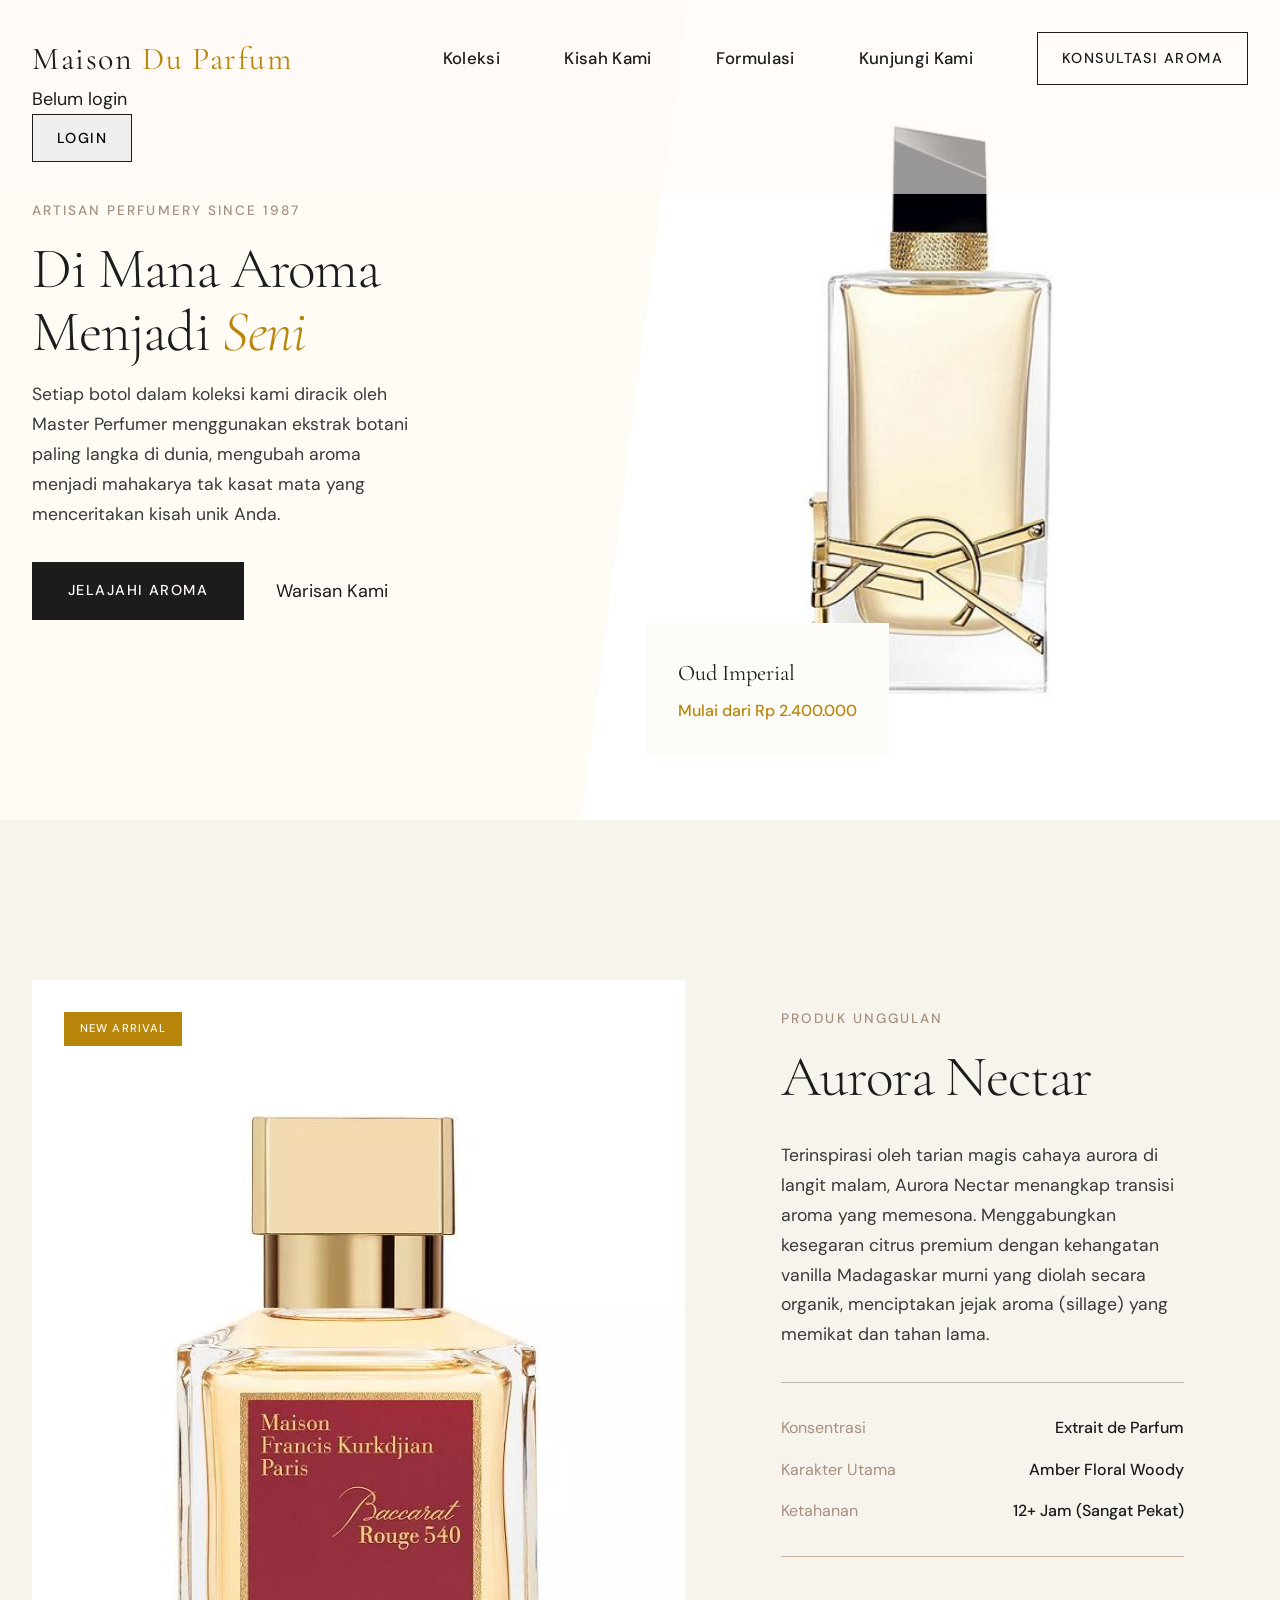
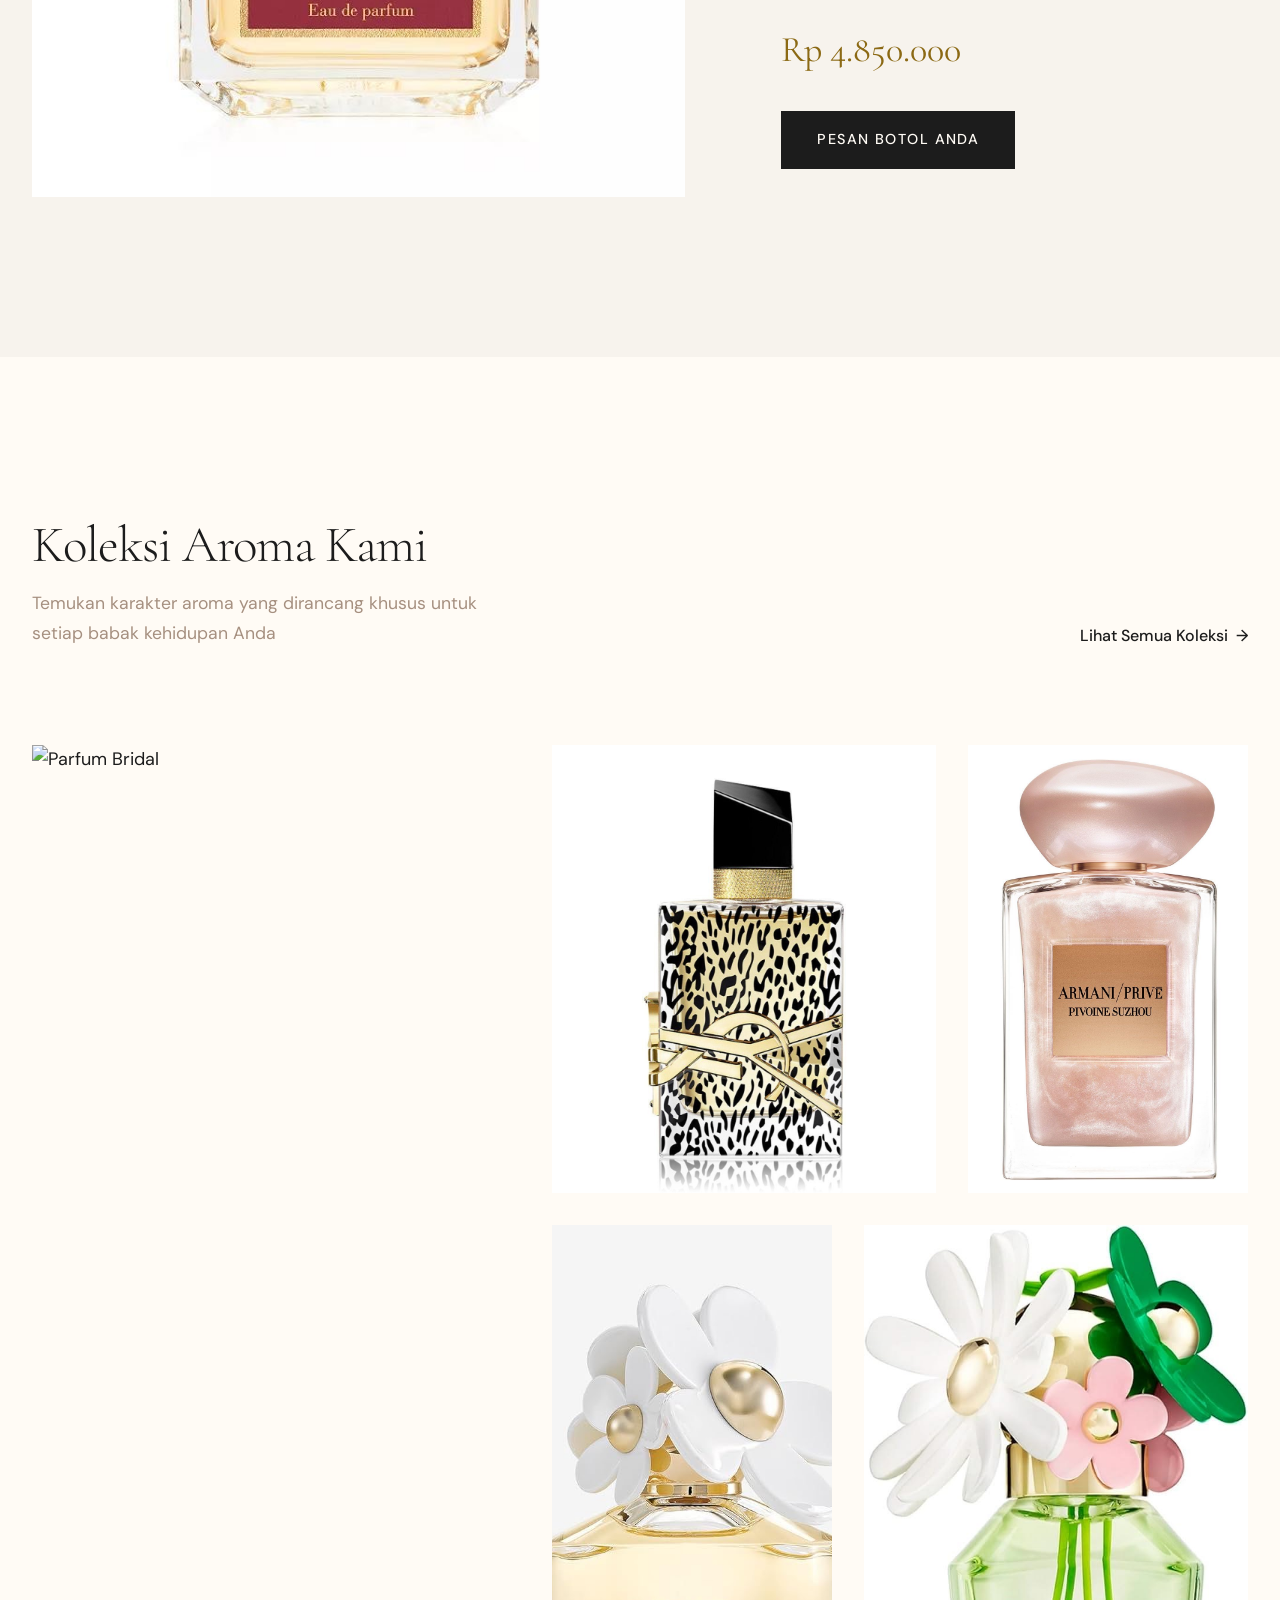
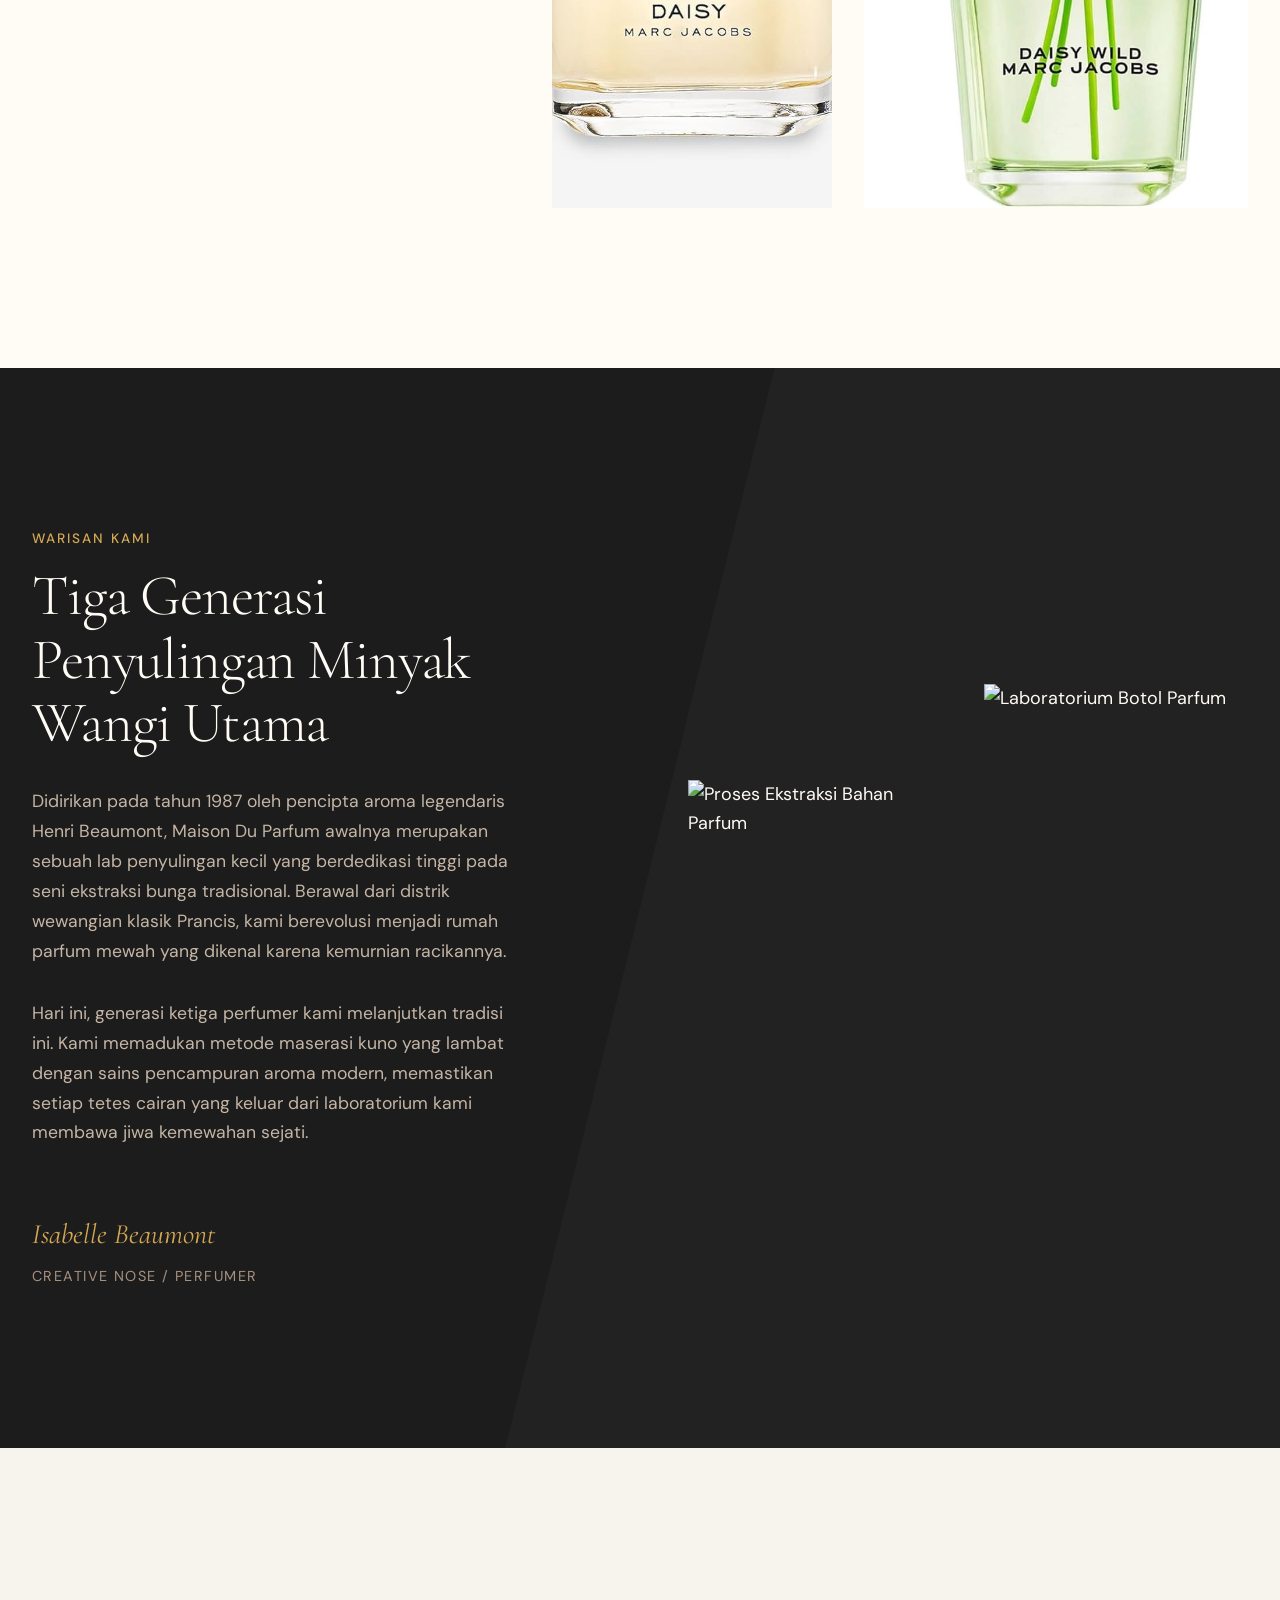
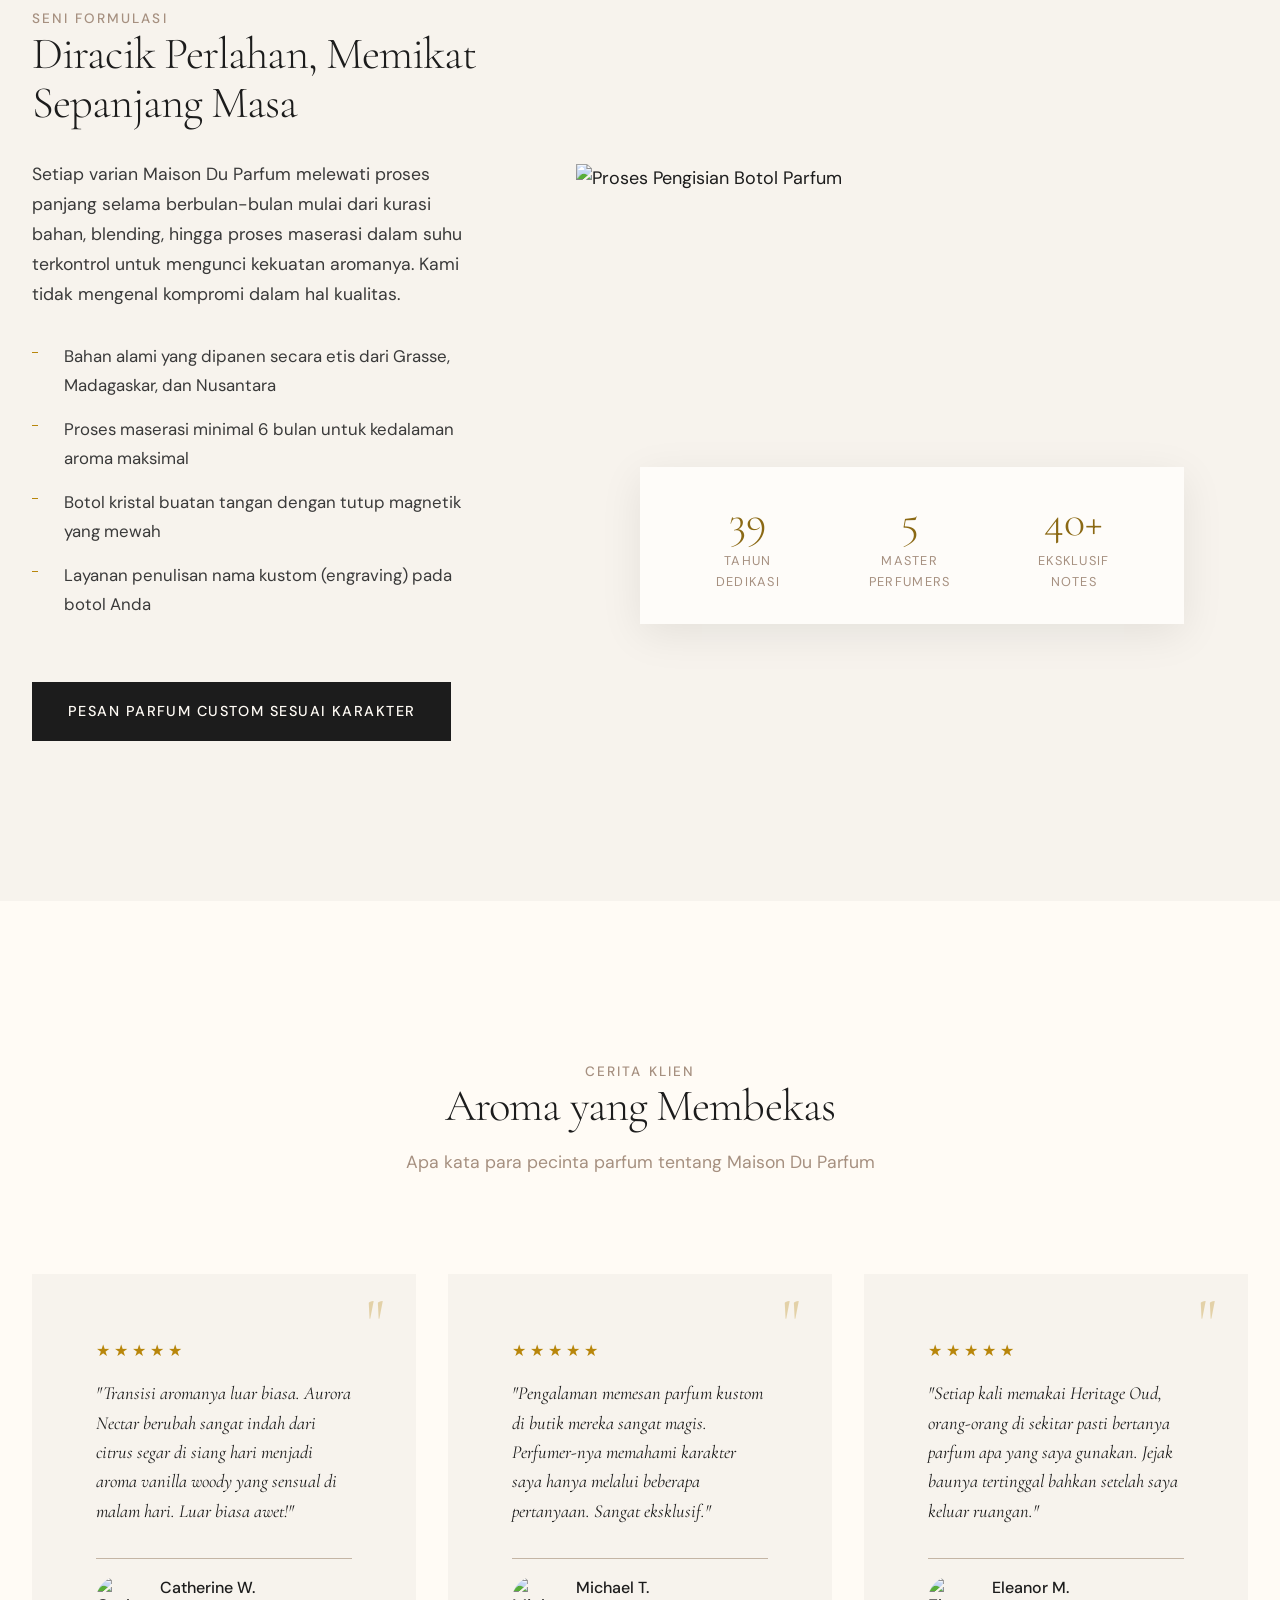
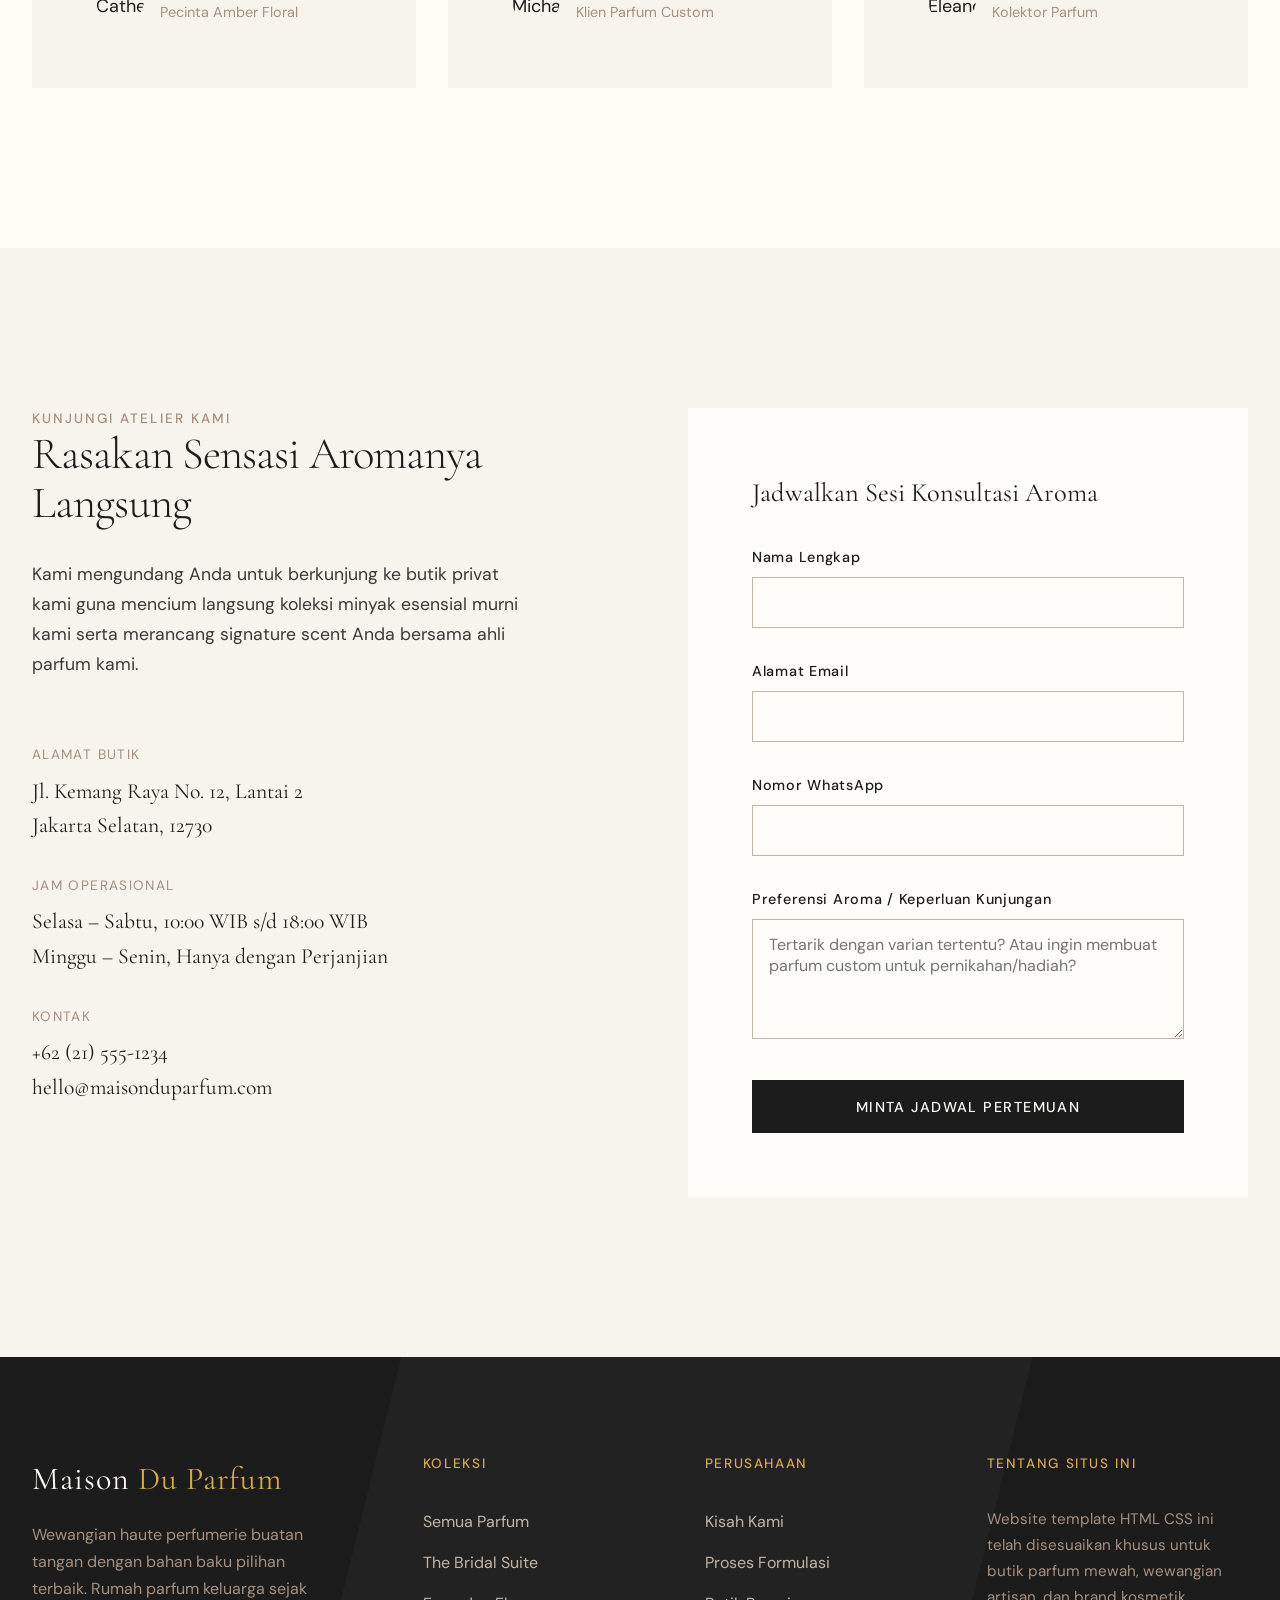
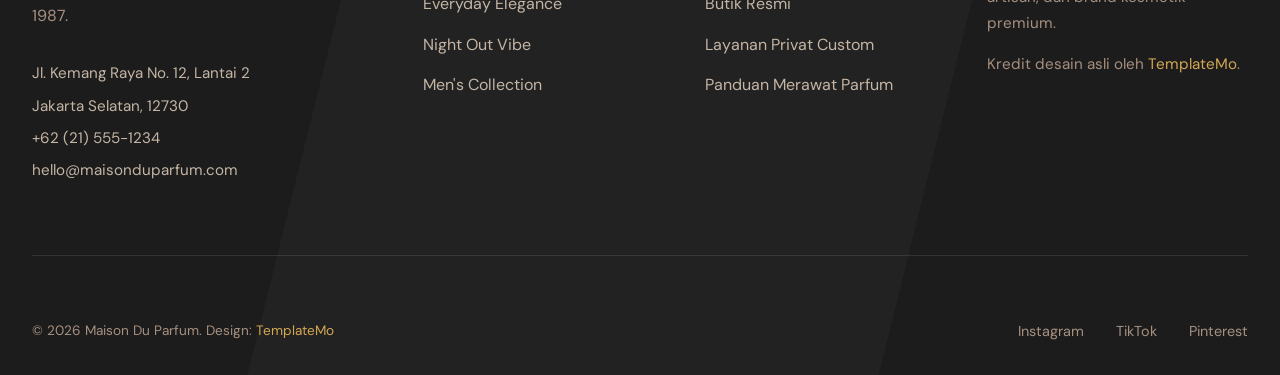
==== index.html @ d58aafef "Update index.html" ====
<!DOCTYPE html>
<html lang="id">
<head>
    <meta charset="UTF-8">
    <meta name="viewport" content="width=device-width, initial-scale=1.0">
    <title>Maison Du Parfum — Luxury Haute Parfumerie</title>
    
    <!-- Google Fonts -->
    <link rel="preconnect" href="https://fonts.googleapis.com">
    <link rel="preconnect" href="https://fonts.gstatic.com" crossorigin>
    <link href="https://fonts.googleapis.com/css2?family=Cormorant+Garamond:ital,wght@0,300;0,400;0,500;0,600;1,300;1,400&family=DM+Sans:ital,wght@0,400;0,500;0,600;1,400&display=swap" rel="stylesheet">
    <link rel="stylesheet" href="templatemo-maison-style.css">
</head>
<body>
    <!-- Header -->
    <header class="site-header" id="header">
        <div class="container">
            <div class="header-inner">
                <a href="#" class="logo">Maison <span>Du Parfum</span></a>
                
                <nav class="nav-main">
                    <a href="#collections">Koleksi</a>
                    <a href="#story">Kisah Kami</a>
                    <a href="#craftsmanship">Formulasi</a>
                    <a href="#contact">Kunjungi Kami</a>
                    <a href="#contact" class="nav-cta">Konsultasi Aroma</a>
                </nav>
                
                <button class="menu-toggle" id="menuToggle" aria-label="Toggle menu">
                    <span></span>
                    <span></span>
                    <span></span>
                </button>
            </div>
            <p id="userInfo">Belum login</p>

<div id="authArea">
    <button onclick="goLogin()" class="nav-cta">Login</button>

            
        </div>
    </header>
    
    <!-- Mobile Navigation -->
    <div class="mobile-overlay" id="mobileOverlay"></div>
    <nav class="mobile-nav" id="mobileNav">
        <button class="mobile-nav-close" id="mobileNavClose">×</button>
        <ul class="mobile-nav-links">
            <li><a href="#collections">Koleksi</a></li>
            <li><a href="#story">Kisah Kami</a></li>
            <li><a href="#craftsmanship">Formulasi</a></li>
            <li><a href="#contact">Kunjungi Kami</a></li>
        </ul>
        <div class="mobile-nav-cta">
            <a href="#contact" class="btn-primary">Konsultasi Aroma</a>
        </div>
    </nav>
    
    <!-- Hero Section -->
    <section class="hero">
        <div class="hero-content">
            <p class="text-label hero-tagline">Artisan Perfumery Since 1987</p>
            <h1 class="heading-display hero-title">
                Di Mana Aroma<br>Menjadi <em>Seni</em>
            </h1>
            <p class="text-body hero-description">
                Setiap botol dalam koleksi kami diracik oleh Master Perfumer menggunakan ekstrak botani paling langka di dunia, mengubah aroma menjadi mahakarya tak kasat mata yang menceritakan kisah unik Anda.
            </p>
            <div class="hero-actions">
                <a href="#collections" class="btn-primary">Jelajahi Aroma</a>
                <a href="#story">Warisan Kami</a>
            </div>
        </div>
        <div class="hero-image">
            <div class="hero-slide active" data-title="Oud Imperial" data-price="Mulai dari Rp 2.400.000">
                <img src="images/IMG_2912.png" alt="Koleksi Parfum Oud Imperial">
            </div>
            <div class="hero-slide" data-title="Aurora Nectar" data-price="Mulai dari Rp 4.850.000">
                <img src="images/IMG_2913.jpeg" alt="Parfum Aurora Nectar">
            </div>
            <div class="hero-slide" data-title="Heritage Elixir" data-price="Mulai dari Rp 3.200.000">
                <img src="images/IMG_2915.jpeg" alt="Koleksi Heritage Elixir">
            </div>
            <div class="hero-image-overlay">
                <p class="overlay-title" id="heroTitle">Oud Imperial</p>
                <p class="overlay-price" id="heroPrice">Mulai dari Rp 2.400.000</p>
            </div>
        </div>
    </section>
    
    <!-- Featured Piece (Produk Unggulan) -->
    <section class="featured-piece">
        <div class="container">
            <div class="featured-grid">
                <div class="featured-image-wrapper">
                    <div class="featured-image">
                        <img src="images/IMG_2915.jpeg" alt="Botol Parfum Eksklusif Aurora Nectar">
                    </div>
                    <div class="featured-badge">New Arrival</div>
                </div>
                <div class="featured-content">
                    <p class="text-label featured-label">Produk Unggulan</p>
                    <h2 class="heading-display featured-title">
                        Aurora Nectar
                    </h2>
                    <p class="text-body featured-description">
                        Terinspirasi oleh tarian magis cahaya aurora di langit malam, Aurora Nectar menangkap transisi aroma yang memesona. Menggabungkan kesegaran citrus premium dengan kehangatan vanilla Madagaskar murni yang diolah secara organik, menciptakan jejak aroma (sillage) yang memikat dan tahan lama.
                    </p>
                    <div class="featured-details">
                        <div class="detail-row">
                            <span class="detail-label">Konsentrasi</span>
                            <span class="detail-value">Extrait de Parfum</span>
                        </div>
                        <div class="detail-row">
                            <span class="detail-label">Karakter Utama</span>
                            <span class="detail-value">Amber Floral Woody</span>
                        </div>
                        <div class="detail-row">
                            <span class="detail-label">Ketahanan</span>
                            <span class="detail-value">12+ Jam (Sangat Pekat)</span>
                        </div>
                    </div>
                    <p class="featured-price">Rp 4.850.000</p>
                    <a href="#contact" class="btn-primary">Pesan Botol Anda</a>
                </div>
            </div>
        </div>
    </section>
    
    <!-- Collections -->
    <section class="collections" id="collections">
        <div class="container">
            <div class="section-header">
                <div class="section-header-left">
                    <h2 class="heading-display section-title">Koleksi Aroma Kami</h2>
                    <p class="text-body section-subtitle">
                        Temukan karakter aroma yang dirancang khusus untuk setiap babak kehidupan Anda
                    </p>
                </div>
                <a href="#" class="btn-text">Lihat Semua Koleksi</a>
            </div>
            
            <div class="collections-grid">
                <div class="collection-item">
                    <div class="collection-image">
                        <img src="images/perfume-collection-01.jpg" alt="Parfum Bridal">
                    </div>
                    <div class="collection-overlay">
                        <h3 class="collection-name">The Bridal Suite</h3>
                        <p class="collection-count">White Floral & Romantic</p>
                    </div>
                </div>
                
                <div class="collection-item">
                    <div class="collection-image">
                        <img src="images/IMG_2918.jpeg" alt="Parfum Kasual Elegan">
                    </div>
                    <div class="collection-overlay">
                        <h3 class="collection-name">Everyday Elegance</h3>
                        <p class="collection-count">Fresh, Clean & Sophisticated</p>
                    </div>
                </div>
                
                <div class="collection-item">
                    <div class="collection-image">
                        <img src="images/IMG_2919.jpeg" alt="Parfum Bold Malam Hari">
                    </div>
                    <div class="collection-overlay">
                        <h3 class="collection-name">Night Out Statement</h3>
                        <p class="collection-count">Bold, Spicy & Seductive</p>
                    </div>
                </div>
                
                <div class="collection-item">
                    <div class="collection-image">
                        <img src="images/IMG_2920.jpeg" alt="Parfum Warisan Klasik">
                    </div>
                    <div class="collection-overlay">
                        <h3 class="collection-name">Heritage Oud</h3>
                        <p class="collection-count">Rich, Warm & Rare Woods</p>
                    </div>
                </div>
                
                <div class="collection-item">
                    <div class="collection-image">
                        <img src="images/IMG_2921.jpeg" alt="Parfum Maskulin">
                    </div>
                    <div class="collection-overlay">
                        <h3 class="collection-name">Pour Homme</h3>
                        <p class="collection-count">Smoky, Leather & Vetiver</p>
                    </div>
                </div>
            </div>
        </div>
    </section>
    
    <!-- Our Story -->
    <section class="story" id="story">
        <div class="container">
            <div class="story-grid">
                <div class="story-content">
                    <p class="text-label story-label">Warisan Kami</p>
                    <h2 class="heading-display story-title">
                        Tiga Generasi Penyulingan Minyak Wangi Utama
                    </h2>
                    <p class="text-body story-text">
                        Didirikan pada tahun 1987 oleh pencipta aroma legendaris Henri Beaumont, Maison Du Parfum awalnya merupakan sebuah lab penyulingan kecil yang berdedikasi tinggi pada seni ekstraksi bunga tradisional. Berawal dari distrik wewangian klasik Prancis, kami berevolusi menjadi rumah parfum mewah yang dikenal karena kemurnian racikannya.
                    </p>
                    <p class="text-body story-text">
                        Hari ini, generasi ketiga perfumer kami melanjutkan tradisi ini. Kami memadukan metode maserasi kuno yang lambat dengan sains pencampuran aroma modern, memastikan setiap tetes cairan yang keluar dari laboratorium kami membawa jiwa kemewahan sejati.
                    </p>
                    <div class="story-signature">
                        <p class="signature-name">Isabelle Beaumont</p>
                        <p class="signature-title">Creative Nose / Perfumer</p>
                    </div>
                </div>
                <div class="story-images">
                    <div class="story-image">
                        <img src="images/perfume-craft-01.jpg" alt="Proses Ekstraksi Bahan Parfum">
                    </div>
                    <div class="story-image">
                        <img src="images/perfume-craft-02.jpg" alt="Laboratorium Botol Parfum">
                    </div>
                </div>
            </div>
        </div>
    </section>
    
    <!-- Craftsmanship / Formulasi -->
    <section class="craftsmanship" id="craftsmanship">
        <div class="container">
            <div class="craft-grid">
                <div class="craft-content">
                    <p class="text-label">Seni Formulasi</p>
                    <h2 class="heading-display craft-title">
                        Diracik Perlahan, Memikat Sepanjang Masa
                    </h2>
                    <p class="text-body craft-text">
                        Setiap varian Maison Du Parfum melewati proses panjang selama berbulan-bulan mulai dari kurasi bahan, blending, hingga proses maserasi dalam suhu terkontrol untuk mengunci kekuatan aromanya. Kami tidak mengenal kompromi dalam hal kualitas.
                    </p>
                    <ul class="craft-list text-body">
                        <li>Bahan alami yang dipanen secara etis dari Grasse, Madagaskar, dan Nusantara</li>
                        <li>Proses maserasi minimal 6 bulan untuk kedalaman aroma maksimal</li>
                        <li>Botol kristal buatan tangan dengan tutup magnetik yang mewah</li>
                        <li>Layanan penulisan nama kustom (engraving) pada botol Anda</li>
                    </ul>
                    <a href="#contact" class="btn-primary">Pesan Parfum Custom Sesuai Karakter</a>
                </div>
                <div class="craft-image-wrapper">
                    <div class="craft-image">
                        <img src="images/perfume-craft-03.jpg" alt="Proses Pengisian Botol Parfum">
                    </div>
                    <div class="craft-stats">
                        <div class="stat-item">
                            <div class="stat-number">39</div>
                            <div class="stat-label">Tahun Dedikasi</div>
                        </div>
                        <div class="stat-item">
                            <div class="stat-number">5</div>
                            <div class="stat-label">Master Perfumers</div>
                        </div>
                        <div class="stat-item">
                            <div class="stat-number">40+</div>
                            <div class="stat-label">Eksklusif Notes</div>
                        </div>
                    </div>
                </div>
            </div>
        </div>
    </section>
    
    <!-- Testimonials -->
    <section class="testimonials">
        <div class="container">
            <div class="testimonials-header">
                <p class="text-label">Cerita Klien</p>
                <h2 class="heading-display testimonials-title">Aroma yang Membekas</h2>
                <p class="text-body testimonials-subtitle">Apa kata para pecinta parfum tentang Maison Du Parfum</p>
            </div>
            
            <div class="testimonials-grid">
                <div class="testimonial-card">
                    <div class="testimonial-stars">
                        <span>★</span><span>★</span><span>★</span><span>★</span><span>★</span>
                    </div>
                    <p class="testimonial-text">
                        "Transisi aromanya luar biasa. Aurora Nectar berubah sangat indah dari citrus segar di siang hari menjadi aroma vanilla woody yang sensual di malam hari. Luar biasa awet!"
                    </p>
                    <div class="testimonial-author">
                        <div class="testimonial-avatar">
                            <img src="images/avatar-01.jpg" alt="Catherine W.">
                        </div>
                        <div class="testimonial-info">
                            <p class="testimonial-name">Catherine W.</p>
                            <p class="testimonial-detail">Pecinta Amber Floral</p>
                        </div>
                    </div>
                </div>
                
                <div class="testimonial-card">
                    <div class="testimonial-stars">
                        <span>★</span><span>★</span><span>★</span><span>★</span><span>★</span>
                    </div>
                    <p class="testimonial-text">
                        "Pengalaman memesan parfum kustom di butik mereka sangat magis. Perfumer-nya memahami karakter saya hanya melalui beberapa pertanyaan. Sangat eksklusif."
                    </p>
                    <div class="testimonial-author">
                        <div class="testimonial-avatar">
                            <img src="images/avatar-02.jpg" alt="Michael T.">
                        </div>
                        <div class="testimonial-info">
                            <p class="testimonial-name">Michael T.</p>
                            <p class="testimonial-detail">Klien Parfum Custom</p>
                        </div>
                    </div>
                </div>
                
                <div class="testimonial-card">
                    <div class="testimonial-stars">
                        <span>★</span><span>★</span><span>★</span><span>★</span><span>★</span>
                    </div>
                    <p class="testimonial-text">
                        "Setiap kali memakai Heritage Oud, orang-orang di sekitar pasti bertanya parfum apa yang saya gunakan. Jejak baunya tertinggal bahkan setelah saya keluar ruangan."
                    </p>
                    <div class="testimonial-author">
                        <div class="testimonial-avatar">
                            <img src="images/avatar-03.jpg" alt="Eleanor M.">
                        </div>
                        <div class="testimonial-info">
                            <p class="testimonial-name">Eleanor M.</p>
                            <p class="testimonial-detail">Kolektor Parfum</p>
                        </div>
                    </div>
                </div>
            </div>
        </div>
    </section>
    
    <!-- Contact -->
    <section class="contact" id="contact">
        <div class="container">
            <div class="contact-grid">
                <div class="contact-content">
                    <p class="text-label">Kunjungi Atelier Kami</p>
                    <h2 class="heading-display contact-title">
                        Rasakan Sensasi Aromanya Langsung
                    </h2>
                    <p class="text-body contact-text">
                        Kami mengundang Anda untuk berkunjung ke butik privat kami guna mencium langsung koleksi minyak esensial murni kami serta merancang signature scent Anda bersama ahli parfum kami.
                    </p>
                    
                    <div class="contact-details">
                        <div class="contact-item">
                            <p class="contact-item-label">Alamat Butik</p>
                            <p class="contact-item-value">
                                Jl. Kemang Raya No. 12, Lantai 2<br>
                                Jakarta Selatan, 12730
                            </p>
                        </div>
                        <div class="contact-item">
                            <p class="contact-item-label">Jam Operasional</p>
                            <p class="contact-item-value">
                                Selasa – Sabtu, 10:00 WIB s/d 18:00 WIB<br>
                                Minggu – Senin, Hanya dengan Perjanjian
                            </p>
                        </div>
                        <div class="contact-item">
                            <p class="contact-item-label">Kontak</p>
                            <p class="contact-item-value">
                                <a href="tel:+62215551234">+62 (21) 555-1234</a><br>
                                <a href="mailto:hello@maisonduparfum.com">hello@maisonduparfum.com</a>
                            </p>
                        </div>
                    </div>
                </div>
                
                <div class="contact-form-wrapper">
                    <h3 class="form-title">Jadwalkan Sesi Konsultasi Aroma</h3>
                    <form id="appointmentForm">
                        <div class="form-group">
                            <label class="form-label" for="name">Nama Lengkap</label>
                            <input type="text" id="name" name="name" class="form-input" required>
                        </div>
                        <div class="form-group">
                            <label class="form-label" for="email">Alamat Email</label>
                            <input type="email" id="email" name="email" class="form-input" required>
                        </div>
                        <div class="form-group">
                            <label class="form-label" for="phone">Nomor WhatsApp</label>
                            <input type="tel" id="phone" name="phone" class="form-input">
                        </div>
                        <div class="form-group">
                            <label class="form-label" for="message">Preferensi Aroma / Keperluan Kunjungan</label>
                            <textarea id="message" name="message" class="form-textarea" 
                                placeholder="Tertarik dengan varian tertentu? Atau ingin membuat parfum custom untuk pernikahan/hadiah?"></textarea>
                        </div>
                        <button type="submit" class="form-submit">Minta Jadwal Pertemuan</button>
                    </form>
                </div>
            </div>
        </div>
    </section>
    
    <!-- Footer -->
    <footer class="site-footer">
        <div class="container">
            <div class="footer-grid">
                <!-- Column 1: Brand & Contact -->
                <div class="footer-brand">
                    <p class="footer-logo">Maison <span>Du Parfum</span></p>
                    <p class="footer-tagline">
                        Wewangian haute perfumerie buatan tangan dengan bahan baku pilihan terbaik. Rumah parfum keluarga sejak 1987.
                    </p>
                    <div class="footer-contact-info">
                        <p>Jl. Kemang Raya No. 12, Lantai 2</p>
                        <p>Jakarta Selatan, 12730</p>
                        <p><a href="tel:+62215551234">+62 (21) 555-1234</a></p>
                        <p><a href="mailto:hello@maisonduparfum.com">hello@maisonduparfum.com</a></p>
                    </div>
                </div>
                
                <!-- Column 2: Quick Links -->
                <div class="footer-column">
                    <h4 class="footer-column-title">Koleksi</h4>
                    <ul class="footer-links">
                        <li><a href="#collections">Semua Parfum</a></li>
                        <li><a href="#">The Bridal Suite</a></li>
                        <li><a href="#">Everyday Elegance</a></li>
                        <li><a href="#">Night Out Vibe</a></li>
                        <li><a href="#">Men's Collection</a></li>
                    </ul>
                </div>
                
                <!-- Column 3: Company -->
                <div class="footer-column">
                    <h4 class="footer-column-title">Perusahaan</h4>
                    <ul class="footer-links">
                        <li><a href="#story">Kisah Kami</a></li>
                        <li><a href="#craftsmanship">Proses Formulasi</a></li>
                        <li><a href="#contact">Butik Resmi</a></li>
                        <li><a href="#">Layanan Privat Custom</a></li>
                        <li><a href="#">Panduan Merawat Parfum</a></li>
                    </ul>
                </div>
                
                <!-- Column 4: About This Website -->
                <div class="footer-column footer-about">
                    <h4 class="footer-column-title">Tentang Situs Ini</h4>
                    <p>
                        Website template HTML CSS ini telah disesuaikan khusus untuk butik parfum mewah, wewangian artisan, dan brand kosmetik premium.
                    </p>
                    <p>
                        Kredit desain asli oleh <a href="https://templatemo.com" target="_blank">TemplateMo</a>.
                    </p>
                </div>
            </div>
            
            <!-- Footer Bottom -->
            <div class="footer-bottom">
                <p class="footer-copyright">© 2026 Maison Du Parfum. Design: <a href="https://templatemo.com" target="_blank" rel="nofollow">TemplateMo</a></p>
                <div class="footer-social">
                    <a href="#">Instagram</a>
                    <a href="#">TikTok</a>
                    <a href="#">Pinterest</a>
                </div>
            </div>
        </div>
    </footer>
    <script src="templatemo-maison-doree.js"></script>
    <script src="login/js/welcome.js"></script>
</body>
</html>
---- templatemo-maison-style.css ----
@charset "utf-8";
/* 

CSS Document 

TemplateMo 611 Maison Doree

https://templatemo.com/tm-611-maison-doree

*/

:root {
	--color-cream: #FFFBF5;
	--color-ivory: #F7F3ED;
	--color-warm-white: #FEFCF9;
	--color-gold: #B8860B;
	--color-gold-light: #D4A853;
	--color-gold-dark: #8B6914;
	--color-charcoal: #1C1C1C;
	--color-charcoal-soft: #3A3A3A;
	--color-taupe: #A69080;
	--color-taupe-light: #C4B5A5;

	--font-display: 'Cormorant Garamond', Georgia, serif;
	--font-body: 'DM Sans', -apple-system, sans-serif;

	--space-xs: 0.5rem;
	--space-sm: 1rem;
	--space-md: 2rem;
	--space-lg: 4rem;
	--space-xl: 6rem;
	--space-2xl: 10rem;
}

*,
*::before,
*::after {
	margin: 0;
	padding: 0;
	box-sizing: border-box;
}

html {
	scroll-behavior: smooth;
}

body {
	font-family: var(--font-body);
	font-size: 18px;
	line-height: 1.6;
	color: var(--color-charcoal);
	background-color: var(--color-cream);
	-webkit-font-smoothing: antialiased;
}

img {
	max-width: 100%;
	height: auto;
	display: block;
}

a {
	color: inherit;
	text-decoration: none;
}

/* Typography */
.heading-display {
	font-family: var(--font-display);
	font-weight: 300;
	line-height: 1.1;
	letter-spacing: -0.02em;
}

.heading-editorial {
	font-family: var(--font-display);
	font-weight: 400;
	font-style: italic;
	line-height: 1.2;
}

.text-label {
	font-family: var(--font-body);
	font-size: 0.85rem;
	font-weight: 500;
	letter-spacing: 0.15em;
	text-transform: uppercase;
	color: var(--color-taupe);
}

.text-body {
	font-family: var(--font-body);
	font-size: 1.1rem;
	line-height: 1.7;
	color: var(--color-charcoal-soft);
}

/* Layout Utilities */
.container {
	width: 100%;
	max-width: 1400px;
	margin: 0 auto;
	padding: 0 var(--space-md);
}

.container--narrow {
	max-width: 900px;
}

.container--wide {
	max-width: 1600px;
}

/* ========================================
           HEADER / NAVIGATION
        ======================================== */
.site-header {
	position: fixed;
	top: 0;
	left: 0;
	right: 0;
	z-index: 1000;
	padding: var(--space-md) 0;
	transition: background 0.4s ease, padding 0.4s ease;
}

.site-header::before {
	content: '';
	position: absolute;
	top: 0;
	left: 0;
	right: 0;
	bottom: 0;
	background-color: rgba(255, 251, 245, 0.6);
	z-index: -1;
}

.site-header.scrolled {
	background: rgba(255, 251, 245, 0.98);
	backdrop-filter: blur(10px);
	padding: var(--space-sm) 0;
	box-shadow: 0 1px 0 rgba(0, 0, 0, 0.05);
}

.site-header.scrolled::before {
	display: none;
}

.header-inner {
	display: flex;
	align-items: center;
	justify-content: space-between;
}

.logo {
	font-family: var(--font-display);
	font-size: 2rem;
	font-weight: 400;
	letter-spacing: 0.05em;
}

.logo span {
	color: var(--color-gold);
}

.nav-main {
	display: flex;
	align-items: center;
	gap: var(--space-lg);
}

.nav-main a:not(.nav-cta) {
	font-family: var(--font-body);
	font-size: 1.05rem;
	font-weight: 500;
	letter-spacing: 0.02em;
	position: relative;
	padding: var(--space-xs) 0;
	transition: color 0.3s ease;
}

.nav-main a:not(.nav-cta):hover {
	color: var(--color-gold);
}

.nav-cta {
	font-family: var(--font-body);
	font-size: 0.9rem;
	font-weight: 500;
	letter-spacing: 0.1em;
	text-transform: uppercase;
	padding: 0.875rem 1.5rem;
	border: 1px solid var(--color-charcoal);
	transition: all 0.3s ease;
}

.nav-cta:hover {
	background-color: var(--color-charcoal);
	color: var(--color-cream);
}

/* Mobile Menu Toggle */
.menu-toggle {
	display: none;
	flex-direction: column;
	gap: 5px;
	background: none;
	border: none;
	cursor: pointer;
	padding: 10px;
}

.menu-toggle span {
	display: block;
	width: 24px;
	height: 1.5px;
	background-color: var(--color-charcoal);
	transition: all 0.3s ease;
}

/* ========================================
           HERO SECTION
        ======================================== */
.hero {
	min-height: 600px;
	max-height: 820px;
	height: 100vh;
	display: grid;
	grid-template-columns: 1fr 1.2fr;
	background-color: var(--color-cream);
	overflow: hidden;
}

.hero-content {
	display: flex;
	flex-direction: column;
	justify-content: center;
	padding: var(--space-md) var(--space-lg);
	padding-left: max(var(--space-md), calc((100vw - 1400px) / 2 + var(--space-md)));
}

.hero-tagline {
	margin-bottom: var(--space-sm);
	opacity: 0;
	transform: translateY(20px);
	animation: fadeUp 0.8s ease forwards;
	animation-delay: 0.3s;
}

.hero-title {
	font-size: clamp(2.5rem, 4.5vw, 4rem);
	margin-bottom: var(--space-sm);
	opacity: 0;
	transform: translateY(30px);
	animation: fadeUp 0.8s ease forwards;
	animation-delay: 0.5s;
}

.hero-title em {
	font-style: italic;
	color: var(--color-gold);
}

.hero-description {
	max-width: 380px;
	margin-bottom: var(--space-md);
	opacity: 0;
	transform: translateY(20px);
	animation: fadeUp 0.8s ease forwards;
	animation-delay: 0.7s;
}

.hero-actions {
	display: flex;
	align-items: center;
	gap: var(--space-md);
	opacity: 0;
	transform: translateY(20px);
	animation: fadeUp 0.8s ease forwards;
	animation-delay: 0.9s;
}

.btn-primary {
	display: inline-flex;
	align-items: center;
	gap: var(--space-sm);
	font-family: var(--font-body);
	font-size: 0.9rem;
	font-weight: 500;
	letter-spacing: 0.1em;
	text-transform: uppercase;
	padding: 1.1rem 2.25rem;
	background-color: var(--color-charcoal);
	color: var(--color-cream);
	border: none;
	cursor: pointer;
	transition: all 0.3s ease;
}

.btn-primary:hover {
	background-color: var(--color-gold-dark);
}

.btn-text {
	font-family: var(--font-body);
	font-size: 1rem;
	font-weight: 500;
	color: var(--color-charcoal);
	position: relative;
}

.btn-text::after {
	content: '→';
	margin-left: 0.5rem;
	transition: margin-left 0.3s ease;
}

.btn-text:hover::after {
	margin-left: 0.75rem;
}

.hero-image {
	position: relative;
	overflow: hidden;
	clip-path: polygon(15% 0, 100% 0, 100% 100%, 0 100%);
}

.hero-slide {
	position: absolute;
	inset: 0;
	opacity: 0;
	transition: opacity 1s ease-in-out;
}

.hero-slide.active {
	opacity: 1;
}

.hero-slide img {
	width: 100%;
	height: 100%;
	object-fit: cover;
}

.hero-image-overlay {
	position: absolute;
	bottom: var(--space-lg);
	left: var(--space-lg);
	background-color: var(--color-warm-white);
	padding: var(--space-md);
	max-width: 280px;
	z-index: 10;
	opacity: 0;
	transform: translateY(20px);
	animation: fadeUp 0.8s ease forwards;
	animation-delay: 1.1s;
}

.overlay-title {
	font-family: var(--font-display);
	font-size: 1.4rem;
	font-weight: 400;
	margin-bottom: var(--space-xs);
	transition: opacity 0.5s ease;
}

.overlay-price {
	font-family: var(--font-body);
	font-size: 1rem;
	color: var(--color-gold);
	font-weight: 500;
	transition: opacity 0.5s ease;
}

@keyframes fadeUp {
	to {
		opacity: 1;
		transform: translateY(0);
	}
}

/* ========================================
           FEATURED PIECE SECTION
        ======================================== */
.featured-piece {
	padding: var(--space-2xl) 0;
	background-color: var(--color-ivory);
}

.featured-grid {
	display: grid;
	grid-template-columns: 1.4fr 1fr;
	gap: var(--space-xl);
	align-items: center;
}

.featured-image-wrapper {
	position: relative;
}

.featured-image {
	aspect-ratio: 4/5;
	overflow: hidden;
}

.featured-image img {
	width: 100%;
	height: 100%;
	object-fit: cover;
	transition: transform 0.8s ease;
}

.featured-image-wrapper:hover .featured-image img {
	transform: scale(1.03);
}

.featured-badge {
	position: absolute;
	top: var(--space-md);
	left: var(--space-md);
	background-color: var(--color-gold);
	color: var(--color-cream);
	font-family: var(--font-body);
	font-size: 0.7rem;
	font-weight: 500;
	letter-spacing: 0.1em;
	text-transform: uppercase;
	padding: 0.5rem 1rem;
}

.featured-content {
	padding-right: var(--space-lg);
}

.featured-label {
	margin-bottom: var(--space-sm);
}

.featured-title {
	font-size: clamp(2.75rem, 4.5vw, 4rem);
	margin-bottom: var(--space-md);
}

.featured-description {
	margin-bottom: var(--space-md);
}

.featured-details {
	display: flex;
	flex-direction: column;
	gap: var(--space-sm);
	margin-bottom: var(--space-lg);
	padding: var(--space-md) 0;
	border-top: 1px solid var(--color-taupe-light);
	border-bottom: 1px solid var(--color-taupe-light);
}

.detail-row {
	display: flex;
	justify-content: space-between;
	font-size: 1rem;
}

.detail-label {
	color: var(--color-taupe);
}

.detail-value {
	font-weight: 500;
}

.featured-price {
	font-family: var(--font-display);
	font-size: 2.25rem;
	font-weight: 400;
	color: var(--color-gold-dark);
	margin-bottom: var(--space-md);
}

/* ========================================
           COLLECTIONS SECTION
        ======================================== */
.collections {
	padding: var(--space-2xl) 0;
	background-color: var(--color-cream);
}

.section-header {
	display: flex;
	justify-content: space-between;
	align-items: flex-end;
	margin-bottom: var(--space-xl);
}

.section-header-left {
	max-width: 500px;
}

.section-title {
	font-size: clamp(2.25rem, 4vw, 3.5rem);
	margin-bottom: var(--space-sm);
}

.section-subtitle {
	color: var(--color-taupe);
}

/* Asymmetric Masonry Grid */
.collections-grid {
	display: grid;
	grid-template-columns: repeat(12, 1fr);
	grid-template-rows: repeat(2, auto);
	gap: var(--space-md);
}

.collection-item {
	position: relative;
	overflow: hidden;
	cursor: pointer;
}

.collection-item:nth-child(1) {
	grid-column: 1 / 6;
	grid-row: 1 / 3;
}

.collection-item:nth-child(2) {
	grid-column: 6 / 10;
	grid-row: 1 / 2;
}

.collection-item:nth-child(3) {
	grid-column: 10 / 13;
	grid-row: 1 / 2;
}

.collection-item:nth-child(4) {
	grid-column: 6 / 9;
	grid-row: 2 / 3;
}

.collection-item:nth-child(5) {
	grid-column: 9 / 13;
	grid-row: 2 / 3;
}

.collection-image {
	width: 100%;
	height: 100%;
	min-height: 280px;
	overflow: hidden;
}

.collection-item:nth-child(1) .collection-image {
	min-height: 600px;
}

.collection-image img {
	width: 100%;
	height: 100%;
	object-fit: cover;
	transition: transform 0.6s ease;
}

.collection-item:hover .collection-image img {
	transform: scale(1.05);
}

.collection-overlay {
	position: absolute;
	inset: 0;
	background: linear-gradient(to top, rgba(28, 28, 28, 0.7) 0%, transparent 60%);
	display: flex;
	flex-direction: column;
	justify-content: flex-end;
	padding: var(--space-md);
	opacity: 0;
	transition: opacity 0.4s ease;
}

.collection-item:hover .collection-overlay {
	opacity: 1;
}

.collection-name {
	font-family: var(--font-display);
	font-size: 1.75rem;
	font-weight: 400;
	color: var(--color-cream);
	margin-bottom: var(--space-xs);
}

.collection-count {
	font-size: 0.9rem;
	color: var(--color-taupe-light);
	letter-spacing: 0.05em;
}

/* ========================================
           ABOUT / STORY SECTION
        ======================================== */
.story {
	padding: var(--space-2xl) 0;
	background: linear-gradient(104deg,
			#1C1C1C 0%,
			#1C1C1C 50%,
			#222222 50%,
			#222222 100%);
	color: var(--color-cream);
	overflow: hidden;
}

.story-grid {
	display: grid;
	grid-template-columns: 1fr 1fr;
	gap: var(--space-xl);
	align-items: center;
}

.story-content {
	padding-right: var(--space-lg);
}

.story-label {
	color: var(--color-gold-light);
	margin-bottom: var(--space-sm);
}

.story-title {
	font-size: clamp(2.75rem, 4.5vw, 4.5rem);
	margin-bottom: var(--space-md);
	color: var(--color-cream);
}

.story-text {
	color: var(--color-taupe-light);
	margin-bottom: var(--space-md);
}

.story-signature {
	margin-top: var(--space-lg);
}

.signature-name {
	font-family: var(--font-display);
	font-style: italic;
	font-size: 1.75rem;
	color: var(--color-gold-light);
	margin-bottom: var(--space-xs);
}

.signature-title {
	font-size: 0.9rem;
	color: var(--color-taupe);
	letter-spacing: 0.1em;
	text-transform: uppercase;
}

.story-images {
	display: grid;
	grid-template-columns: 1fr 1fr;
	gap: var(--space-md);
	position: relative;
}

.story-image:first-child {
	margin-top: var(--space-xl);
}

.story-image {
	aspect-ratio: 3/4;
	overflow: hidden;
}

.story-image img {
	width: 100%;
	height: 100%;
	object-fit: cover;
}

/* ========================================
           CRAFTSMANSHIP SECTION
        ======================================== */
.craftsmanship {
	padding: var(--space-2xl) 0;
	background-color: var(--color-ivory);
	overflow: hidden;
}

.craft-grid {
	display: grid;
	grid-template-columns: 1fr 1.5fr;
	gap: var(--space-xl);
	align-items: center;
}

.craft-content {
	order: 1;
}

.craft-image-wrapper {
	order: 2;
	position: relative;
}

.craft-image {
	aspect-ratio: 16/10;
	overflow: hidden;
}

.craft-image img {
	width: 100%;
	height: 100%;
	object-fit: cover;
}

.craft-stats {
	position: absolute;
	bottom: -40px;
	left: var(--space-lg);
	right: var(--space-lg);
	display: flex;
	gap: var(--space-lg);
	background-color: var(--color-warm-white);
	padding: var(--space-md) var(--space-lg);
	box-shadow: 0 10px 40px rgba(0, 0, 0, 0.08);
}

.stat-item {
	text-align: center;
}

.stat-number {
	font-family: var(--font-display);
	font-size: 2.75rem;
	font-weight: 300;
	color: var(--color-gold-dark);
	line-height: 1;
	margin-bottom: var(--space-xs);
}

.stat-label {
	font-size: 0.8rem;
	letter-spacing: 0.1em;
	text-transform: uppercase;
	color: var(--color-taupe);
}

.craft-title {
	font-size: clamp(2.25rem, 3.5vw, 3rem);
	margin-bottom: var(--space-md);
}

.craft-text {
	margin-bottom: var(--space-md);
}

.craft-list {
	list-style: none;
	margin-bottom: var(--space-lg);
}

.craft-list li {
	position: relative;
	padding-left: var(--space-md);
	margin-bottom: var(--space-sm);
	font-size: 1.05rem;
}

.craft-list li::before {
	content: '';
	position: absolute;
	left: 0;
	top: 0.6em;
	width: 6px;
	height: 1px;
	background-color: var(--color-gold);
}

/* ========================================
           TESTIMONIALS SECTION
        ======================================== */
.testimonials {
	padding: var(--space-2xl) 0;
	background-color: var(--color-cream);
}

.testimonials-header {
	text-align: center;
	margin-bottom: var(--space-xl);
}

.testimonials-title {
	font-size: clamp(2.25rem, 3.5vw, 3rem);
	margin-bottom: var(--space-sm);
}

.testimonials-subtitle {
	color: var(--color-taupe);
}

.testimonials-grid {
	display: grid;
	grid-template-columns: repeat(3, 1fr);
	gap: var(--space-md);
}

.testimonial-card {
	background-color: var(--color-ivory);
	padding: var(--space-lg);
	position: relative;
	transition: transform 0.3s ease, box-shadow 0.3s ease;
}

.testimonial-card:hover {
	transform: translateY(-5px);
	box-shadow: 0 15px 40px rgba(0, 0, 0, 0.08);
}

.testimonial-card::before {
	content: '"';
	position: absolute;
	top: var(--space-sm);
	right: var(--space-md);
	font-family: var(--font-display);
	font-size: 4rem;
	line-height: 1;
	color: var(--color-gold);
	opacity: 0.3;
}

.testimonial-stars {
	display: flex;
	gap: 4px;
	margin-bottom: var(--space-sm);
}

.testimonial-stars span {
	color: var(--color-gold);
	font-size: 1rem;
}

.testimonial-text {
	font-family: var(--font-display);
	font-size: 1.15rem;
	font-style: italic;
	line-height: 1.6;
	color: var(--color-charcoal);
	margin-bottom: var(--space-md);
}

.testimonial-author {
	display: flex;
	align-items: center;
	gap: var(--space-sm);
	padding-top: var(--space-sm);
	border-top: 1px solid var(--color-taupe-light);
}

.testimonial-avatar {
	width: 48px;
	height: 48px;
	border-radius: 50%;
	overflow: hidden;
	flex-shrink: 0;
}

.testimonial-avatar img {
	width: 100%;
	height: 100%;
	object-fit: cover;
}

.testimonial-info {
	flex: 1;
}

.testimonial-name {
	font-family: var(--font-body);
	font-size: 1rem;
	font-weight: 500;
	color: var(--color-charcoal);
}

.testimonial-detail {
	font-size: 0.9rem;
	color: var(--color-taupe);
}

/* ========================================
           CONTACT / VISIT SECTION
        ======================================== */
.contact {
	padding: var(--space-2xl) 0;
	background-color: var(--color-ivory);
}

.contact-grid {
	display: grid;
	grid-template-columns: 1fr 1fr;
	gap: var(--space-xl);
}

.contact-content {
	padding-right: var(--space-lg);
}

.contact-title {
	font-size: clamp(2.25rem, 3.5vw, 3rem);
	margin-bottom: var(--space-md);
}

.contact-text {
	margin-bottom: var(--space-lg);
}

.contact-details {
	margin-bottom: var(--space-lg);
}

.contact-item {
	margin-bottom: var(--space-md);
}

.contact-item-label {
	font-size: 0.85rem;
	letter-spacing: 0.1em;
	text-transform: uppercase;
	color: var(--color-taupe);
	margin-bottom: var(--space-xs);
}

.contact-item-value {
	font-family: var(--font-display);
	font-size: 1.35rem;
}

.contact-item-value a {
	transition: color 0.3s ease;
}

.contact-item-value a:hover {
	color: var(--color-gold);
}

.contact-form-wrapper {
	background-color: var(--color-warm-white);
	padding: var(--space-lg);
}

.form-title {
	font-family: var(--font-display);
	font-size: 1.65rem;
	font-weight: 400;
	margin-bottom: var(--space-md);
}

.form-group {
	margin-bottom: var(--space-md);
}

.form-label {
	display: block;
	font-size: 0.9rem;
	font-weight: 500;
	letter-spacing: 0.05em;
	margin-bottom: var(--space-xs);
}

.form-input,
.form-textarea {
	width: 100%;
	padding: 0.875rem 1rem;
	font-family: var(--font-body);
	font-size: 1rem;
	border: 1px solid var(--color-taupe-light);
	background-color: transparent;
	transition: border-color 0.3s ease;
}

.form-input:focus,
.form-textarea:focus {
	outline: none;
	border-color: var(--color-gold);
}

.form-textarea {
	min-height: 120px;
	resize: vertical;
}

.form-submit {
	width: 100%;
	padding: 1.1rem;
	font-family: var(--font-body);
	font-size: 0.9rem;
	font-weight: 500;
	letter-spacing: 0.1em;
	text-transform: uppercase;
	background-color: var(--color-charcoal);
	color: var(--color-cream);
	border: none;
	cursor: pointer;
	transition: background-color 0.3s ease;
}

.form-submit:hover {
	background-color: var(--color-gold-dark);
}

/* ========================================
           FOOTER - 4 Column Layout
        ======================================== */
.site-footer {
	background: linear-gradient(104deg,
			#1C1C1C 0%,
			#1C1C1C 28%,
			#222222 28%,
			#222222 72%,
			#1C1C1C 72%,
			#1C1C1C 100%);
	color: var(--color-cream);
	padding: var(--space-xl) 0 var(--space-md);
	position: relative;
}

.footer-grid {
	display: grid;
	grid-template-columns: 1.5fr 1fr 1fr 1.2fr;
	gap: var(--space-lg);
	margin-bottom: var(--space-lg);
	padding-bottom: var(--space-lg);
	border-bottom: 1px solid rgba(255, 255, 255, 0.1);
}

/* Column 1: Brand */
.footer-brand {
	padding-right: var(--space-md);
}

.footer-logo {
	font-family: var(--font-display);
	font-size: 2rem;
	font-weight: 400;
	letter-spacing: 0.03em;
	margin-bottom: var(--space-sm);
}

.footer-logo span {
	color: var(--color-gold-light);
}

.footer-tagline {
	font-size: 1rem;
	color: var(--color-taupe);
	line-height: 1.7;
	margin-bottom: var(--space-md);
}

.footer-contact-info p {
	font-size: 0.95rem;
	color: var(--color-taupe-light);
	margin-bottom: var(--space-xs);
}

.footer-contact-info a {
	color: var(--color-taupe-light);
	transition: color 0.3s ease;
}

.footer-contact-info a:hover {
	color: var(--color-gold-light);
}

/* Column Headers */
.footer-column-title {
	font-family: var(--font-body);
	font-size: 0.85rem;
	font-weight: 500;
	letter-spacing: 0.12em;
	text-transform: uppercase;
	color: var(--color-gold-light);
	margin-bottom: var(--space-md);
}

/* Column Links */
.footer-links {
	list-style: none;
}

.footer-links li {
	margin-bottom: 0.75rem;
}

.footer-links a {
	font-size: 1rem;
	color: var(--color-taupe-light);
	transition: color 0.3s ease;
}

.footer-links a:hover {
	color: var(--color-cream);
}

/* Column 4: About Website */
.footer-about p {
	font-size: 0.95rem;
	color: var(--color-taupe);
	line-height: 1.7;
	margin-bottom: var(--space-sm);
}

.footer-about a {
	color: var(--color-gold-light);
	transition: color 0.3s ease;
}

.footer-about a:hover {
	color: var(--color-cream);
}

/* Footer Bottom */
.footer-bottom {
	display: flex;
	justify-content: space-between;
	align-items: center;
}

.footer-copyright {
	font-size: 0.85rem;
	color: var(--color-taupe);
}

.footer-copyright a {
	color: var(--color-gold-light);
	transition: color 0.3s ease;
}

.footer-copyright a:hover {
	color: var(--color-cream);
}

.footer-social {
	display: flex;
	gap: var(--space-md);
}

.footer-social a {
	font-size: 0.9rem;
	color: var(--color-taupe);
	transition: color 0.3s ease;
}

.footer-social a:hover {
	color: var(--color-gold-light);
}

/* ========================================
           RESPONSIVE STYLES
        ======================================== */
@media (max-width: 1200px) {
	.hero {
		grid-template-columns: 1fr 1fr;
	}

	.hero-content {
		padding: var(--space-md) var(--space-md);
		padding-left: var(--space-lg);
	}

	.collections-grid {
		grid-template-columns: repeat(6, 1fr);
	}

	.collection-item:nth-child(1) {
		grid-column: 1 / 4;
		grid-row: 1 / 2;
	}

	.collection-item:nth-child(2) {
		grid-column: 4 / 7;
		grid-row: 1 / 2;
	}

	.collection-item:nth-child(3) {
		grid-column: 1 / 3;
		grid-row: 2 / 3;
	}

	.collection-item:nth-child(4) {
		grid-column: 3 / 5;
		grid-row: 2 / 3;
	}

	.collection-item:nth-child(5) {
		grid-column: 5 / 7;
		grid-row: 2 / 3;
	}

	.collection-item:nth-child(1) .collection-image {
		min-height: 350px;
	}
}

@media (max-width: 1100px) {
	.logo {
		font-size: 1.5rem;
	}

	.nav-main {
		gap: var(--space-md);
	}

	.nav-main a:not(.nav-cta) {
		font-size: 0.85rem;
	}

	.nav-cta {
		font-size: 0.75rem;
		padding: 0.7rem 1rem;
	}

	.craft-stats {
		gap: var(--space-md);
		padding: var(--space-sm) var(--space-md);
		left: var(--space-md);
		right: var(--space-md);
	}
}

@media (max-width: 860px) {
	.nav-main {
		display: none;
	}

	.menu-toggle {
		display: flex;
	}

	.hero {
		grid-template-columns: 1fr;
		height: auto;
		max-height: none;
	}

	.hero-content {
		padding: calc(var(--space-lg) + 60px) var(--space-md) var(--space-lg);
		order: 2;
	}

	.hero-image {
		order: 1;
		height: 400px;
		clip-path: none;
	}

	.hero-image-overlay {
		display: none;
	}

	.featured-grid,
	.story-grid,
	.craft-grid,
	.contact-grid {
		grid-template-columns: 1fr;
	}

	.featured-content {
		padding-right: 0;
		order: 2;
	}

	.featured-image-wrapper {
		order: 1;
	}

	.story-content {
		padding-right: 0;
	}

	.craft-content {
		order: 2;
	}

	.craft-image-wrapper {
		order: 1;
	}

	.craft-stats {
		position: static;
		margin-top: var(--space-md);
		justify-content: center;
	}

	.testimonials-grid {
		grid-template-columns: 1fr;
		gap: var(--space-md);
	}

	.contact-content {
		padding-right: 0;
	}

	.footer-grid {
		grid-template-columns: 1fr 1fr;
		gap: var(--space-lg);
	}

	.footer-brand {
		grid-column: 1 / -1;
		padding-right: 0;
	}

	.footer-bottom {
		flex-direction: column;
		gap: var(--space-md);
		text-align: center;
	}
}

@media (max-width: 768px) {
	.collections-grid {
		grid-template-columns: 1fr 1fr;
	}

	.collection-item:nth-child(1) {
		grid-column: 1 / -1;
		grid-row: auto;
	}

	.collection-item:nth-child(2),
	.collection-item:nth-child(3),
	.collection-item:nth-child(4),
	.collection-item:nth-child(5) {
		grid-column: auto;
		grid-row: auto;
	}

	.collection-item:nth-child(1) .collection-image {
		min-height: 300px;
	}

	.collection-overlay {
		opacity: 1;
	}

	.story-images {
		grid-template-columns: 1fr;
		gap: var(--space-sm);
	}

	.story-image:first-child {
		margin-top: 0;
	}

	.section-header {
		flex-direction: column;
		align-items: flex-start;
		gap: var(--space-md);
	}

	.testimonials-grid {
		grid-template-columns: repeat(2, 1fr);
	}

	.testimonial-card:nth-child(3) {
		grid-column: 1 / -1;
	}
}

@media (max-width: 576px) {
	:root {
		--space-lg: 3rem;
		--space-xl: 4rem;
		--space-2xl: 6rem;
	}

	.hero-actions {
		flex-direction: column;
		align-items: flex-start;
	}

	.collections-grid {
		grid-template-columns: 1fr;
	}

	.collection-item:nth-child(n) {
		grid-column: 1;
	}

	.craft-stats {
		flex-direction: column;
		gap: var(--space-md);
	}

	.testimonials-grid {
		grid-template-columns: 1fr;
	}

	.testimonial-card:nth-child(3) {
		grid-column: auto;
	}

	.footer-grid {
		grid-template-columns: 1fr;
	}
}

/* Mobile Navigation */
.mobile-nav {
	position: fixed;
	top: 0;
	right: -100%;
	width: 100%;
	max-width: 400px;
	height: 100vh;
	height: 100dvh;
	background-color: var(--color-warm-white);
	z-index: 2000;
	padding: var(--space-xl) var(--space-md);
	transition: right 0.4s ease;
	display: flex;
	flex-direction: column;
	overflow-y: auto;
	overscroll-behavior: contain;
}

.mobile-nav.active {
	right: 0;
}

.mobile-nav-close {
	position: absolute;
	top: var(--space-md);
	right: var(--space-md);
	background: none;
	border: none;
	font-size: 1.5rem;
	cursor: pointer;
	color: var(--color-charcoal);
}

.mobile-nav-links {
	list-style: none;
	margin-top: var(--space-xl);
}

.mobile-nav-links li {
	margin-bottom: var(--space-md);
}

.mobile-nav-links a {
	font-family: var(--font-display);
	font-size: 2rem;
	font-weight: 400;
	color: var(--color-charcoal);
	transition: color 0.3s ease;
}

.mobile-nav-links a:hover {
	color: var(--color-gold);
}

.mobile-nav-cta {
	margin-top: var(--space-xl);
	padding-bottom: var(--space-md);
}

.mobile-overlay {
	position: fixed;
	inset: 0;
	background-color: rgba(0, 0, 0, 0.4);
	z-index: 1999;
	opacity: 0;
	visibility: hidden;
	transition: opacity 0.4s ease, visibility 0.4s ease;
}

.mobile-overlay.active {
	opacity: 1;
	visibility: visible;
}
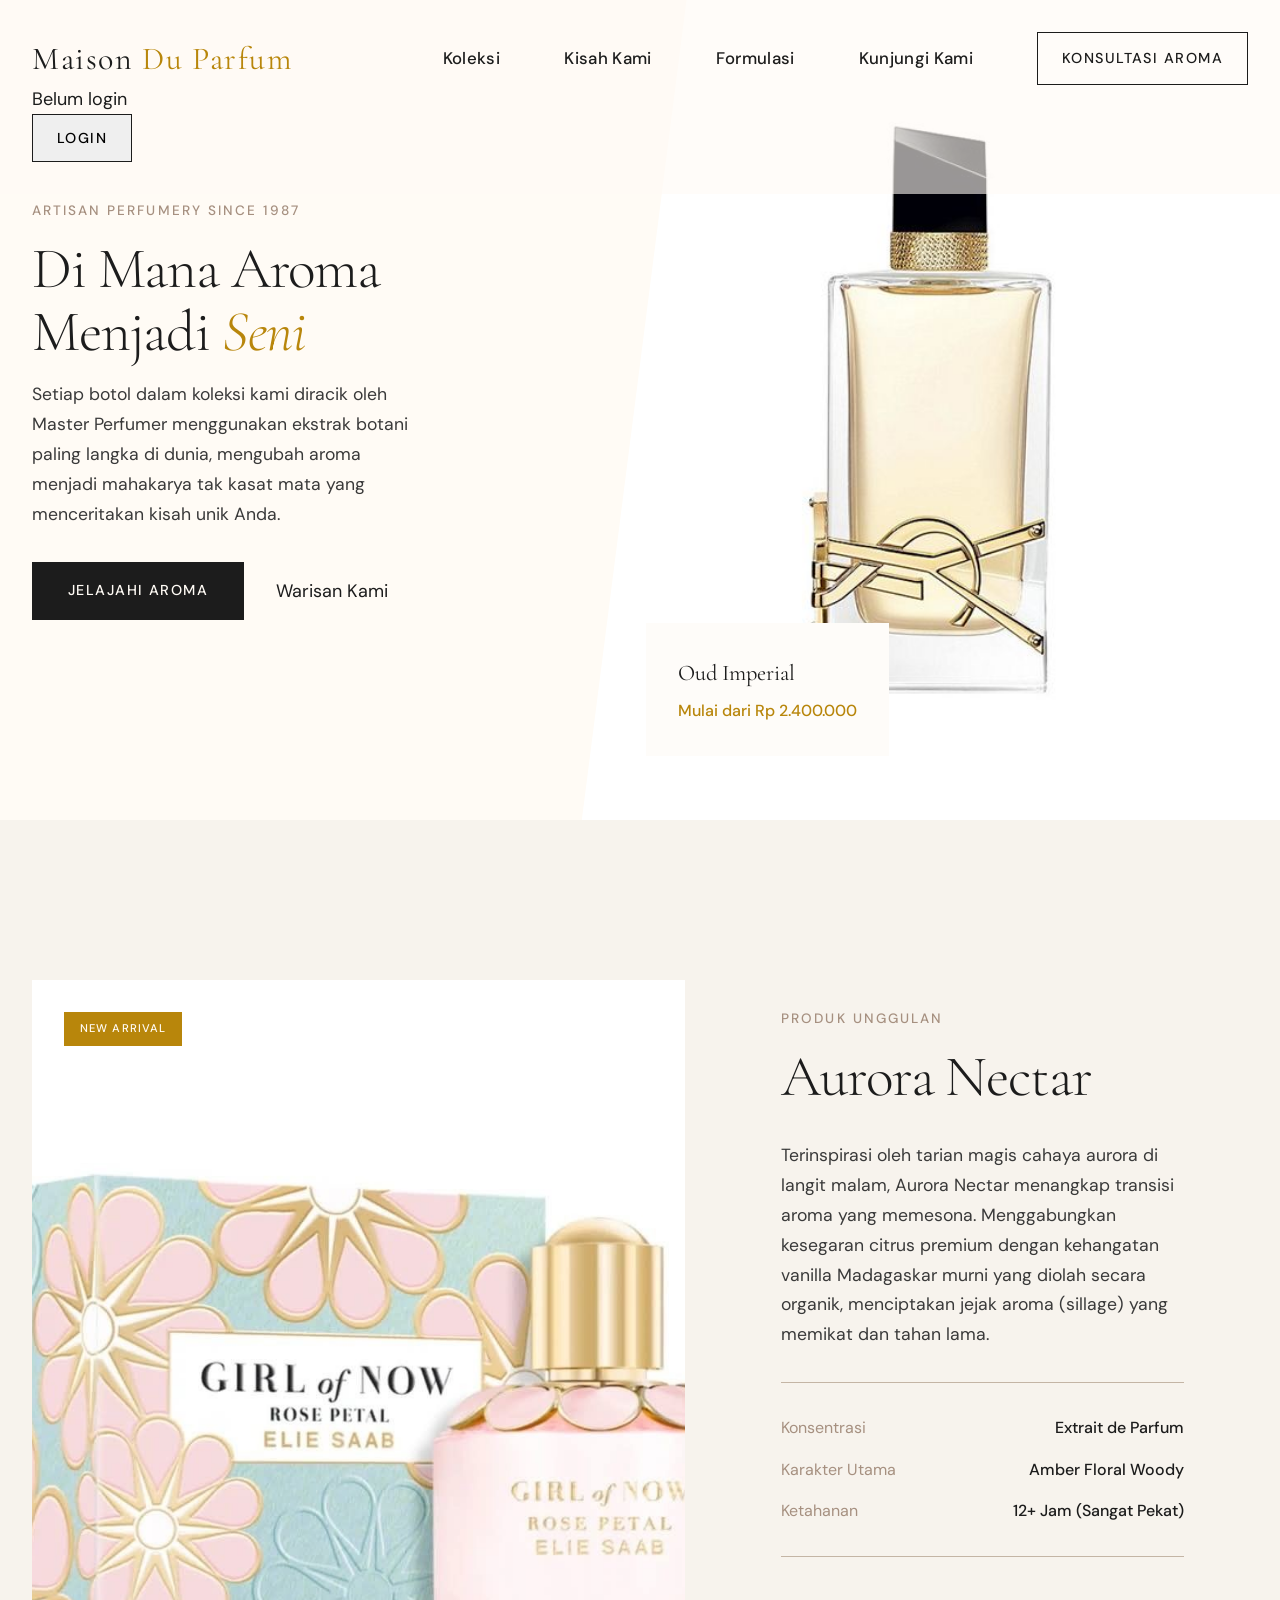
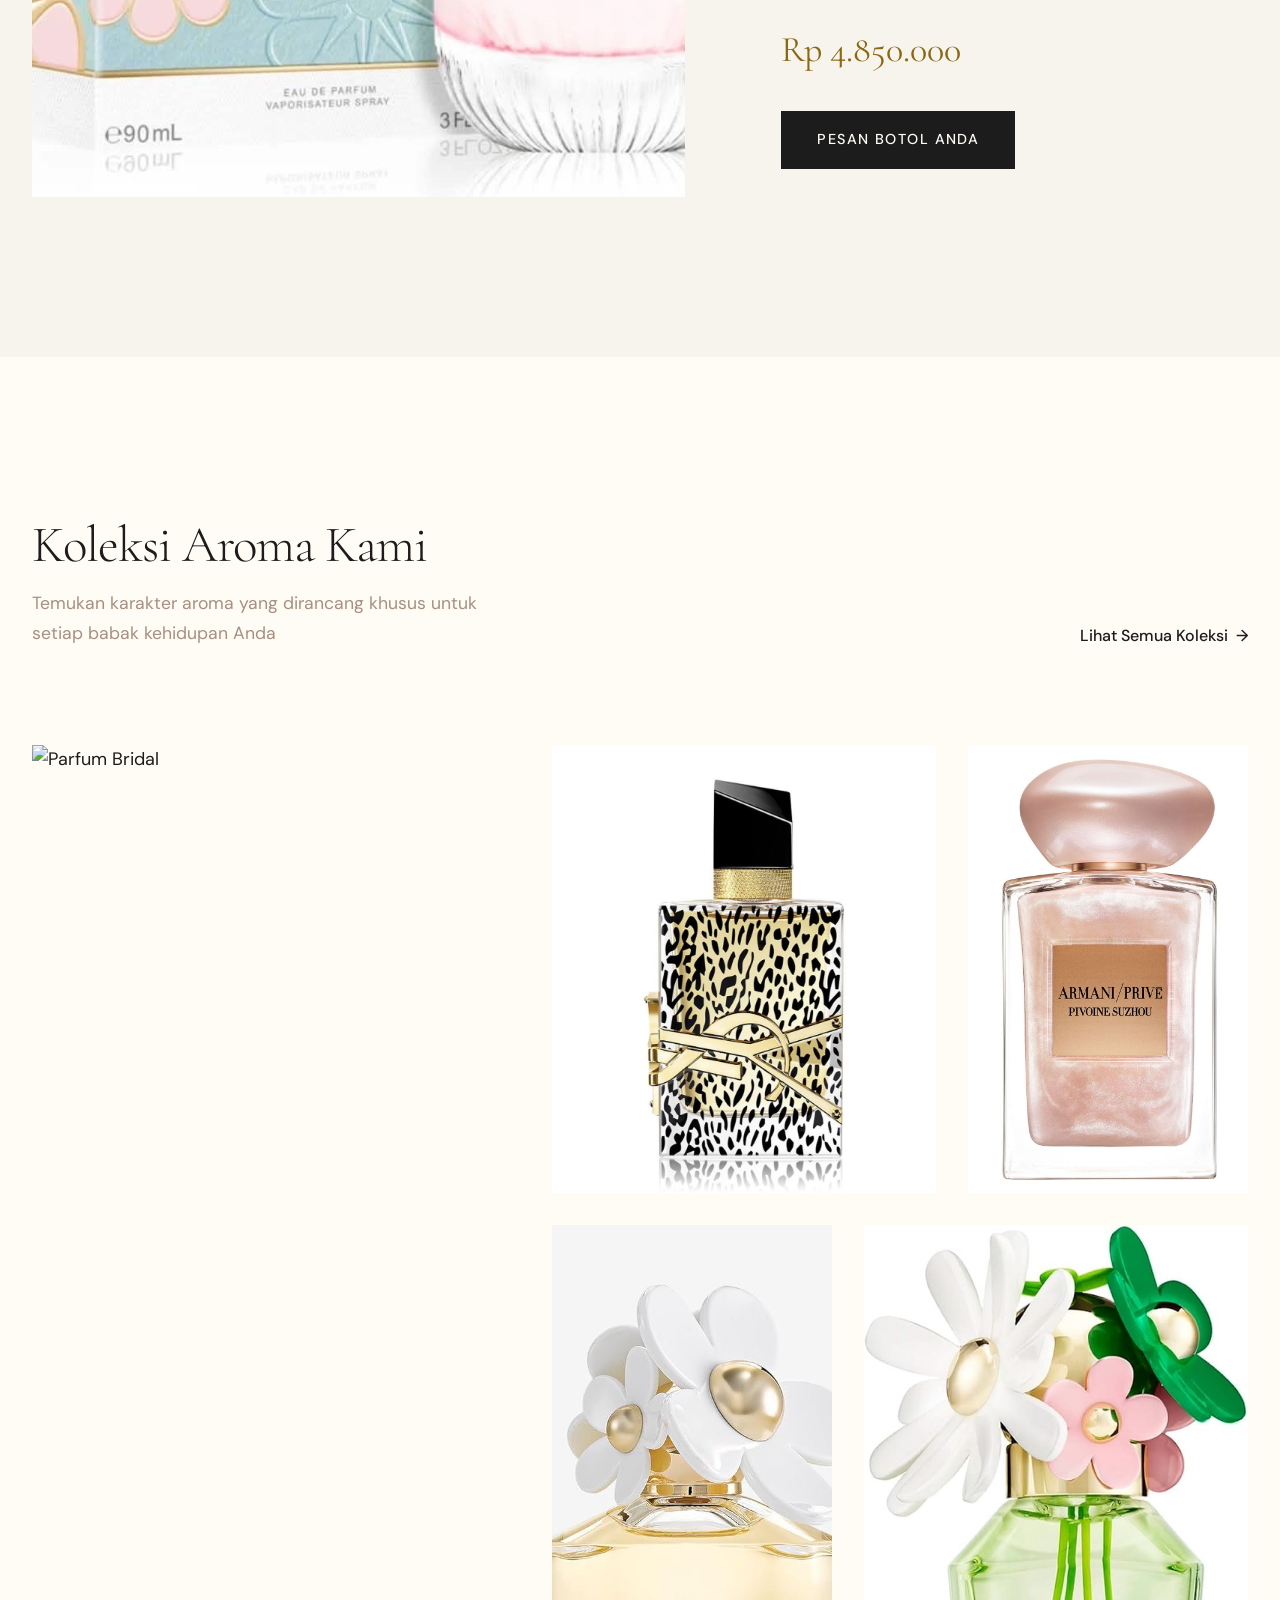
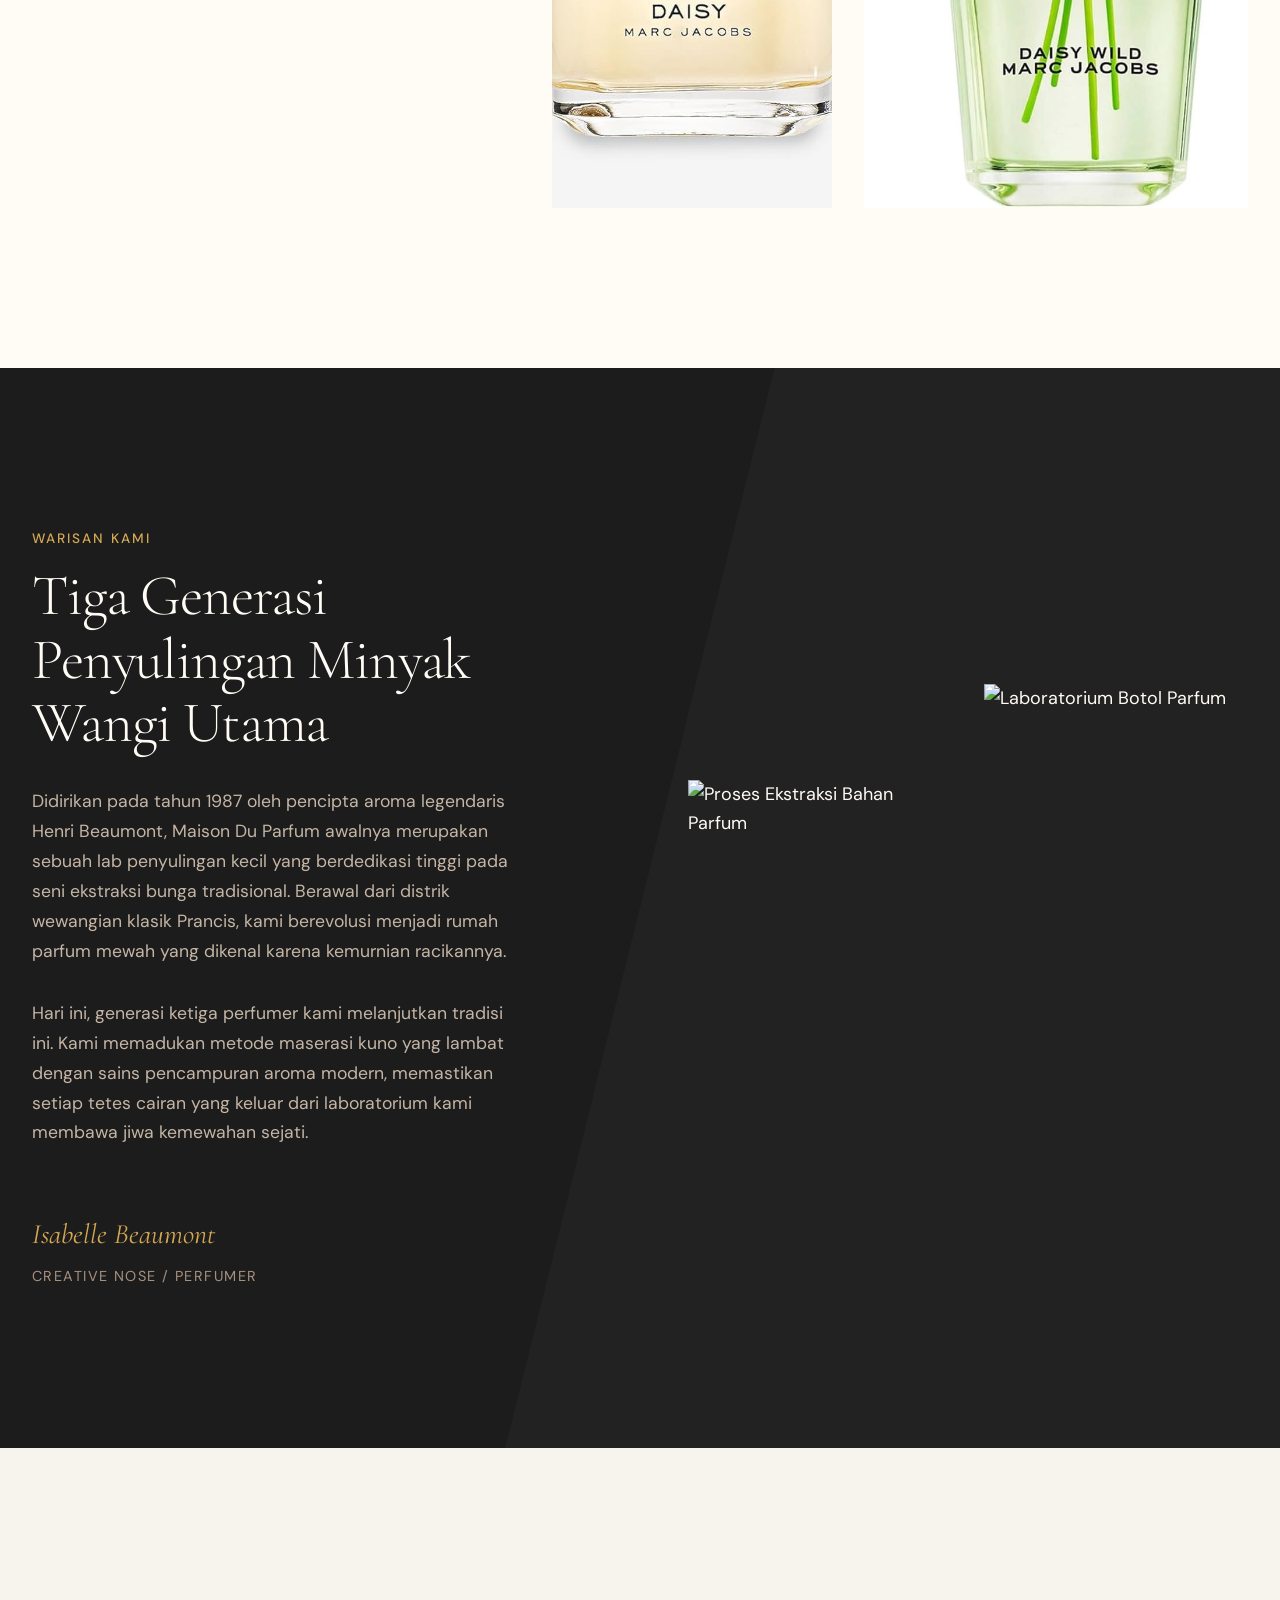
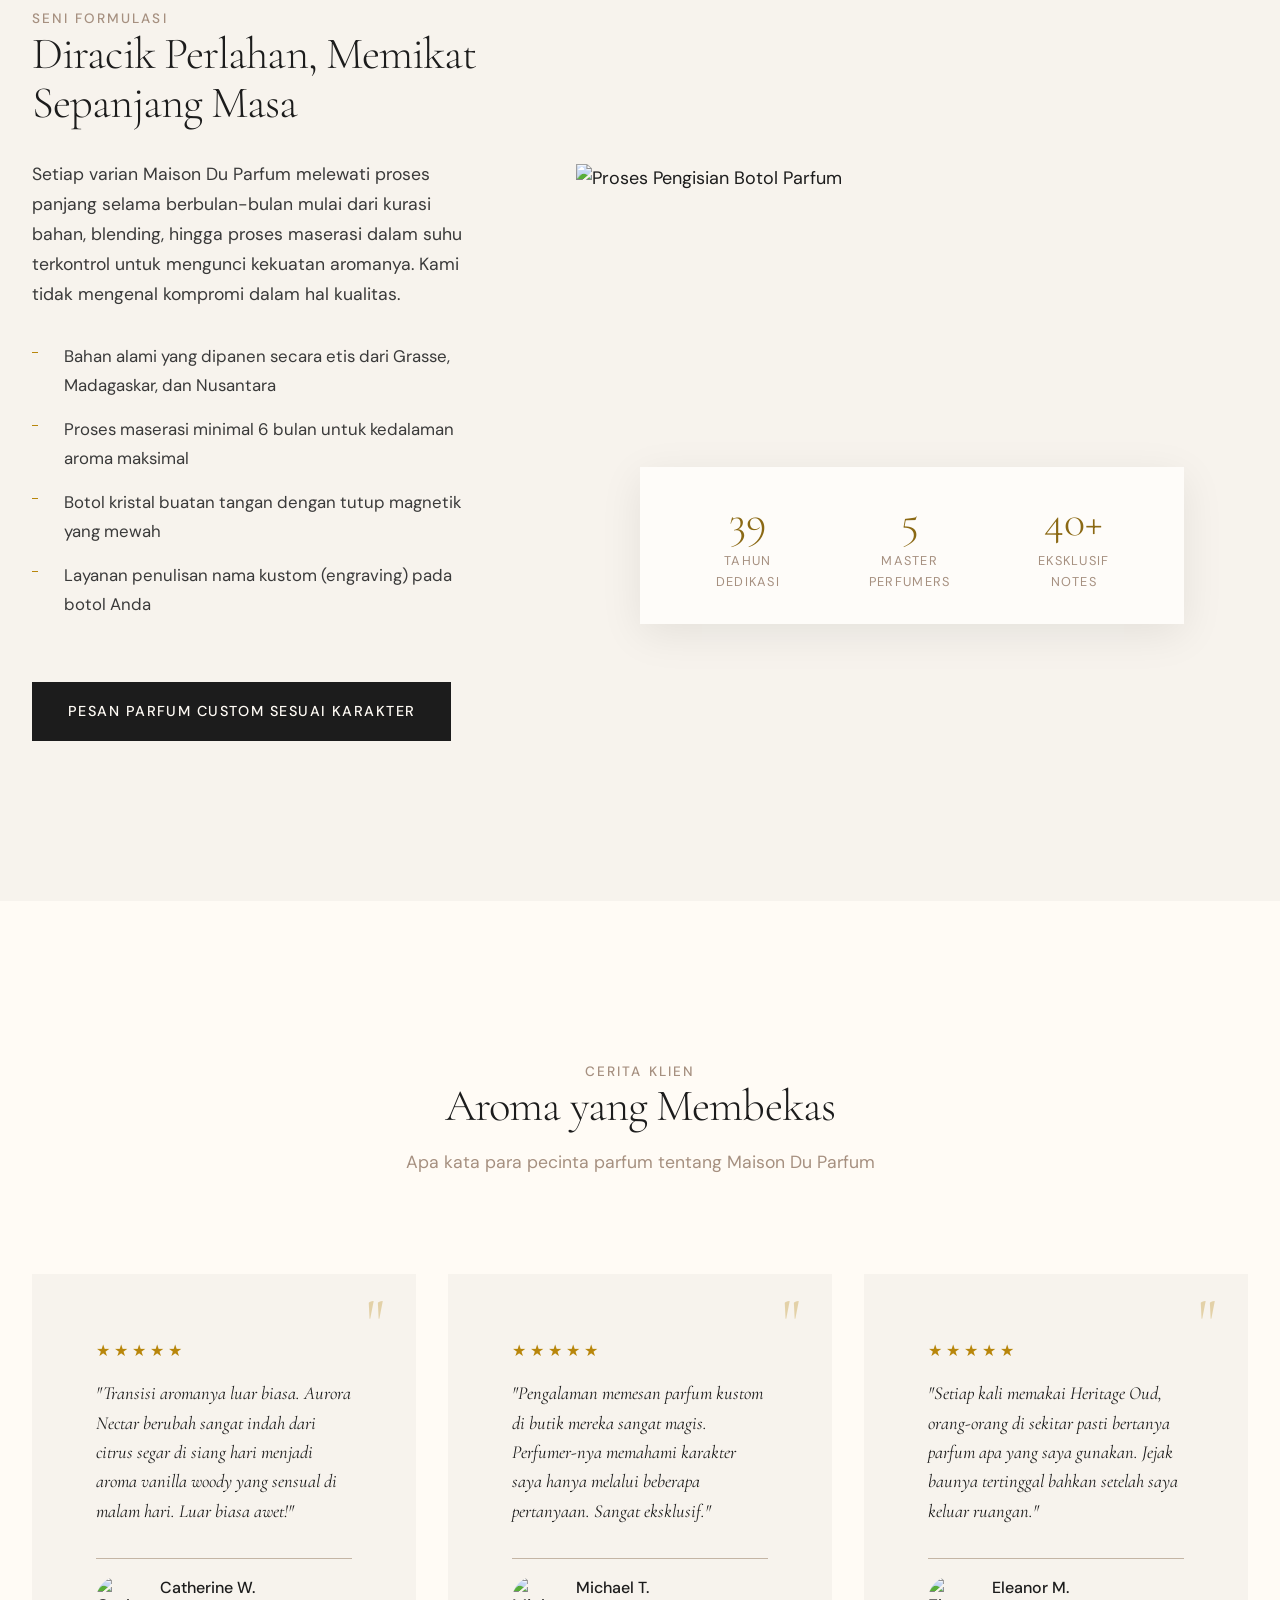
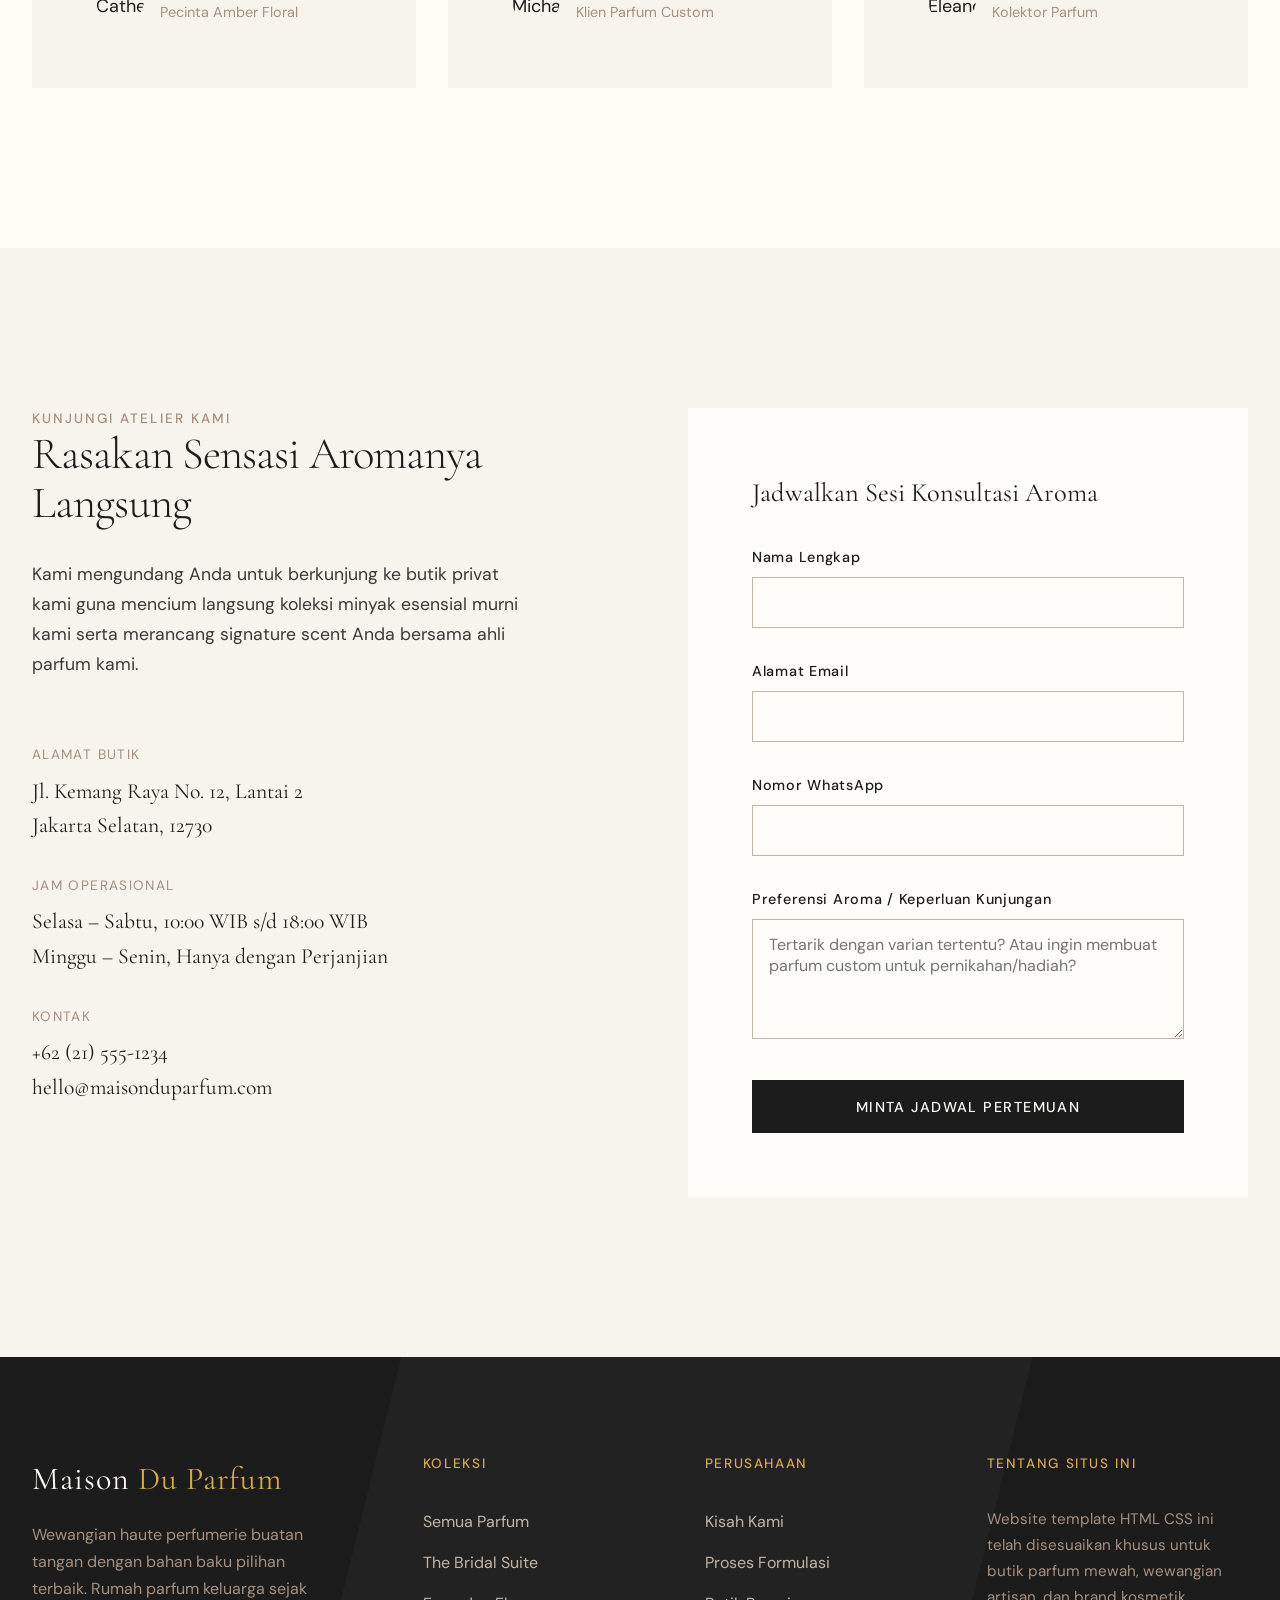
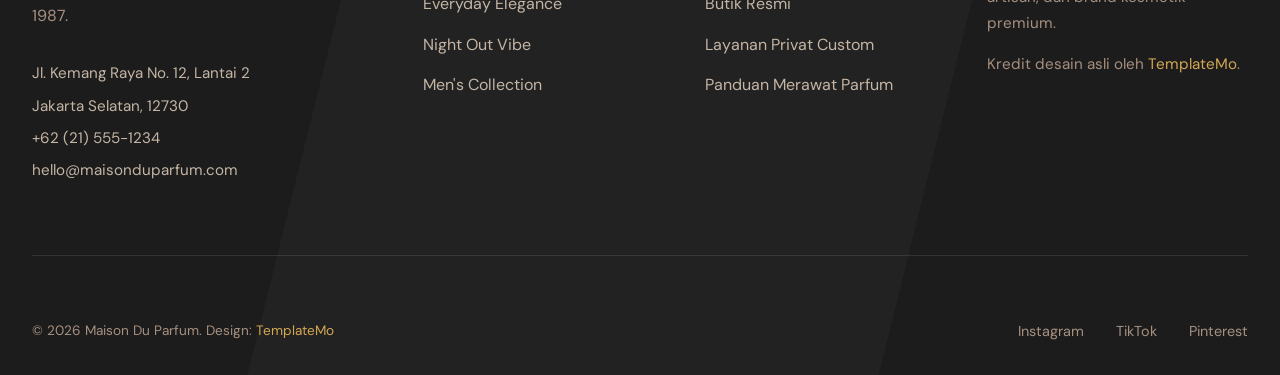
==== commit e507fc25: "Update index.html" ====
--- a/index.html
+++ b/index.html
@@ -94,7 +94,7 @@
             <div class="featured-grid">
                 <div class="featured-image-wrapper">
                     <div class="featured-image">
-                        <img src="images/IMG_2915.jpeg" alt="Botol Parfum Eksklusif Aurora Nectar">
+                        <img src="images/IMG_2913.jpeg" alt="Botol Parfum Eksklusif Aurora Nectar">
                     </div>
                     <div class="featured-badge">New Arrival</div>
                 </div>
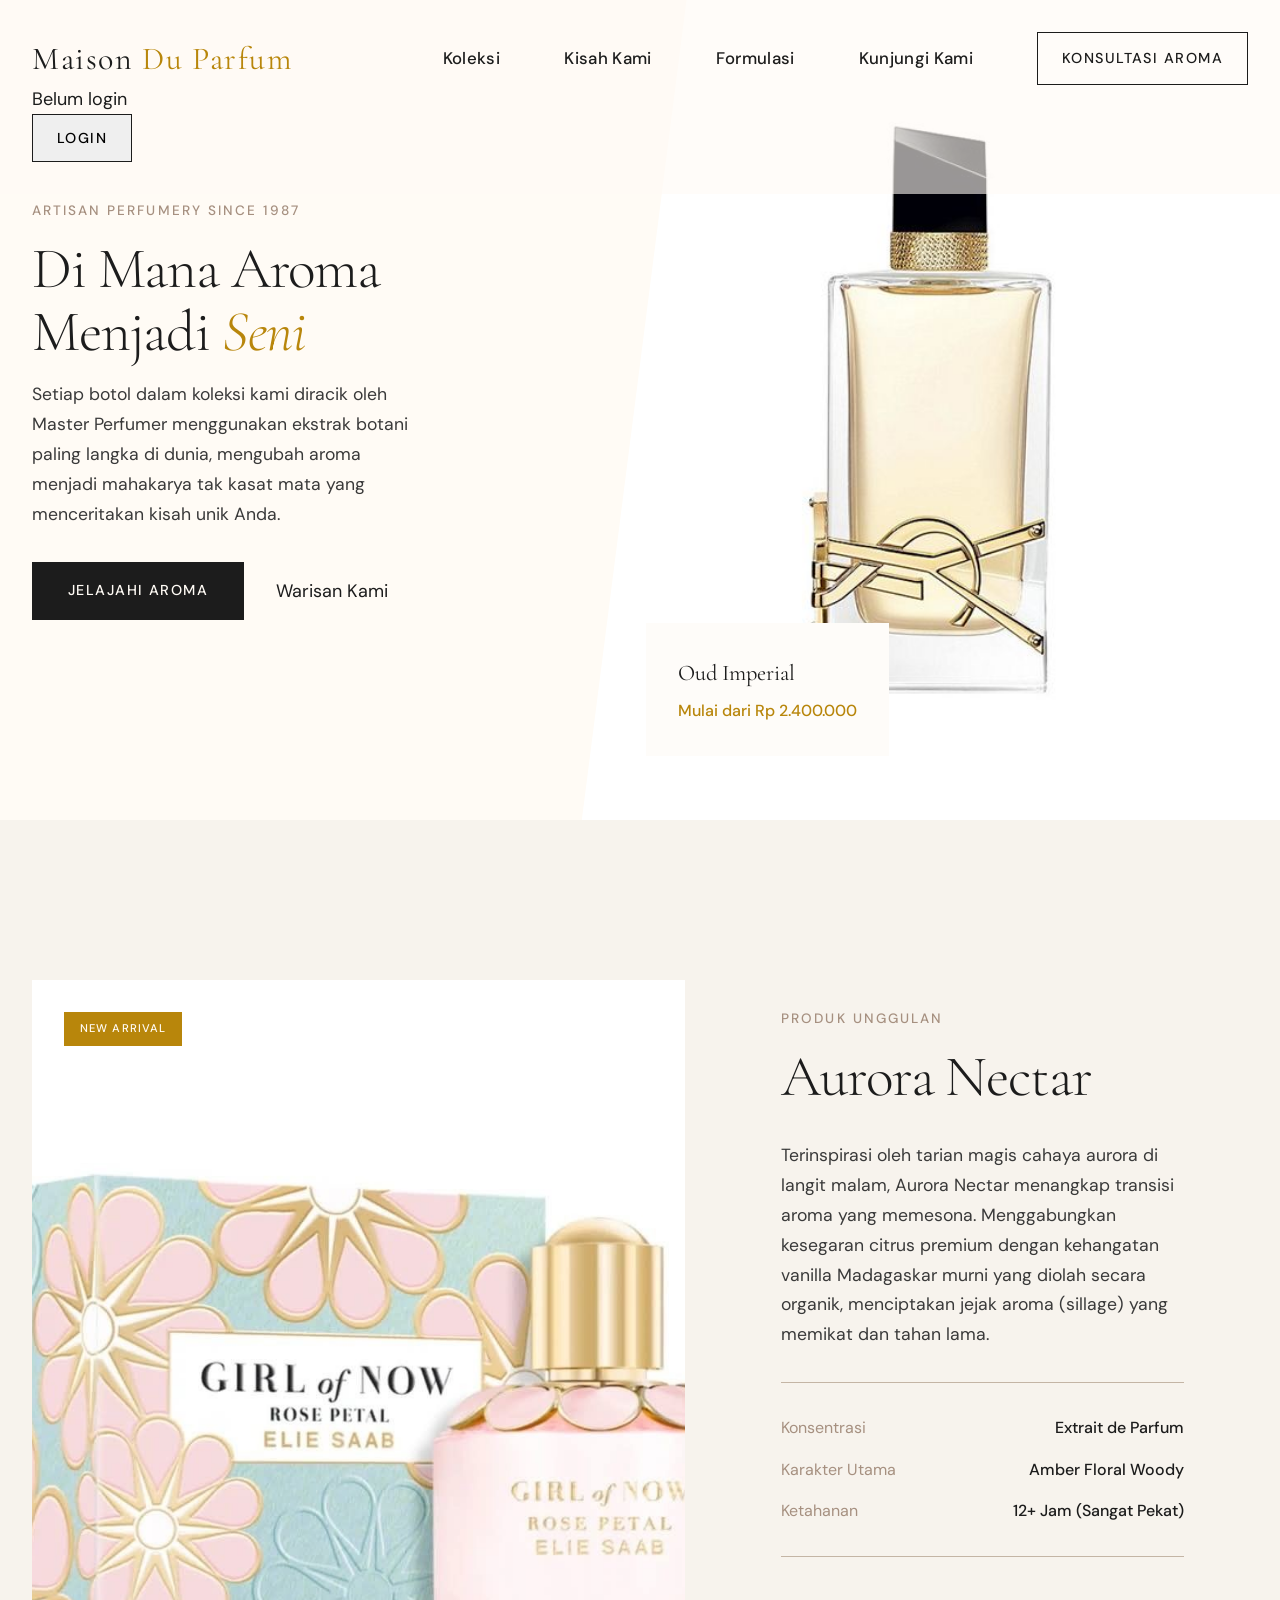
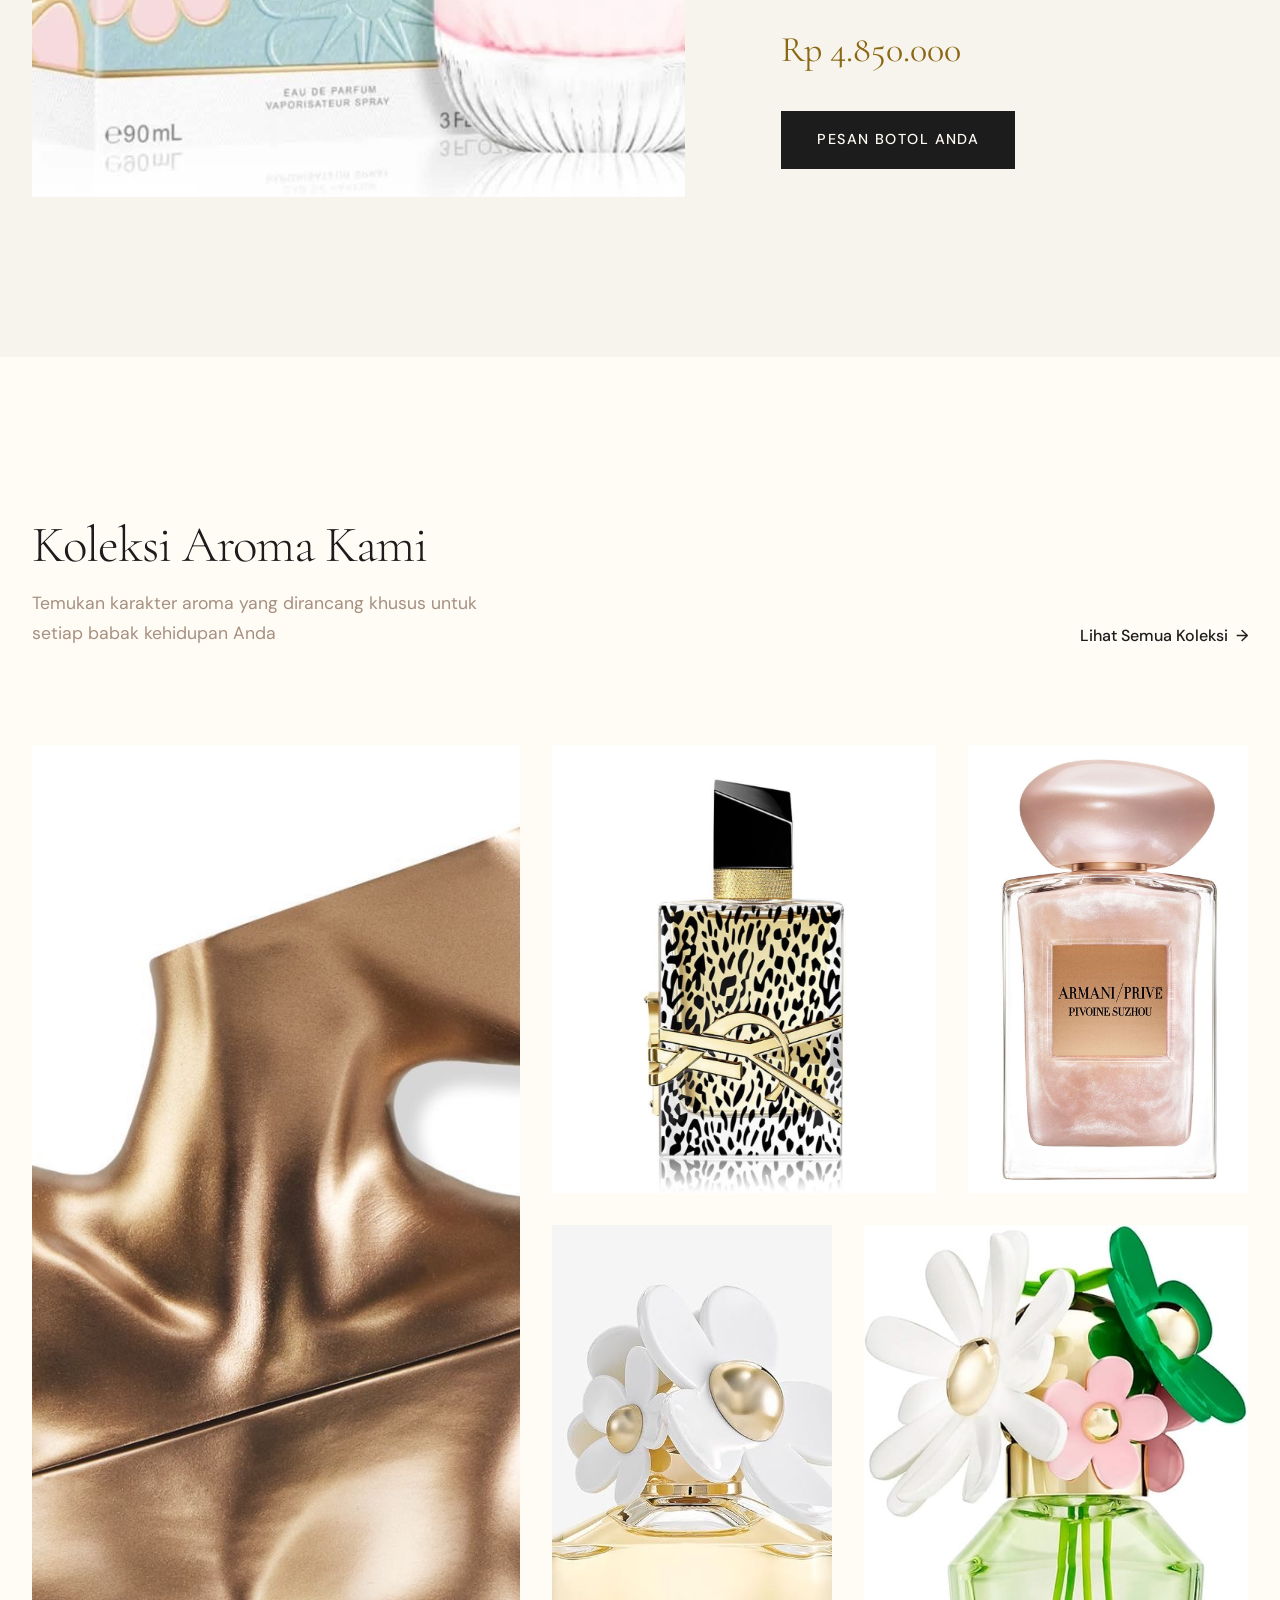
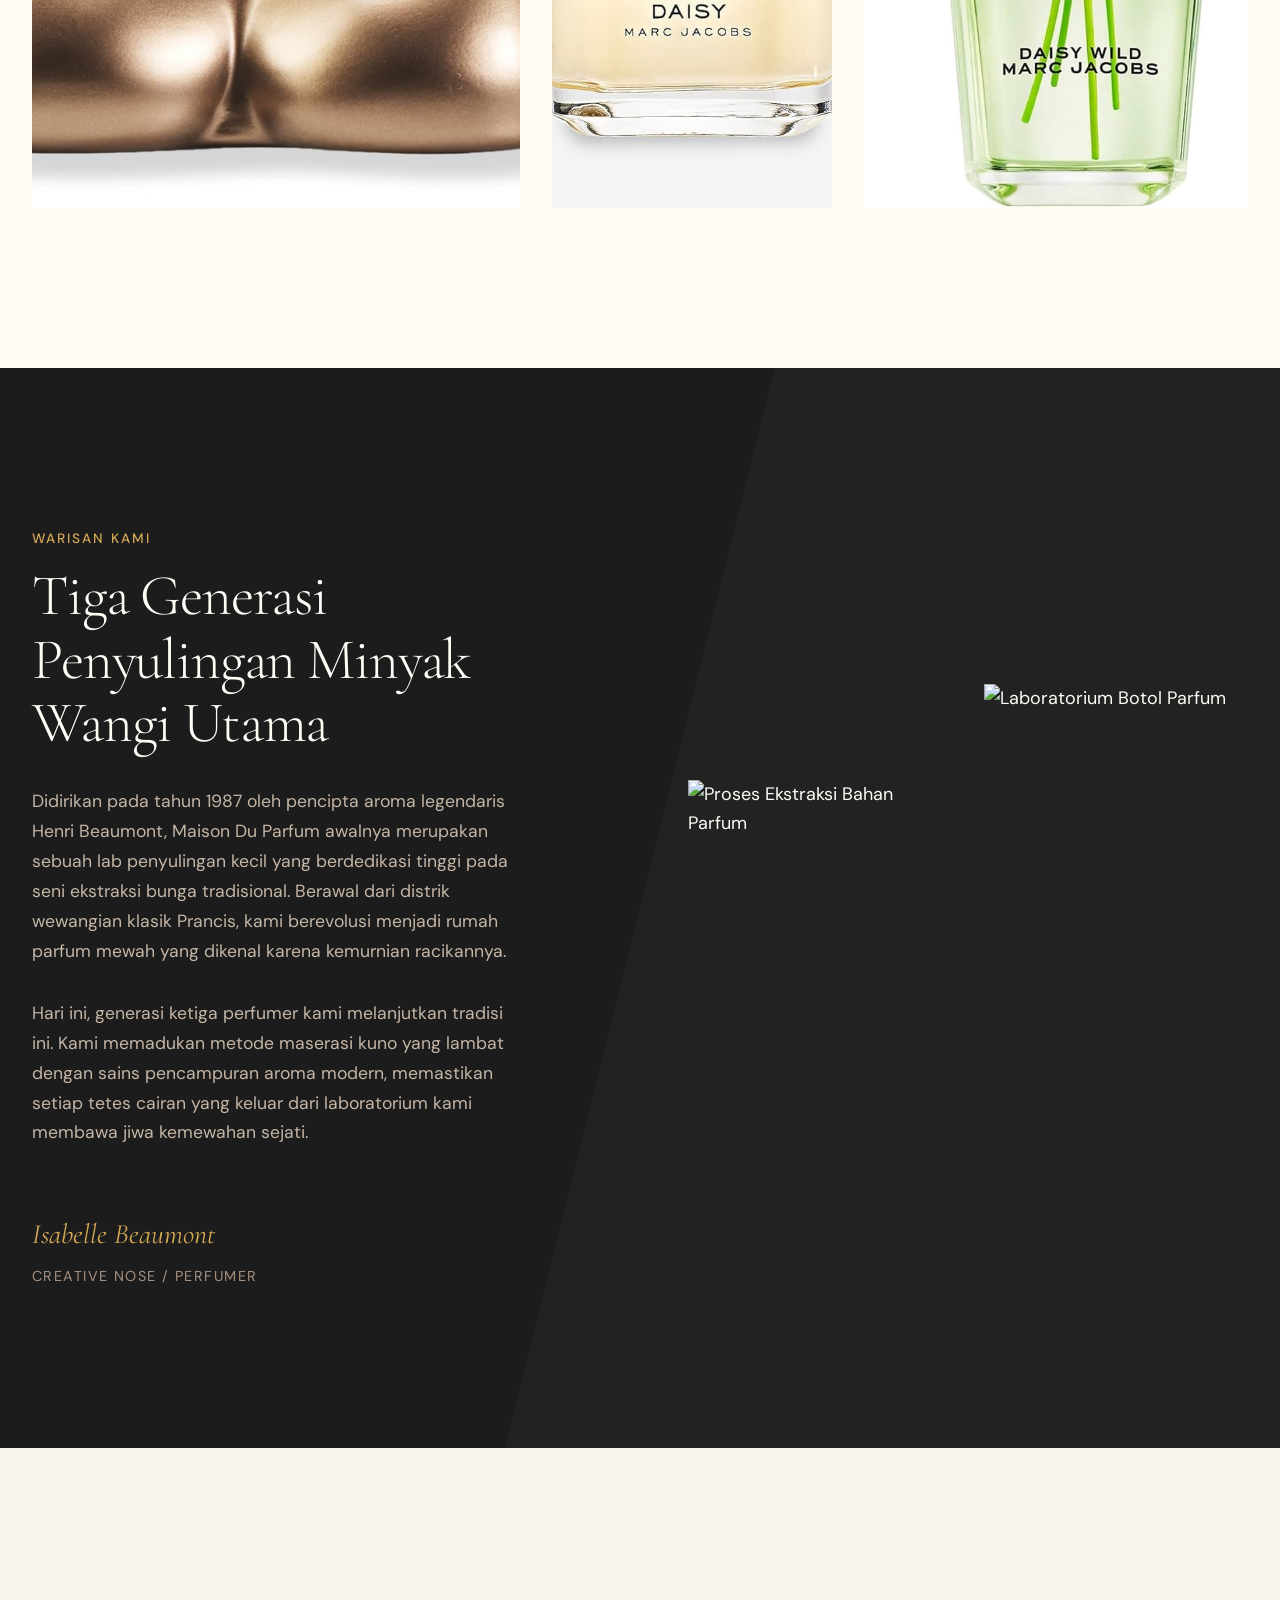
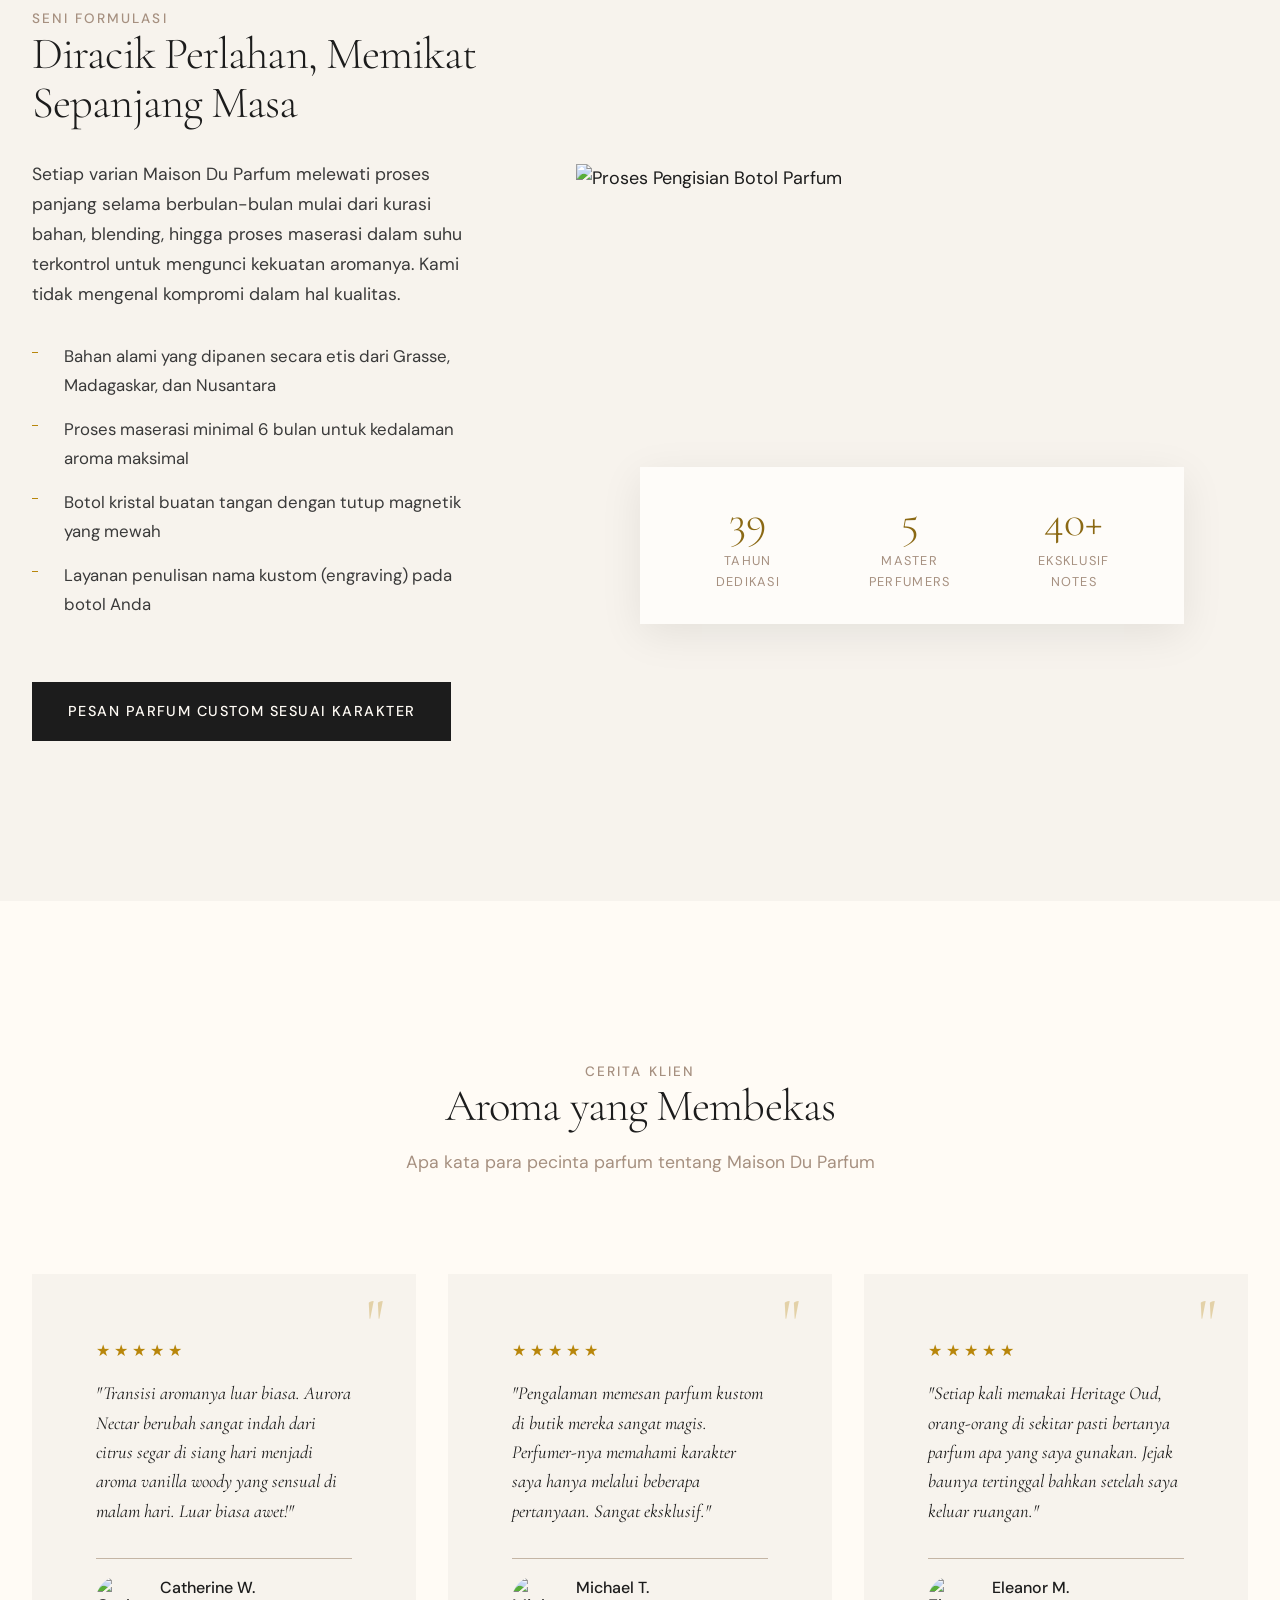
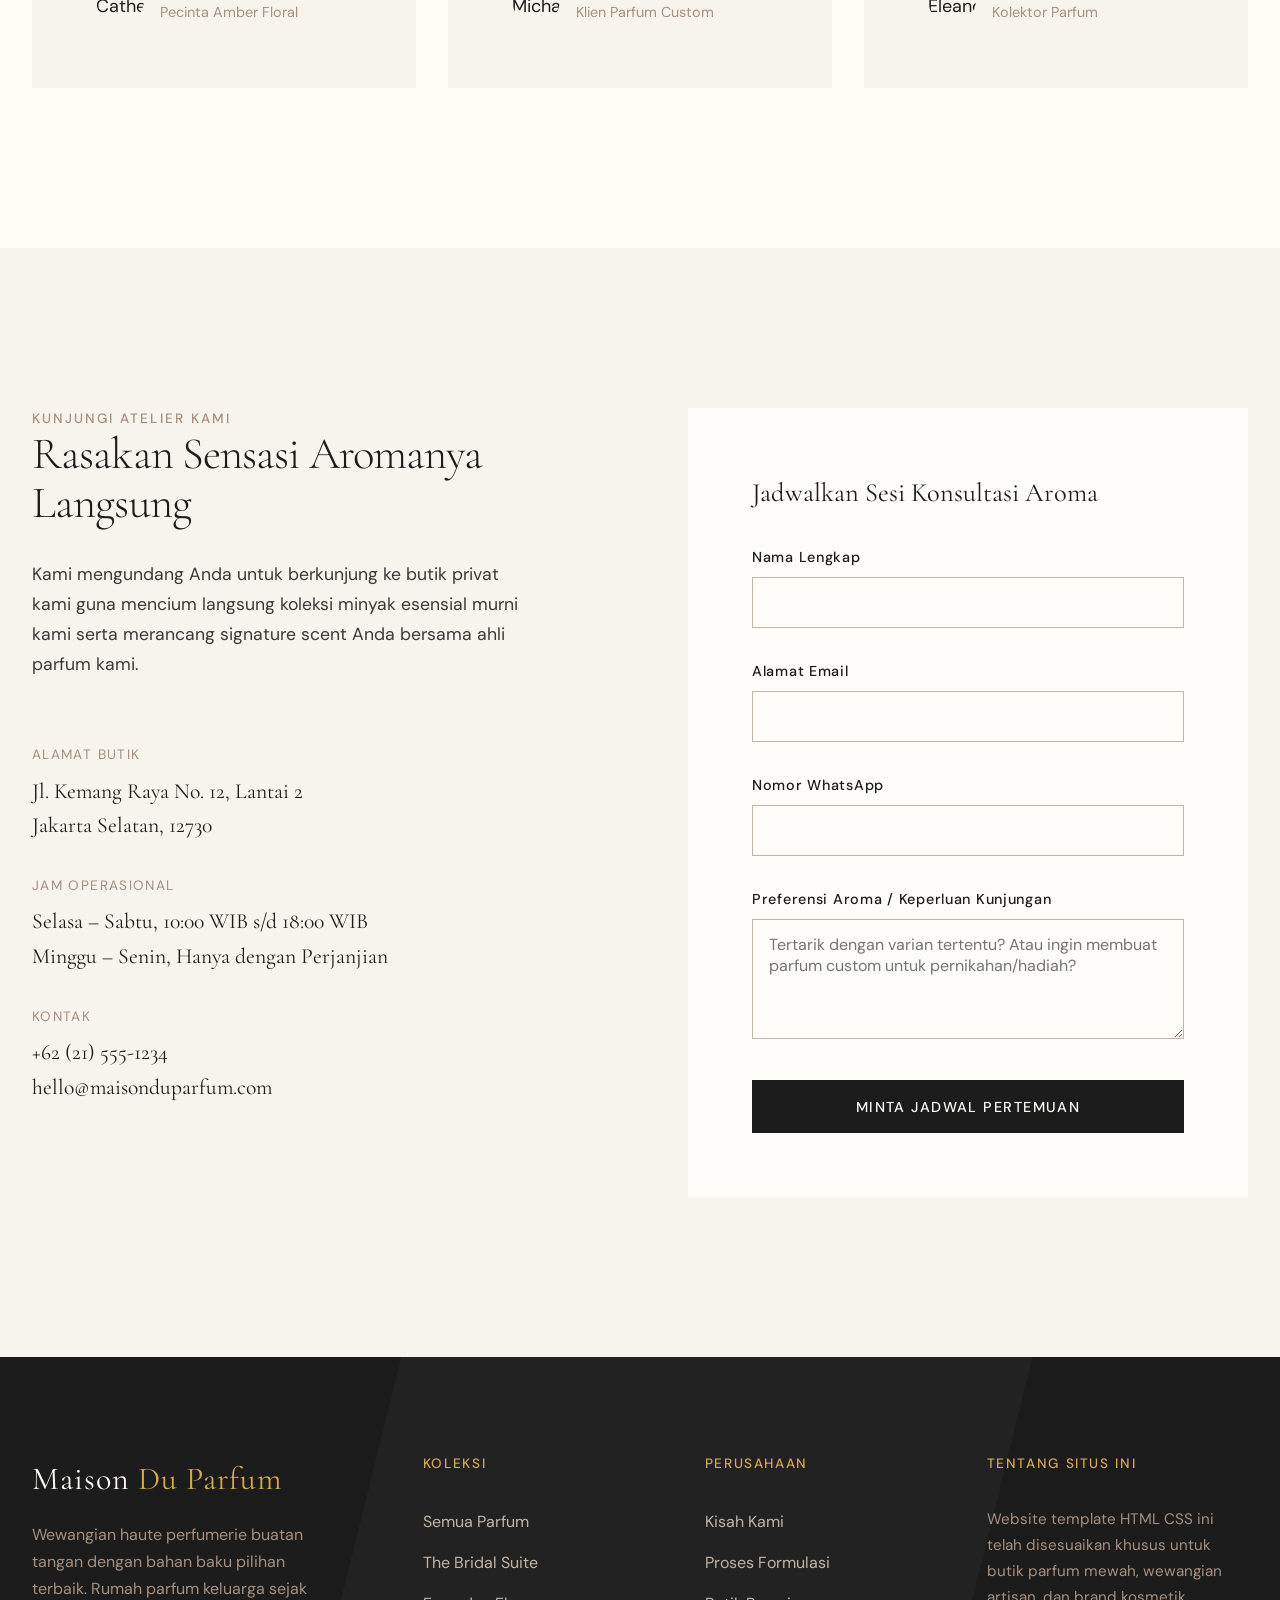
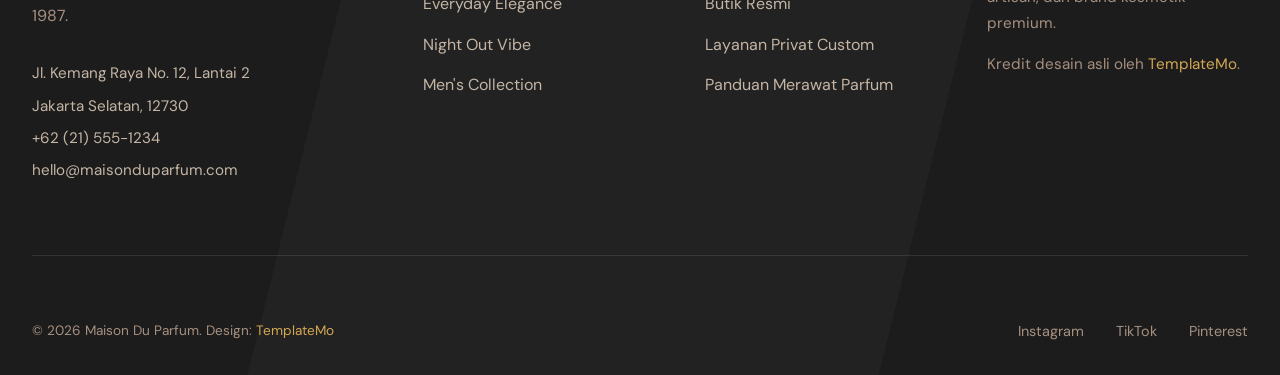
==== commit fc4c0888: "Update index.html" ====
--- a/index.html
+++ b/index.html
@@ -143,7 +143,7 @@
             <div class="collections-grid">
                 <div class="collection-item">
                     <div class="collection-image">
-                        <img src="images/perfume-collection-01.jpg" alt="Parfum Bridal">
+                        <img src="images/IMG_2917.jpeg" alt="Parfum Bridal">
                     </div>
                     <div class="collection-overlay">
                         <h3 class="collection-name">The Bridal Suite</h3>
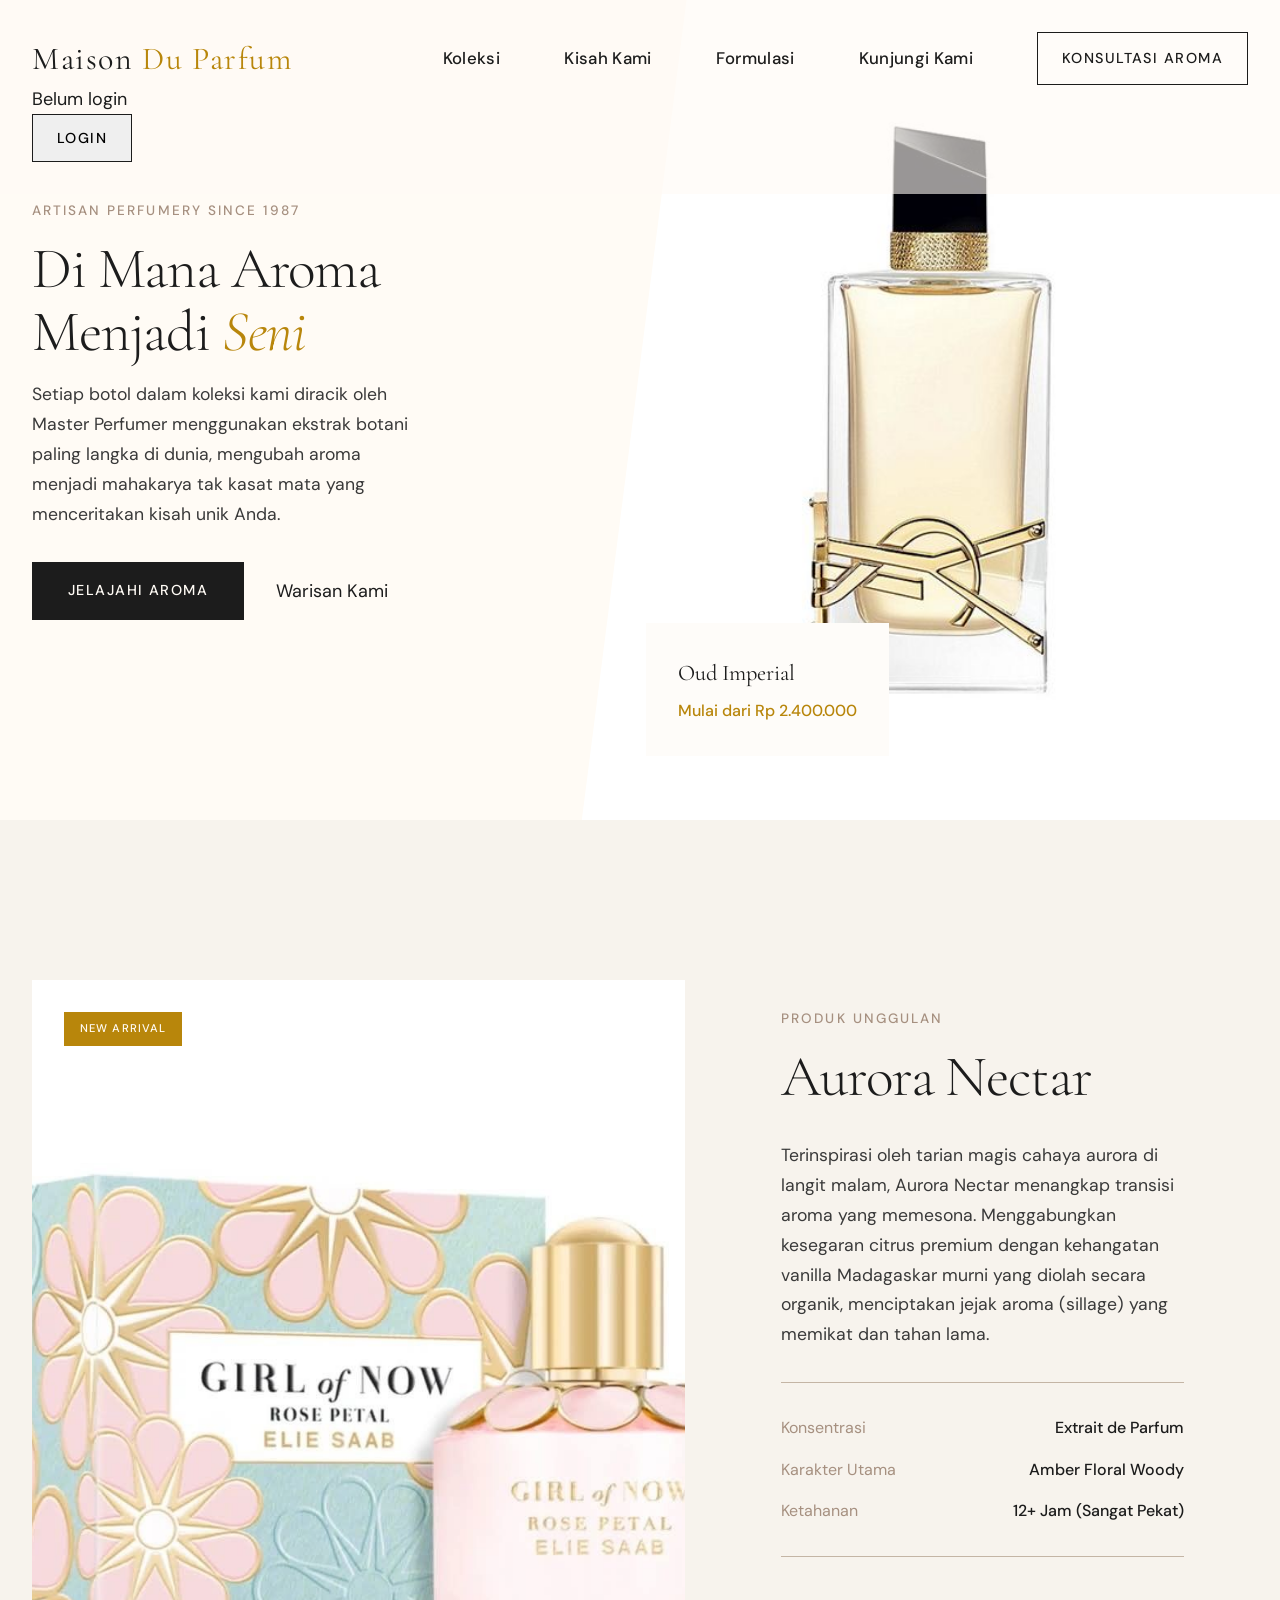
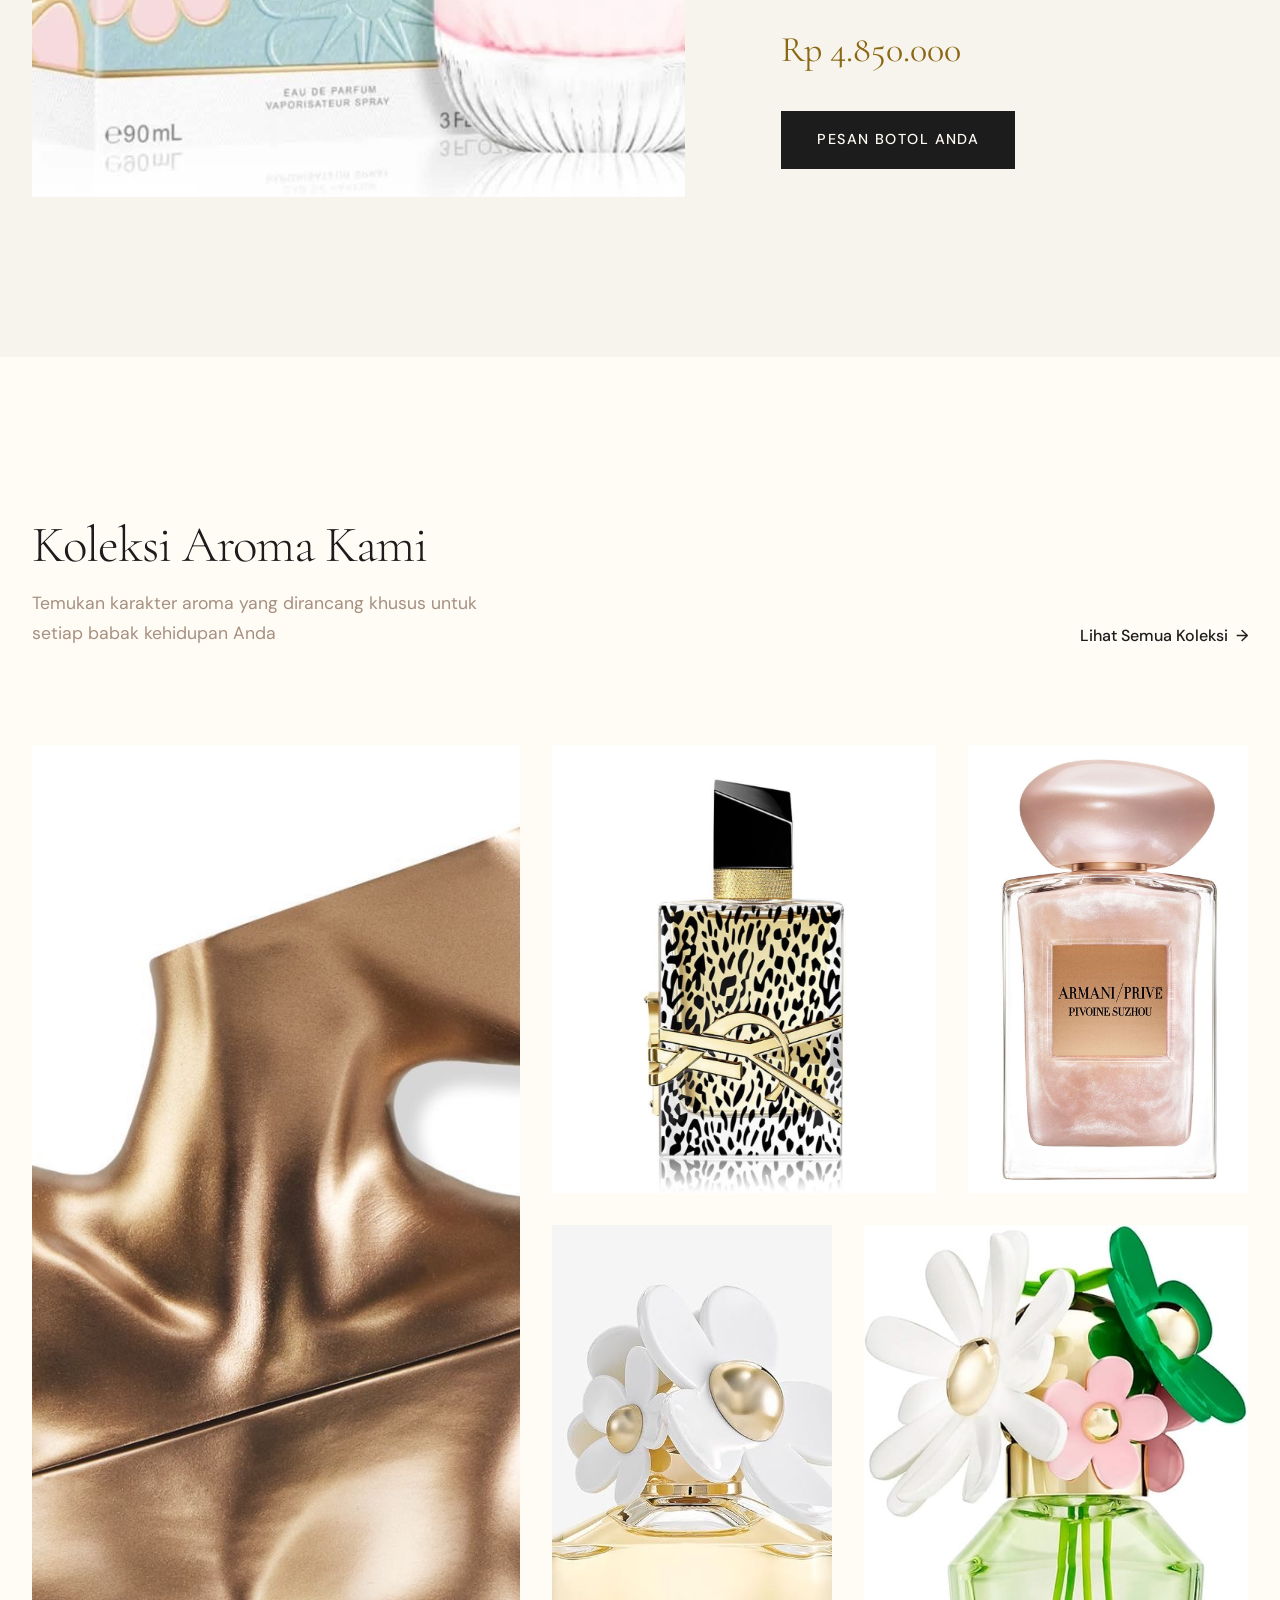
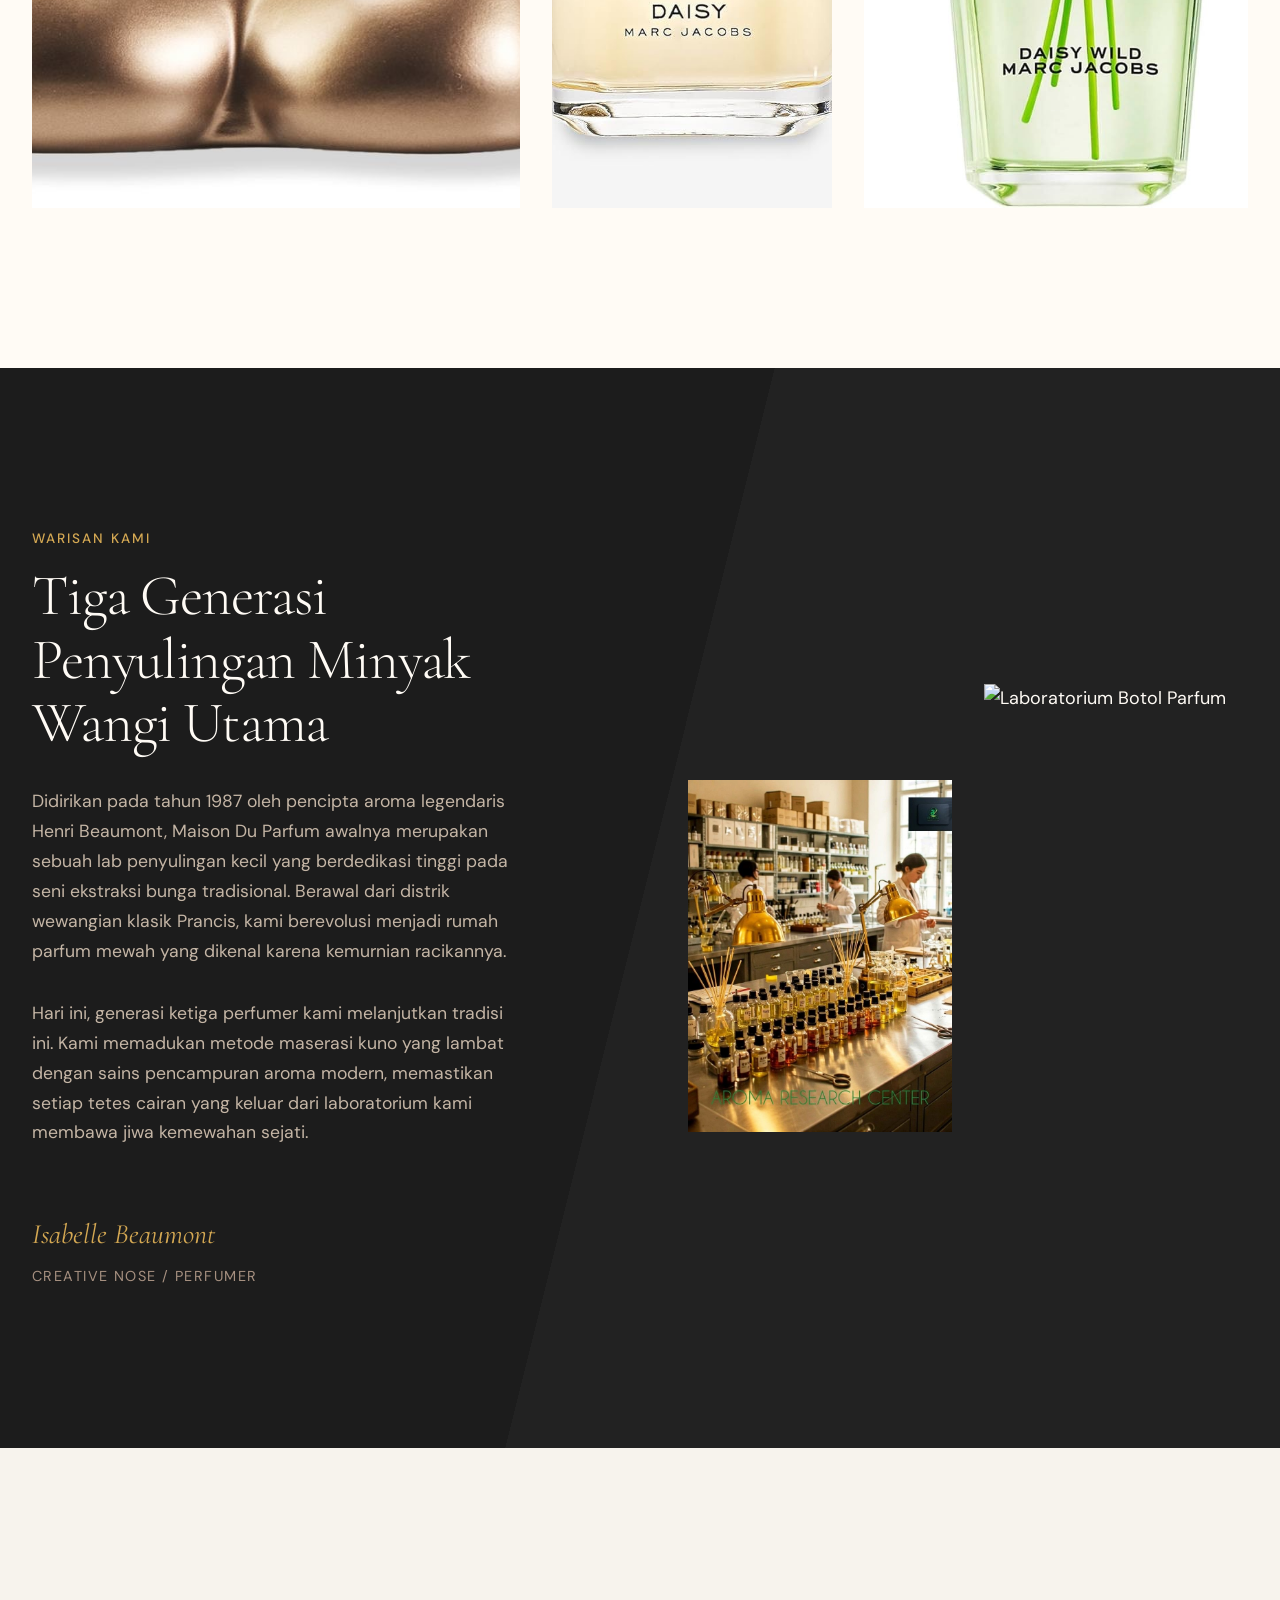
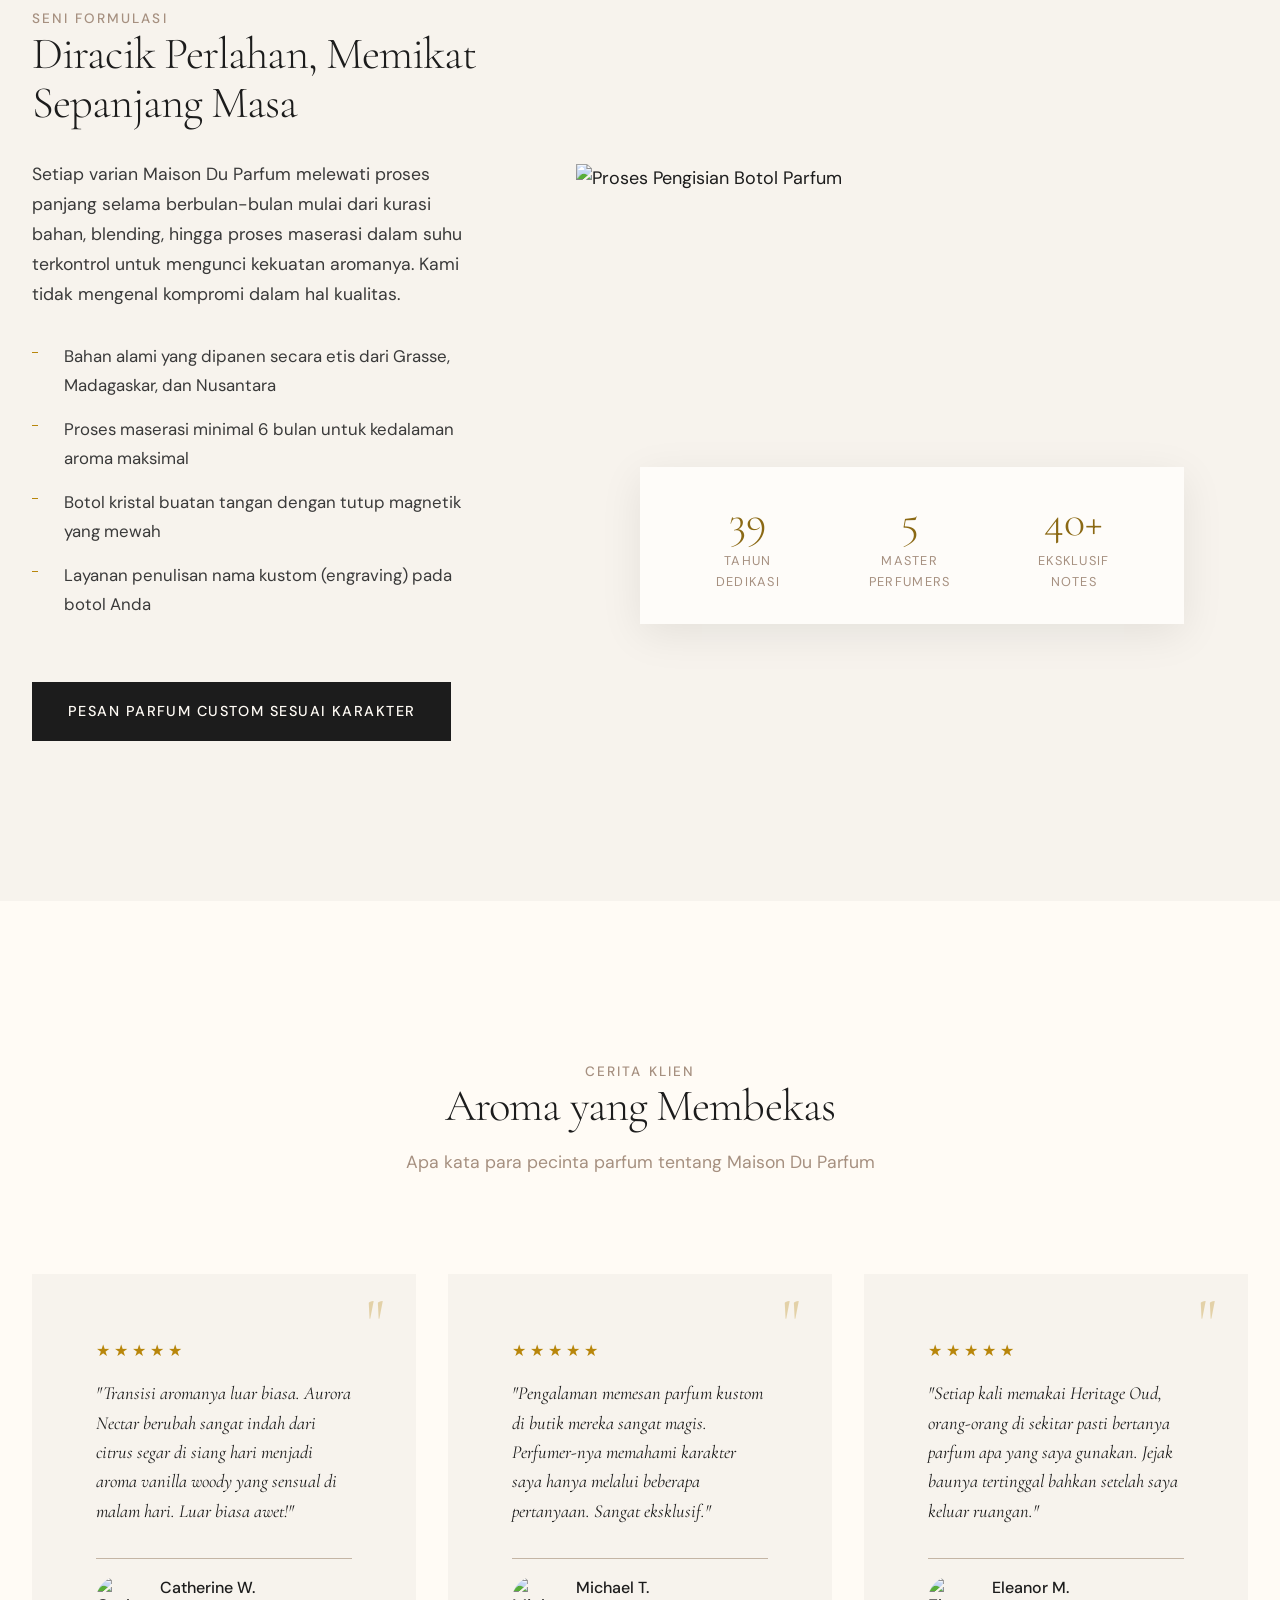
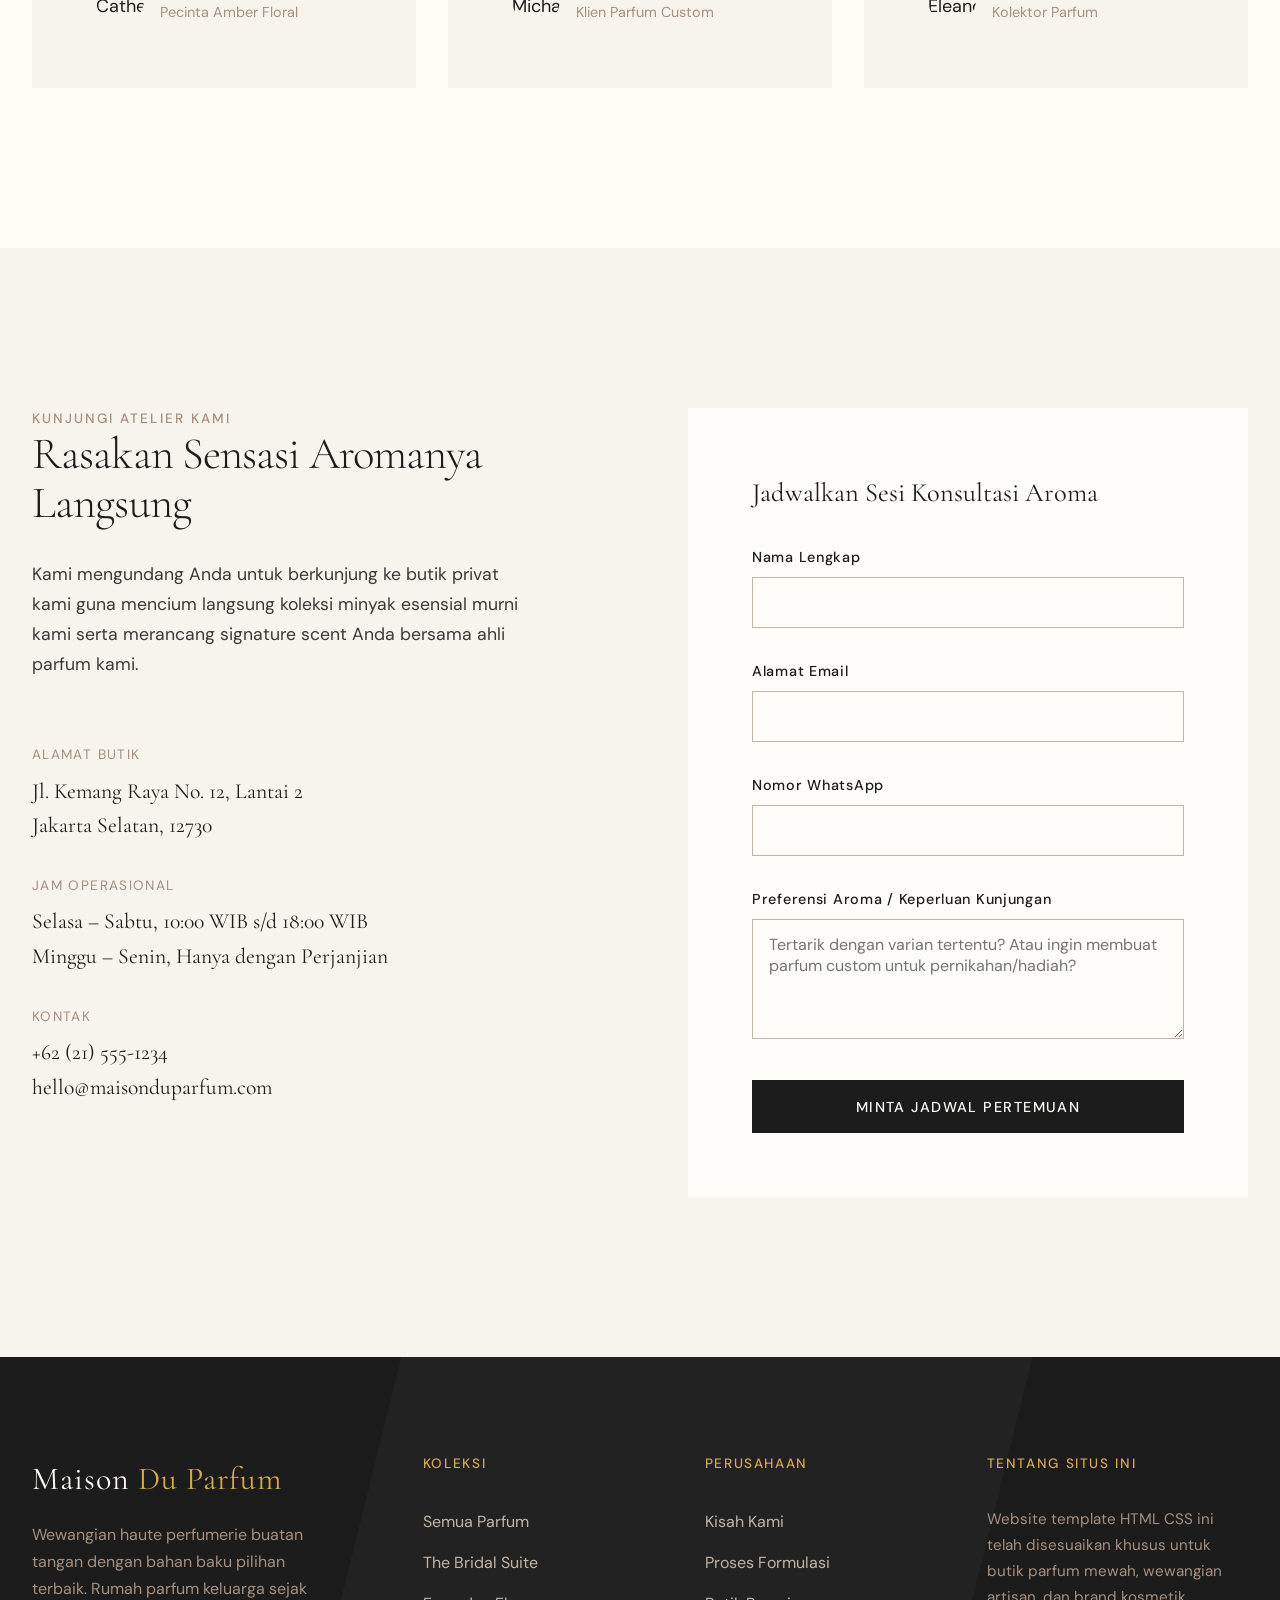
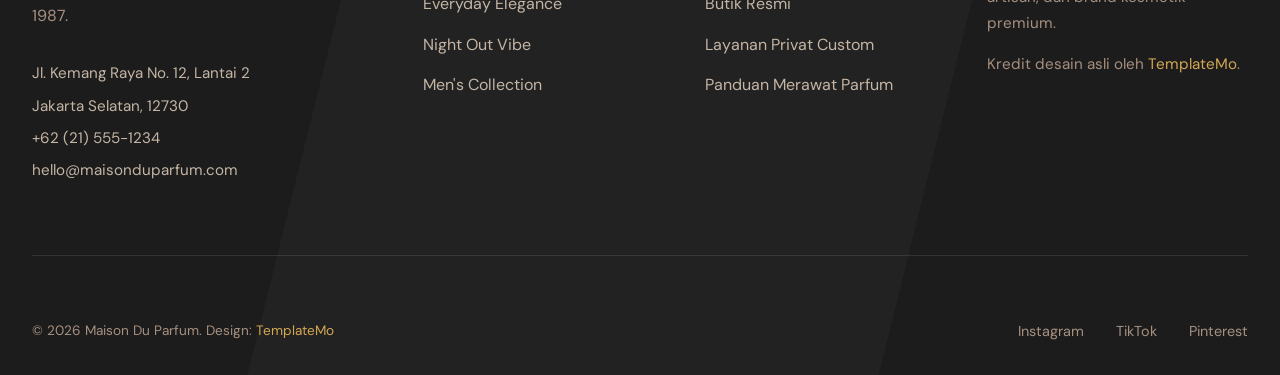
==== commit 7ce9c9a5: "Update index.html" ====
--- a/index.html
+++ b/index.html
@@ -3,7 +3,7 @@
 <head>
     <meta charset="UTF-8">
     <meta name="viewport" content="width=device-width, initial-scale=1.0">
-    <title>Maison Du Parfum — Luxury Haute Parfumerie</title>
+    <title>Zvrnch Du Parfum — Luxury Haute Parfumerie</title>
     
     <!-- Google Fonts -->
     <link rel="preconnect" href="https://fonts.googleapis.com">
@@ -216,7 +216,7 @@
                 </div>
                 <div class="story-images">
                     <div class="story-image">
-                        <img src="images/perfume-craft-01.jpg" alt="Proses Ekstraksi Bahan Parfum">
+                        <img src="images/IMG_2928.jpeg" alt="Proses Ekstraksi Bahan Parfum">
                     </div>
                     <div class="story-image">
                         <img src="images/perfume-craft-02.jpg" alt="Laboratorium Botol Parfum">
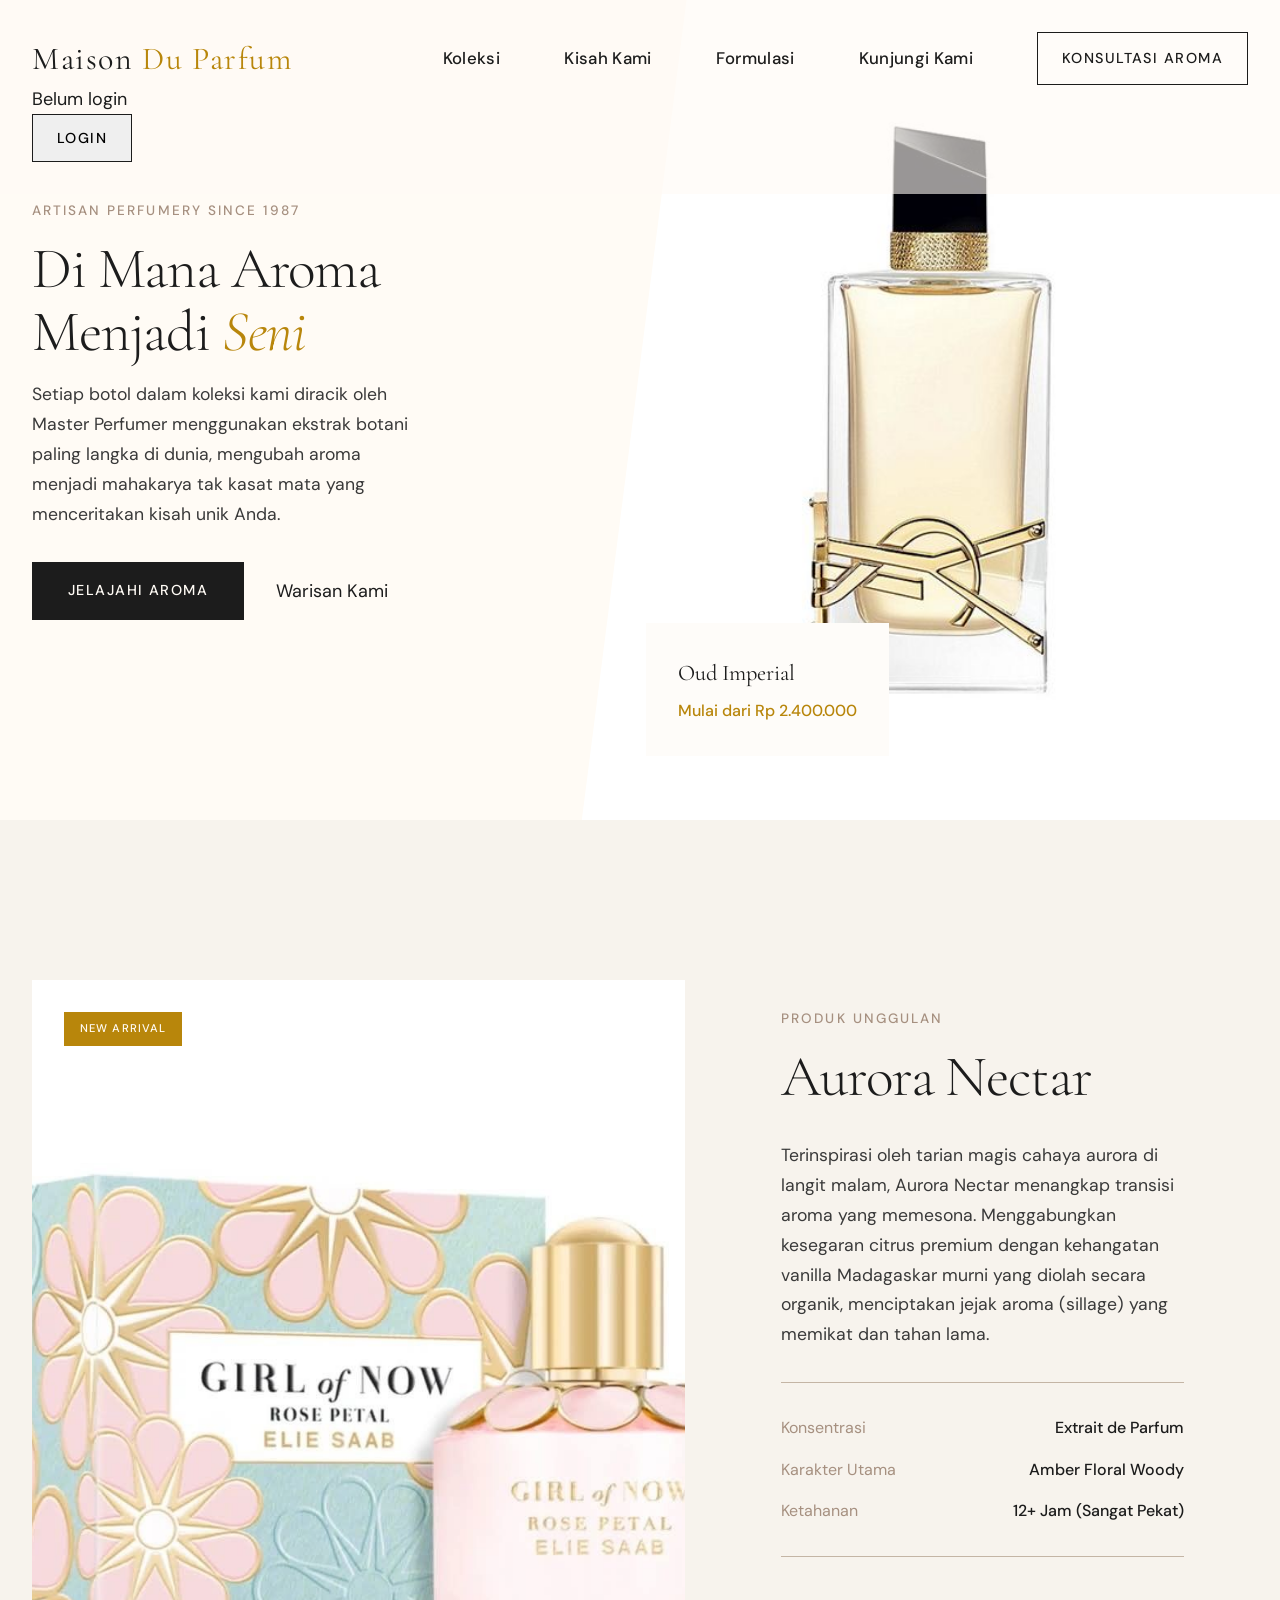
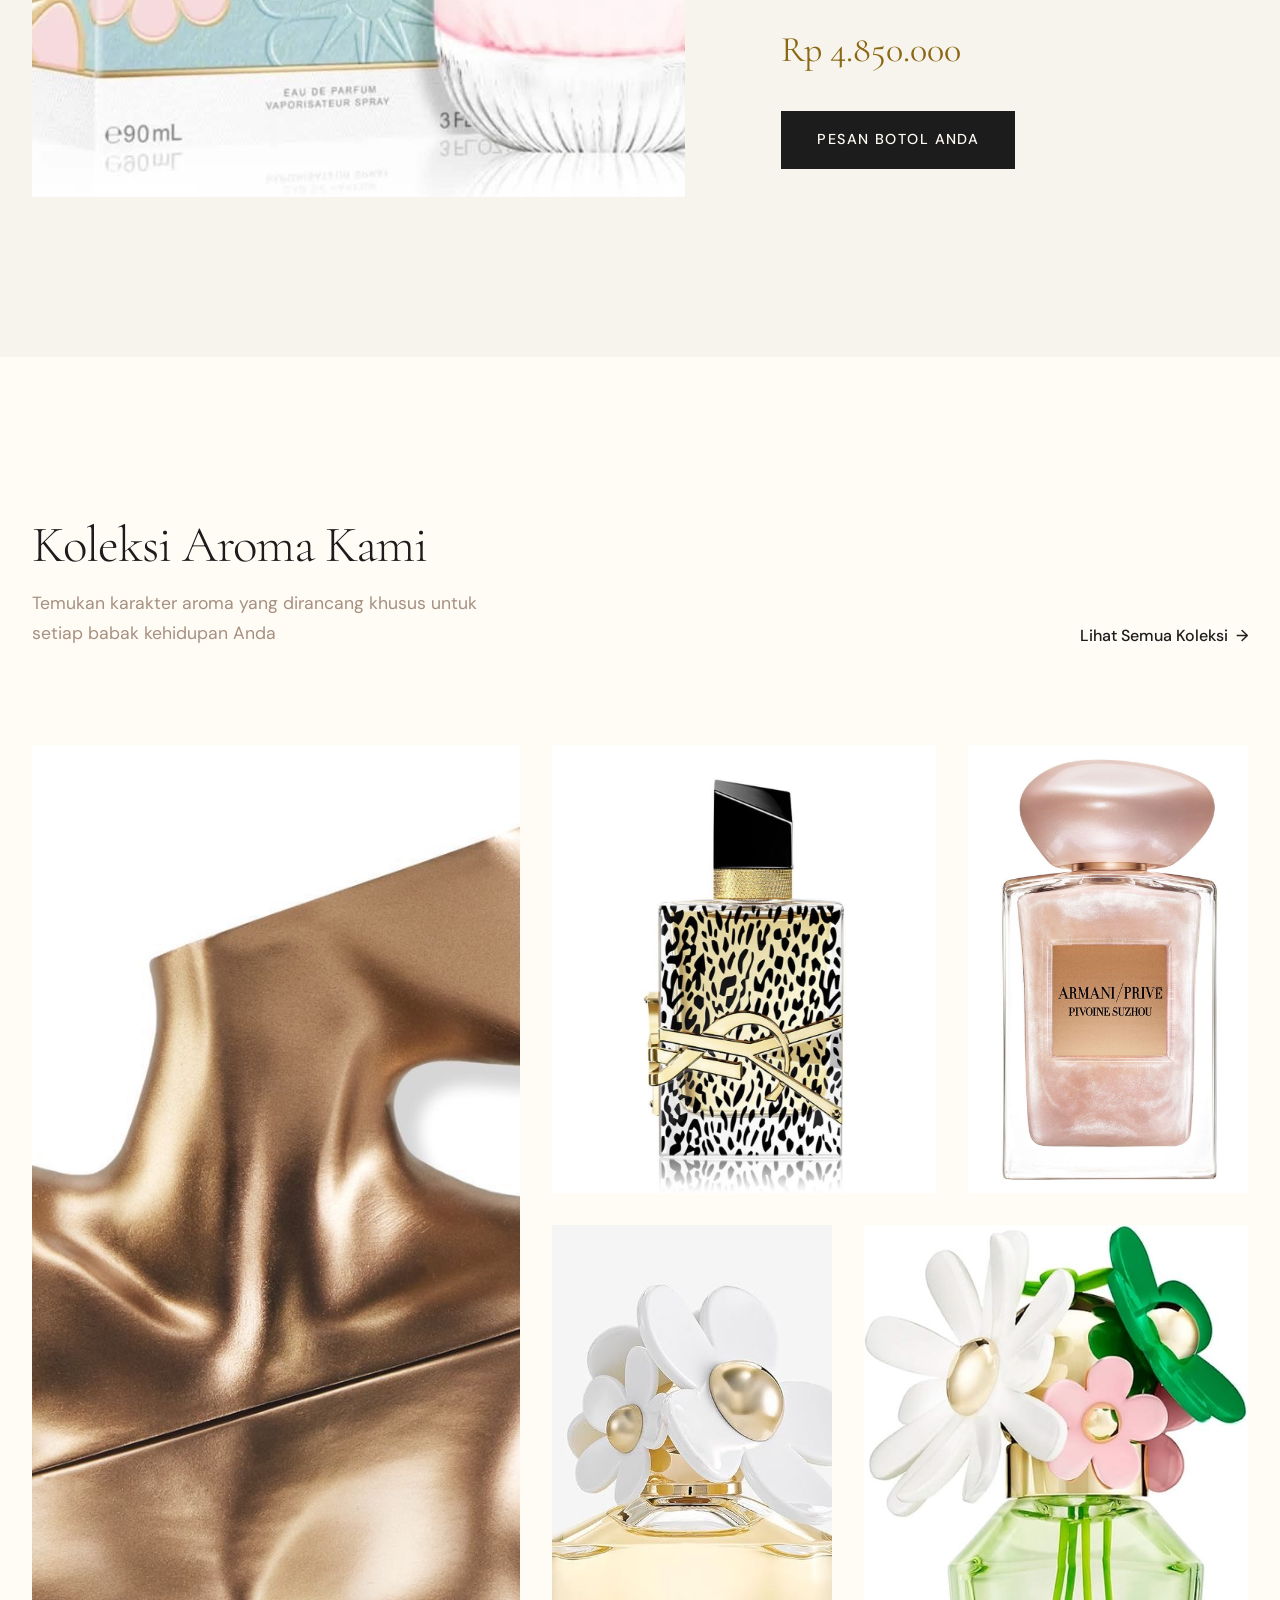
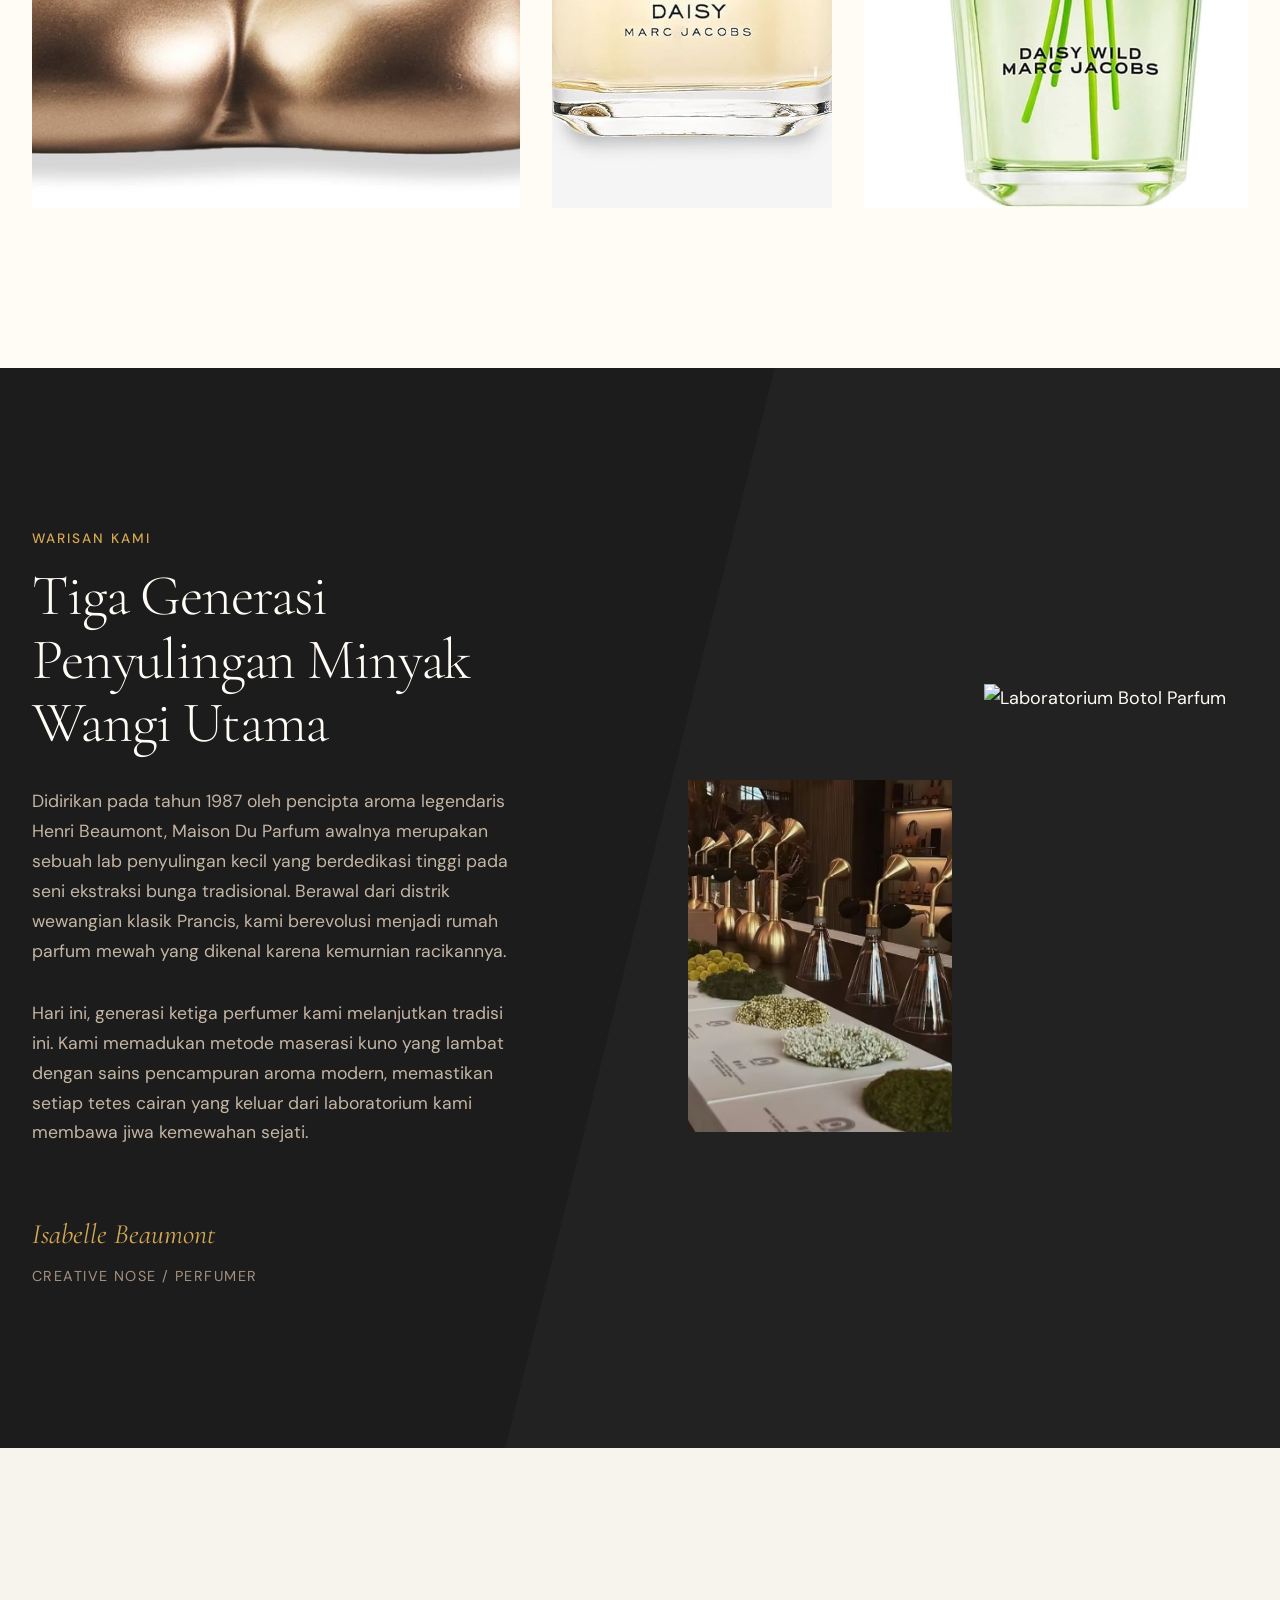
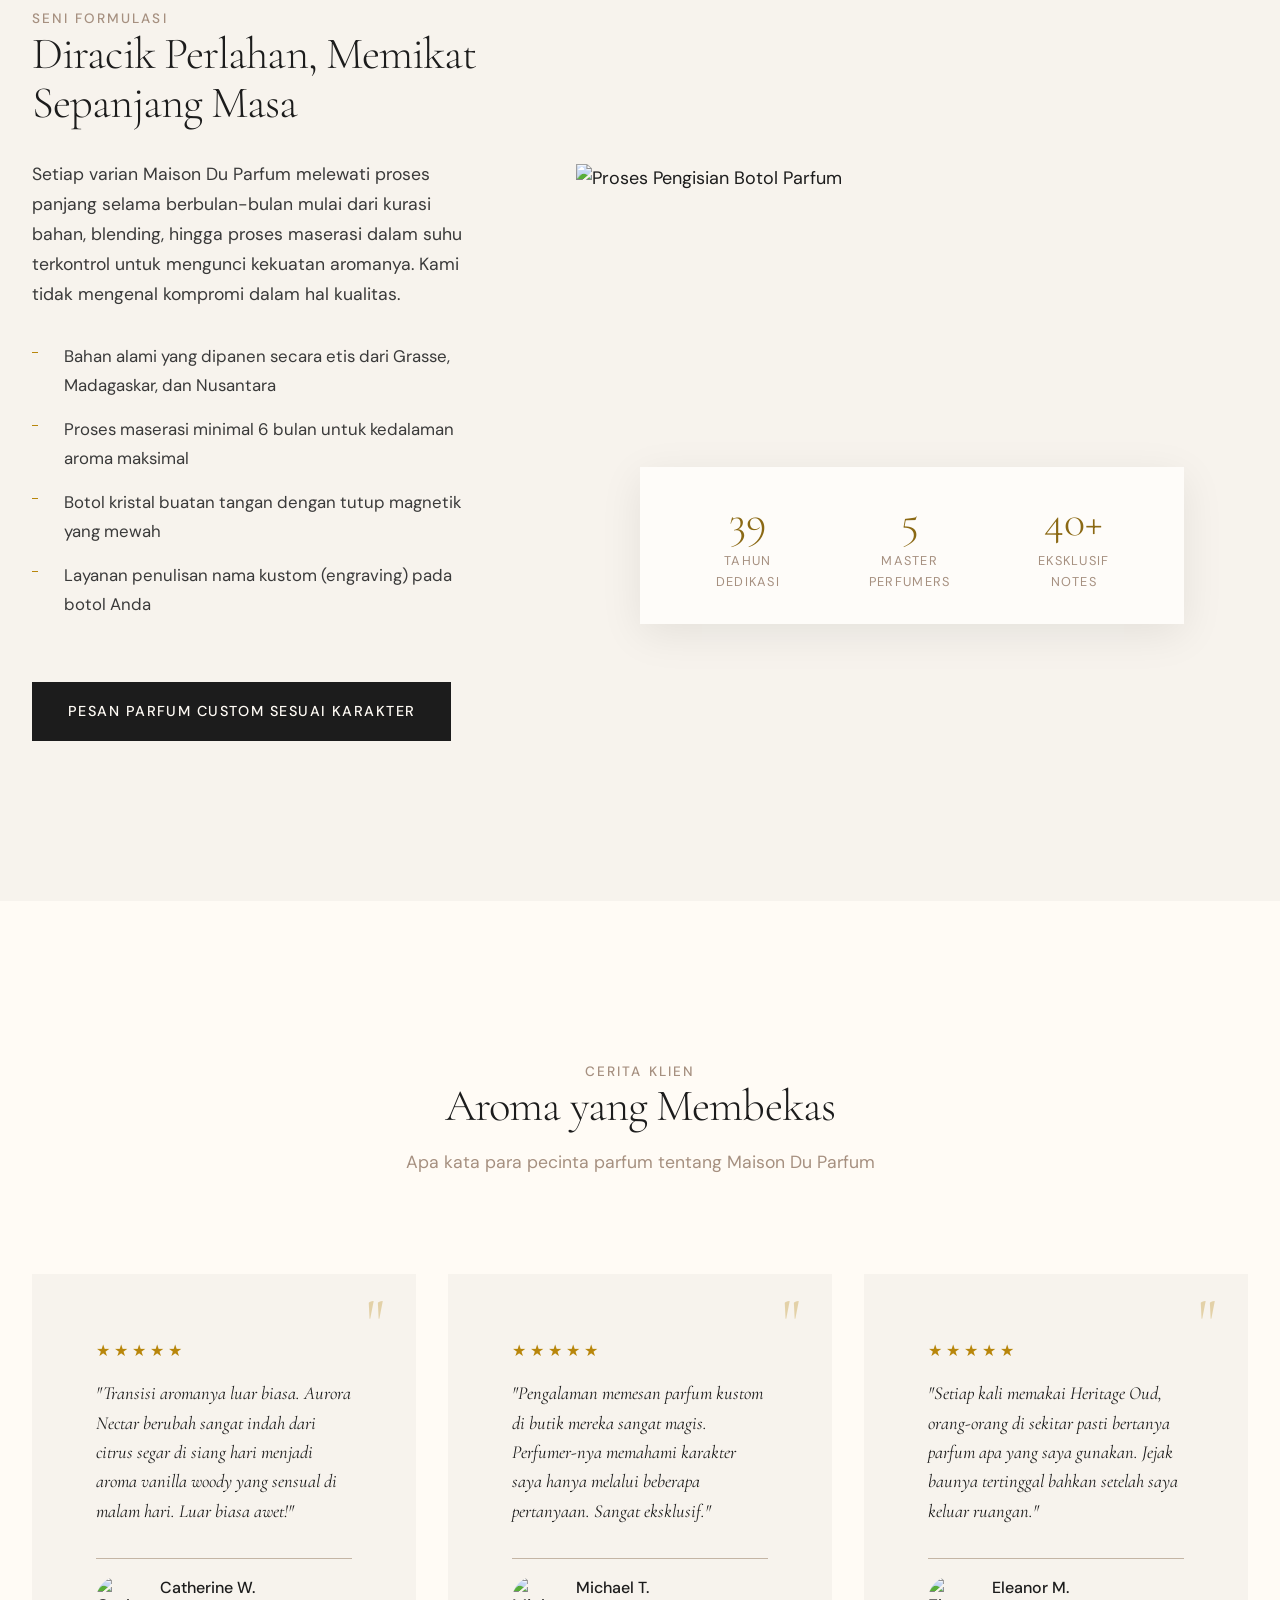
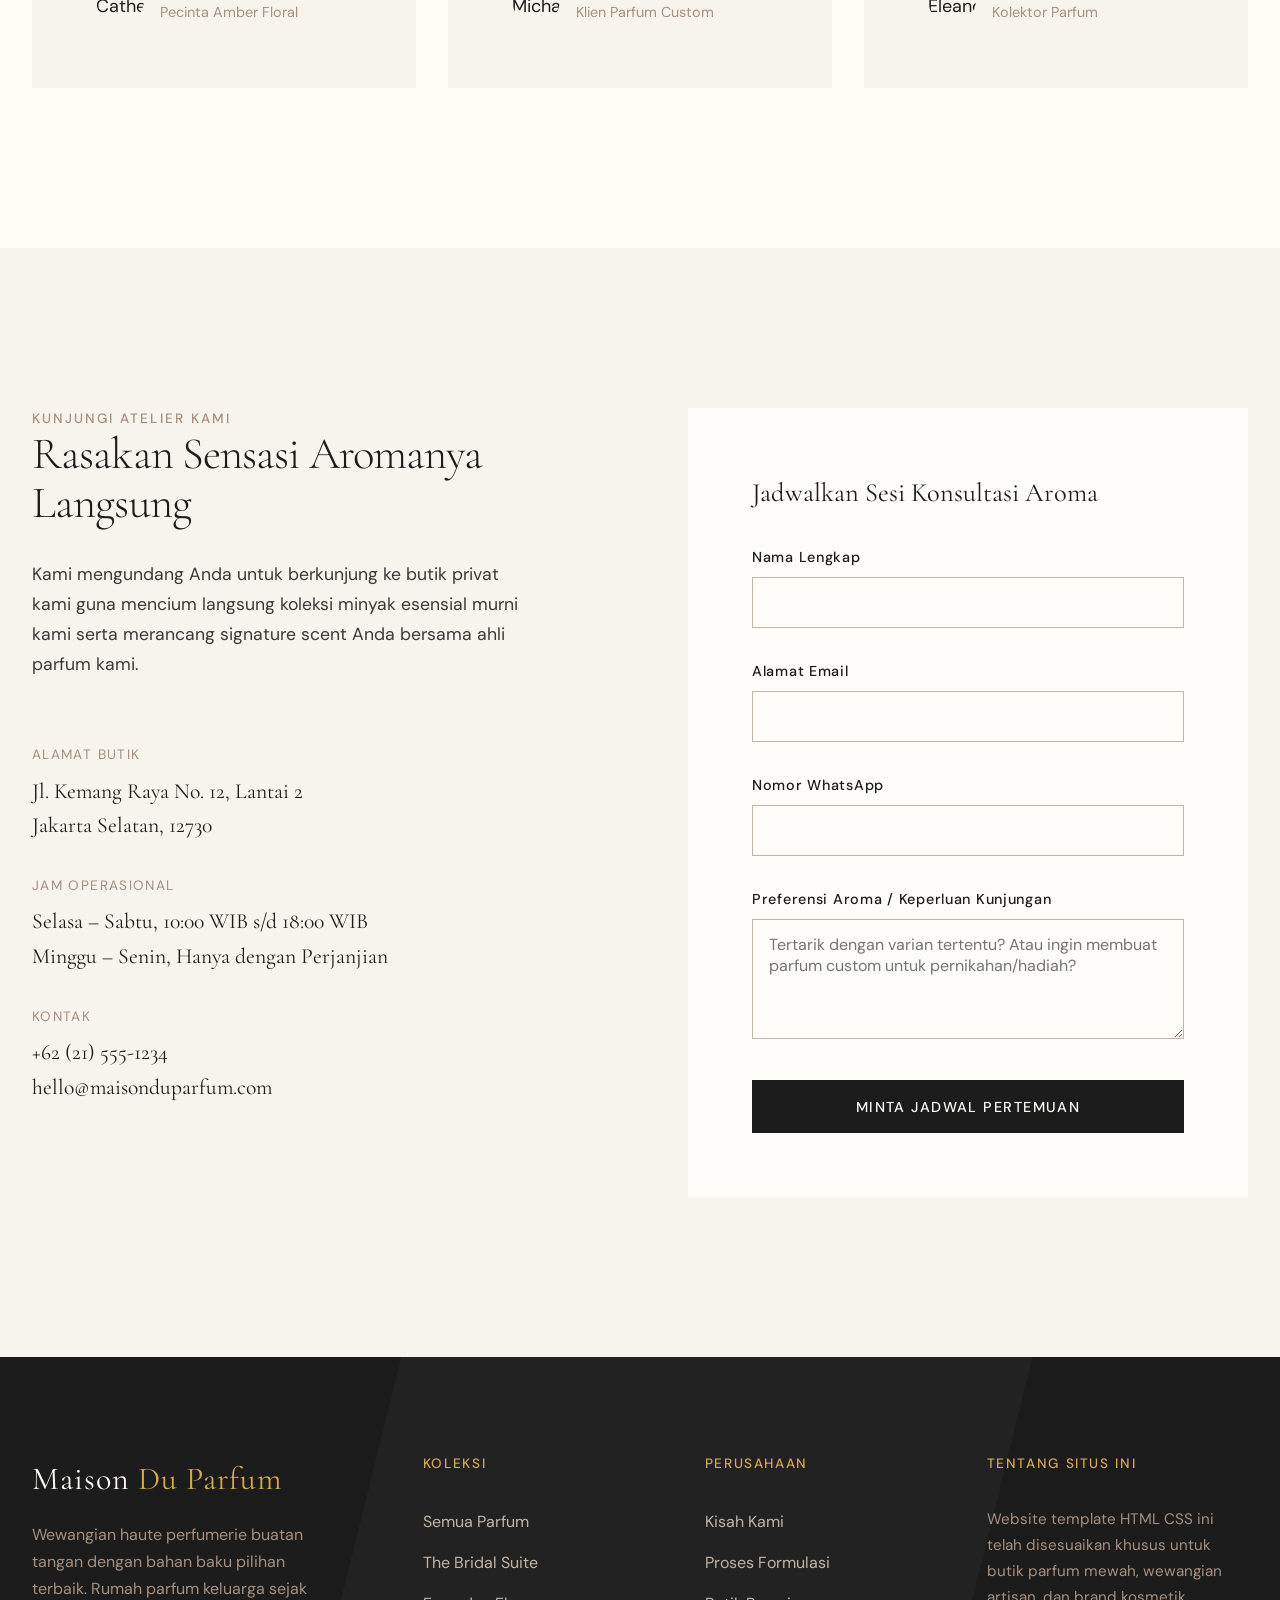
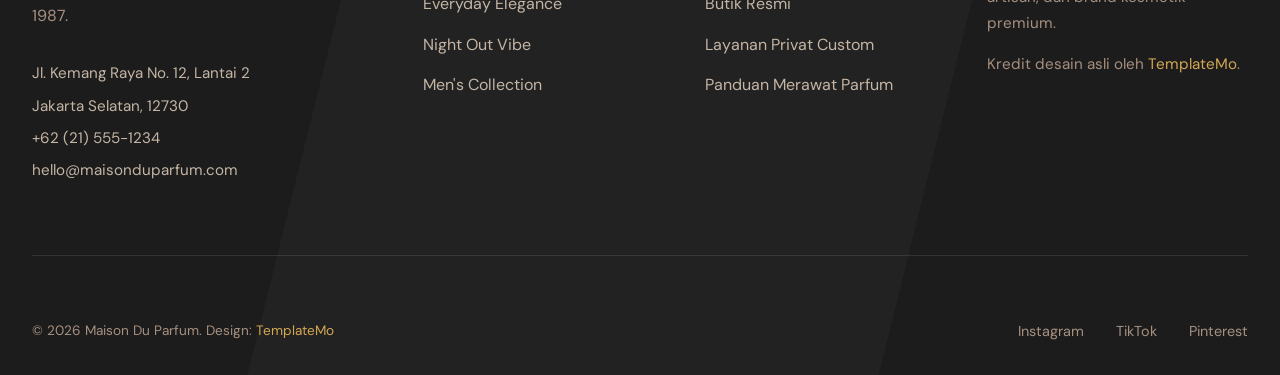
==== commit ed1a1a06: "Update index.html" ====
--- a/index.html
+++ b/index.html
@@ -216,7 +216,7 @@
                 </div>
                 <div class="story-images">
                     <div class="story-image">
-                        <img src="images/IMG_2928.jpeg" alt="Proses Ekstraksi Bahan Parfum">
+                        <img src="images/IMG_2929.jpeg" alt="Proses Ekstraksi Bahan Parfum">
                     </div>
                     <div class="story-image">
                         <img src="images/perfume-craft-02.jpg" alt="Laboratorium Botol Parfum">
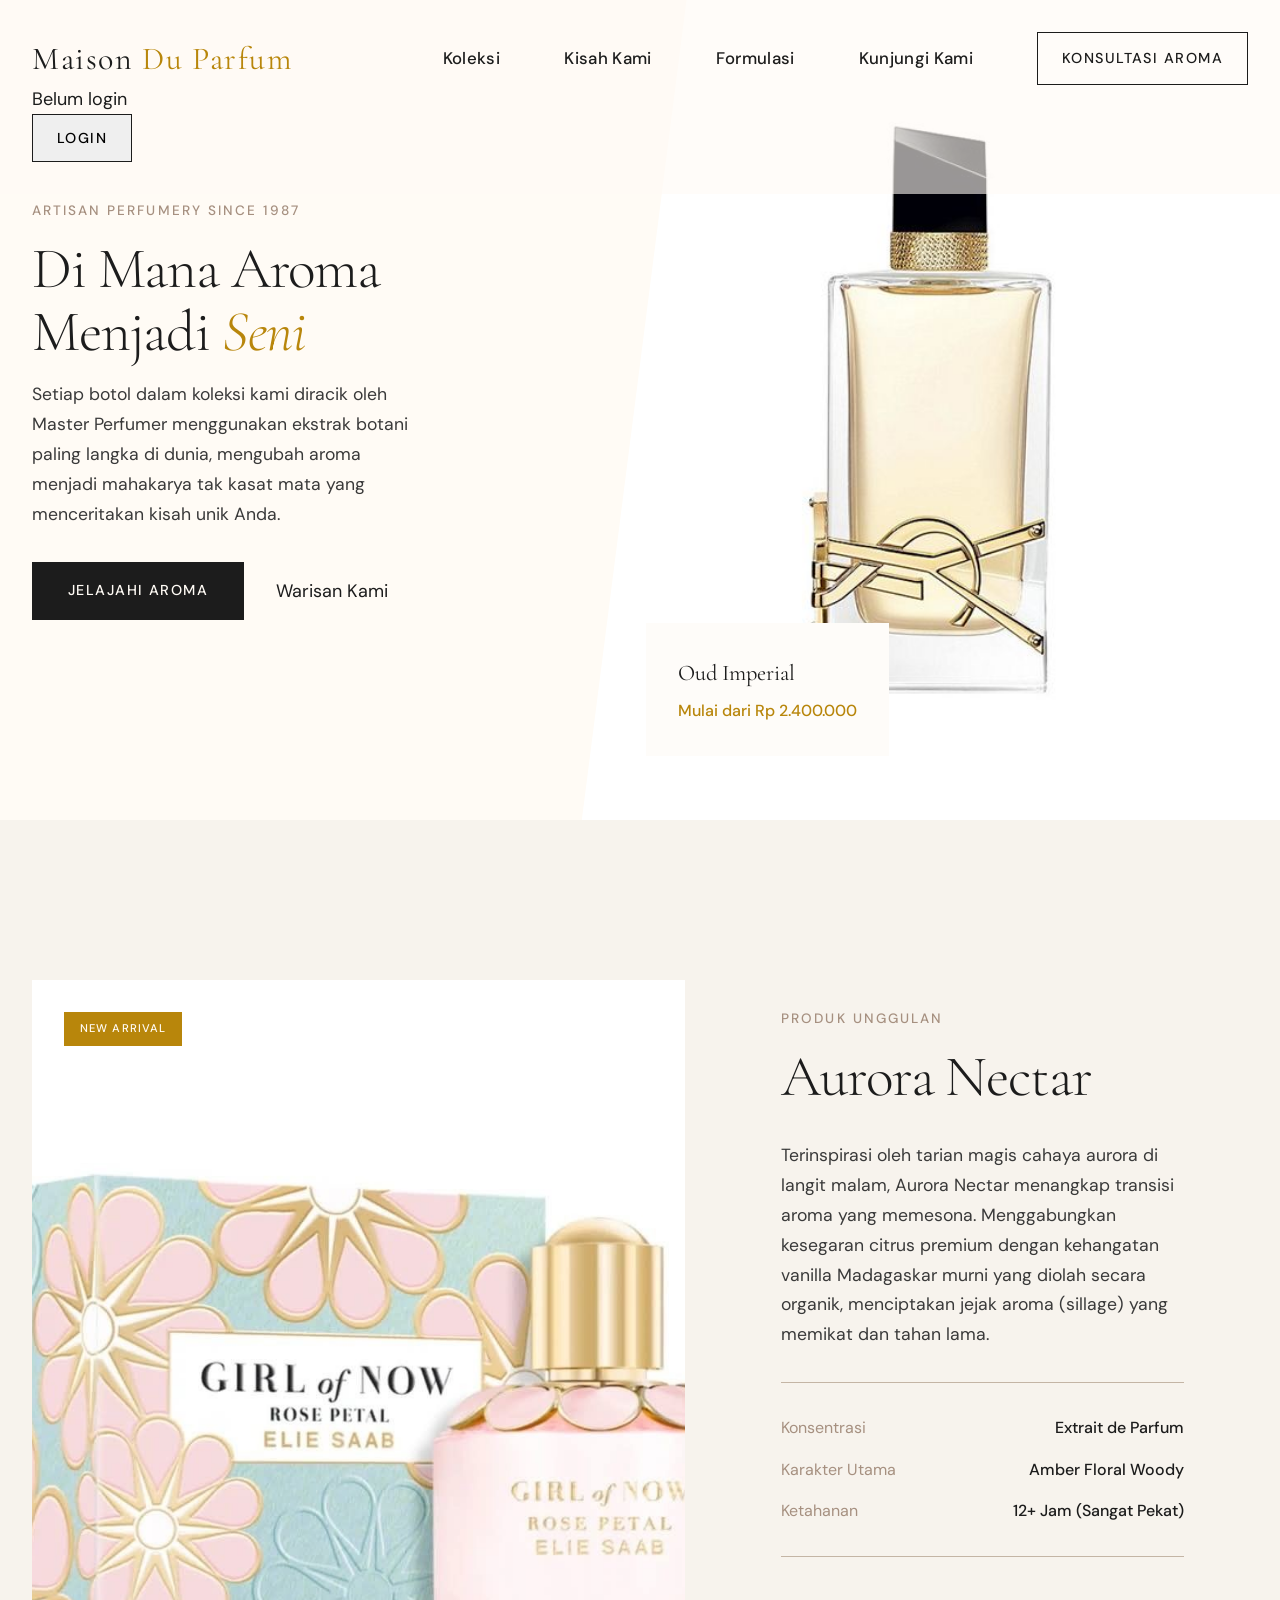
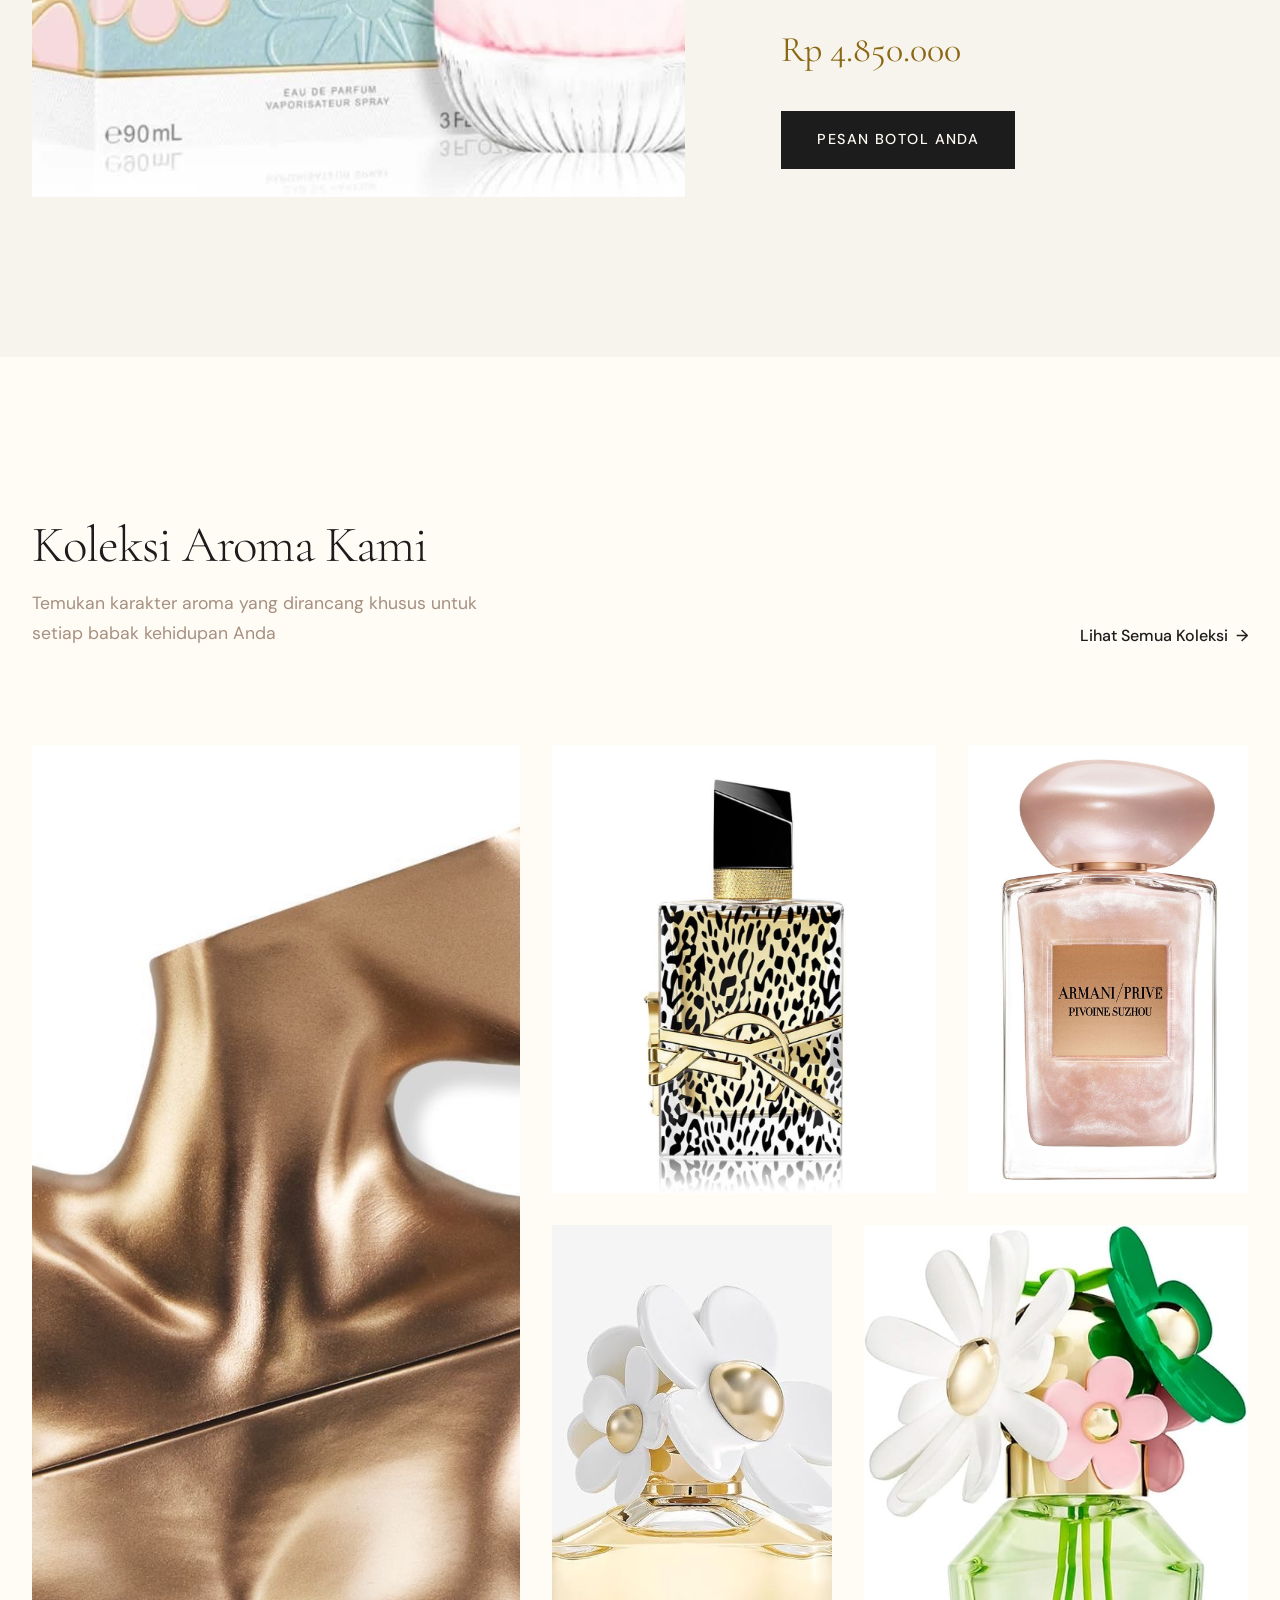
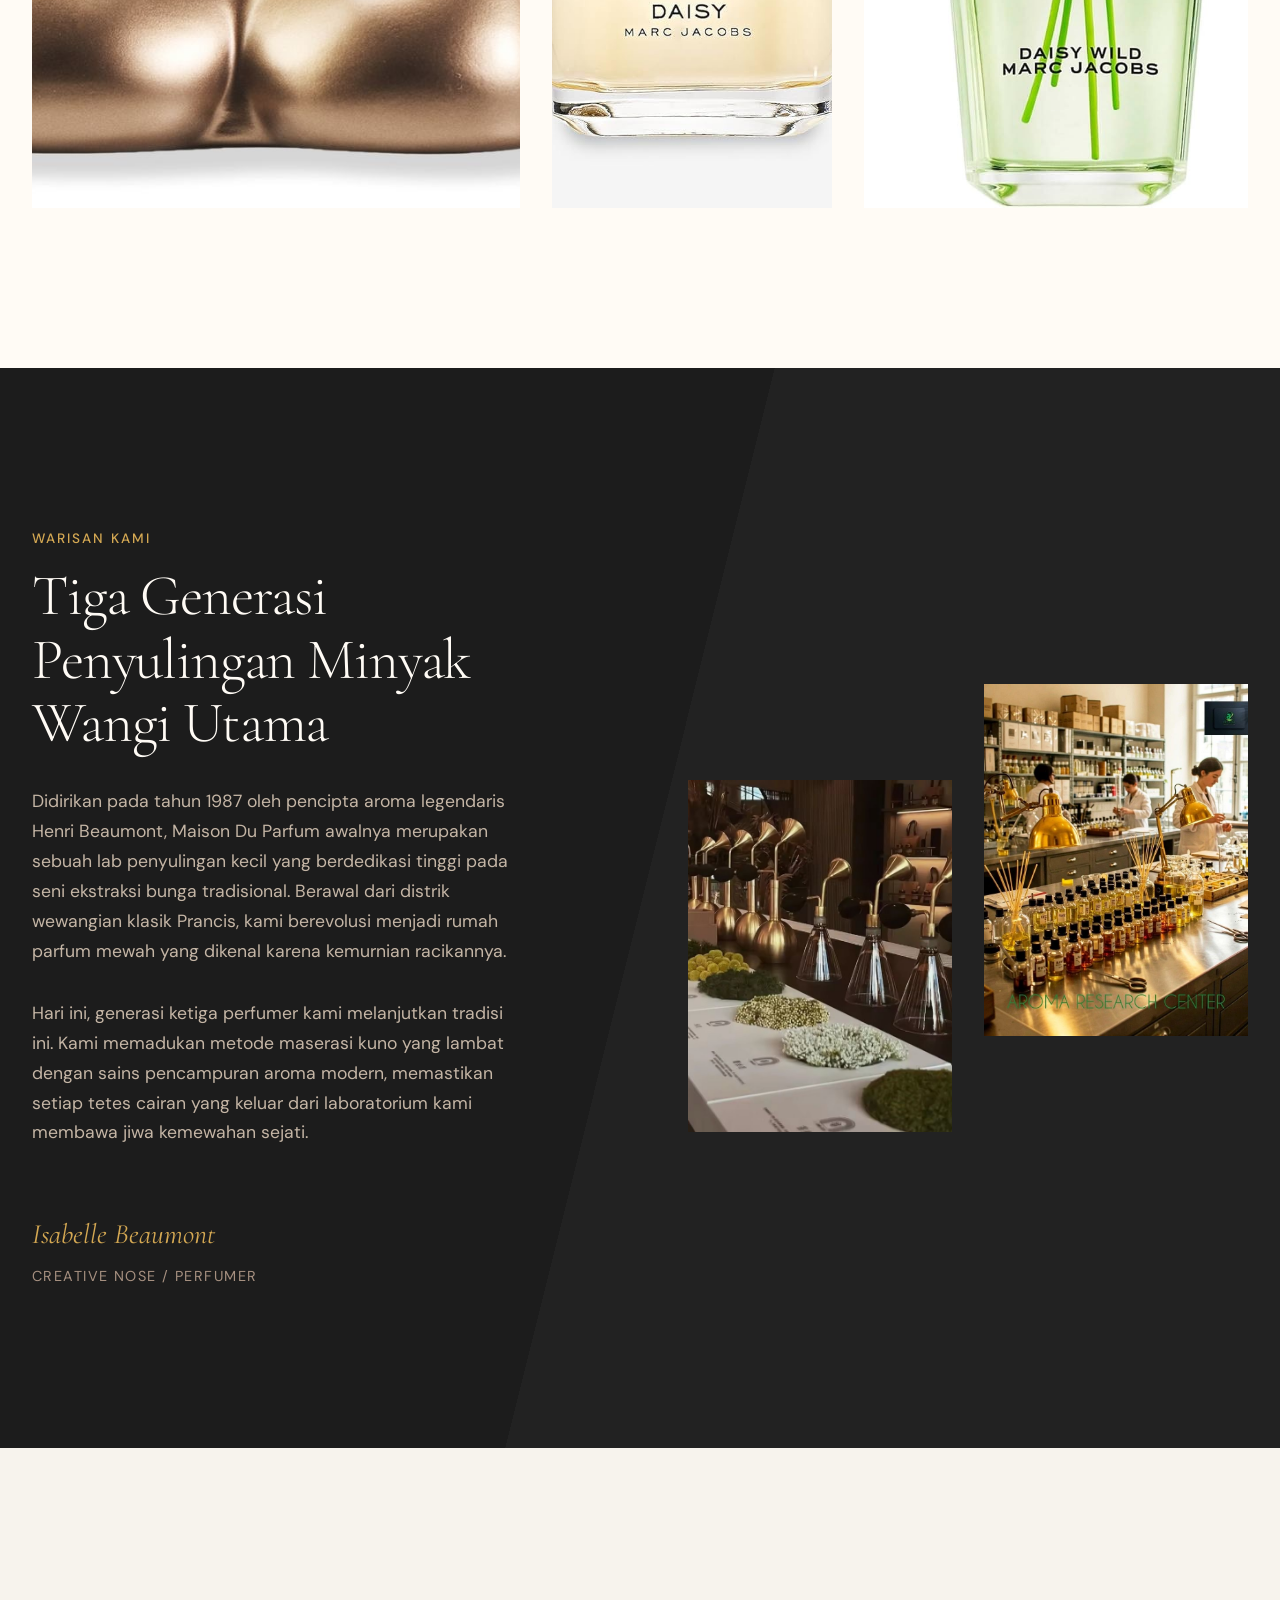
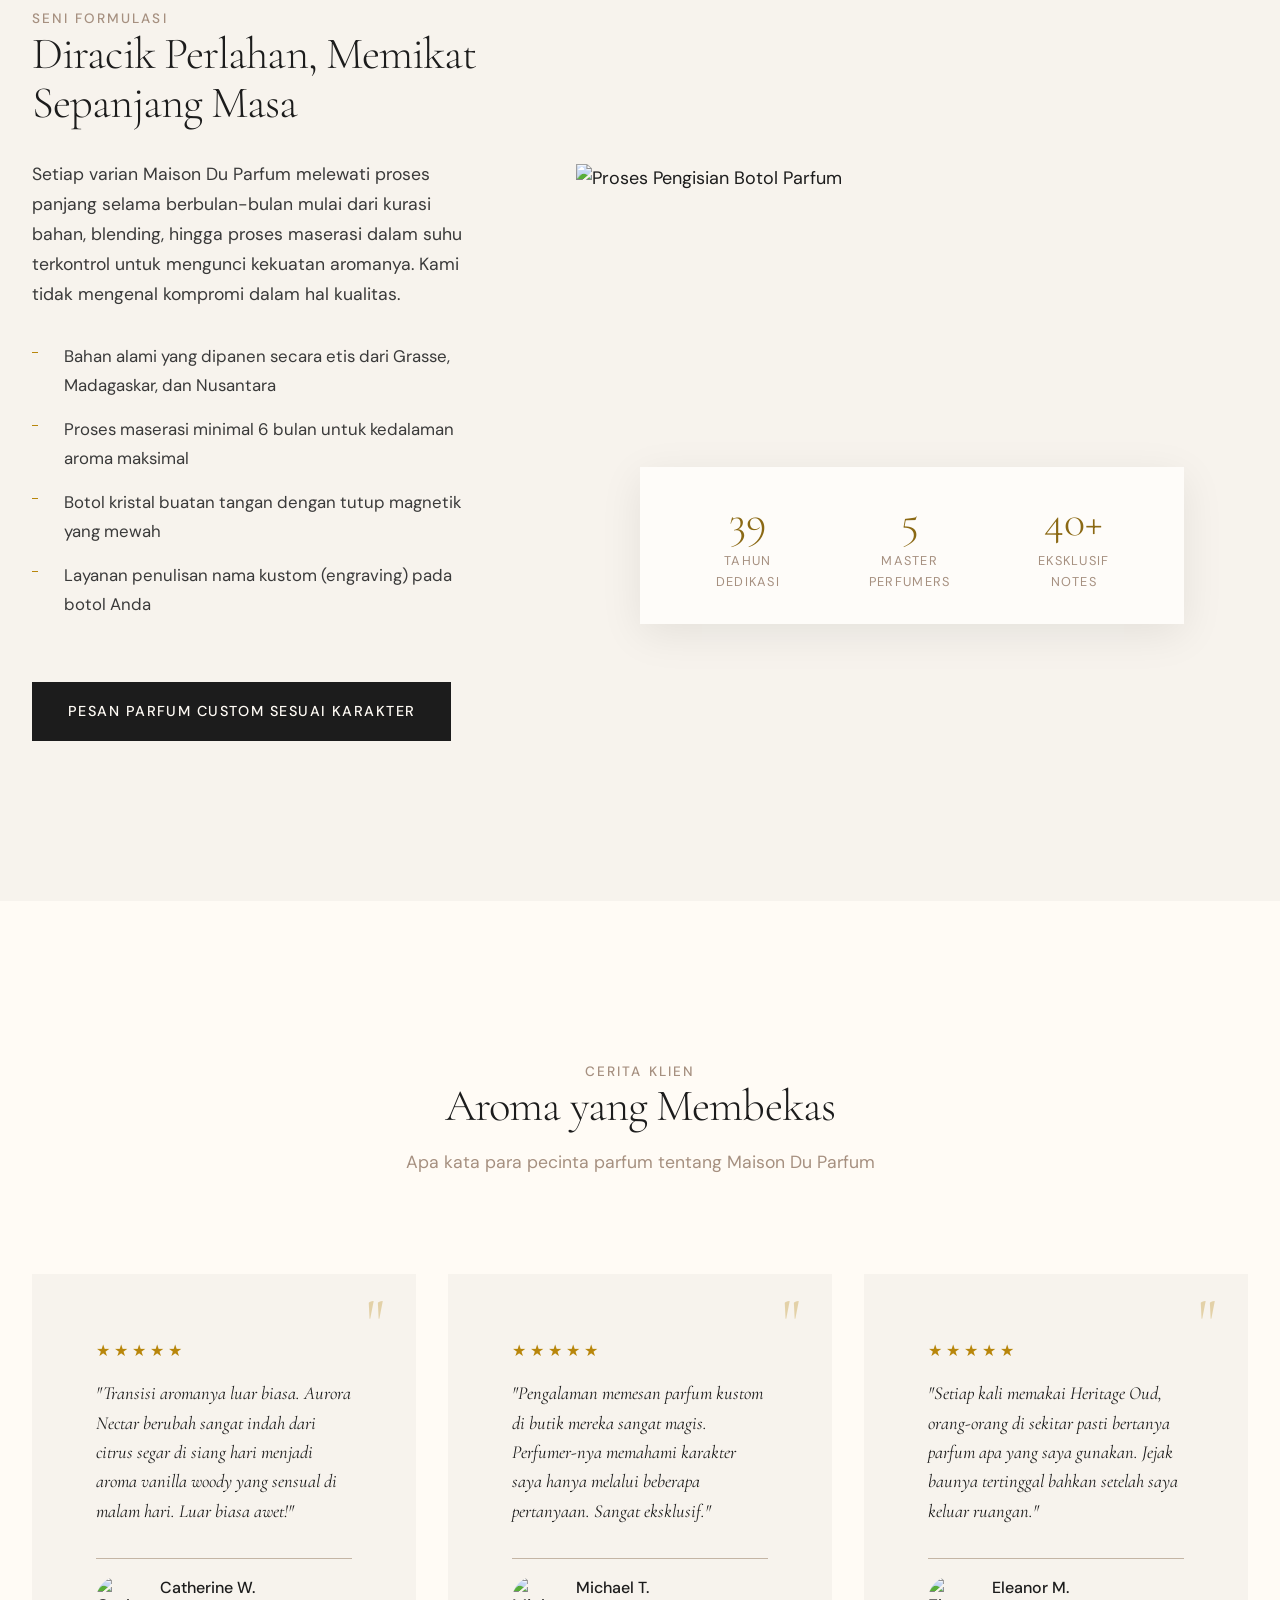
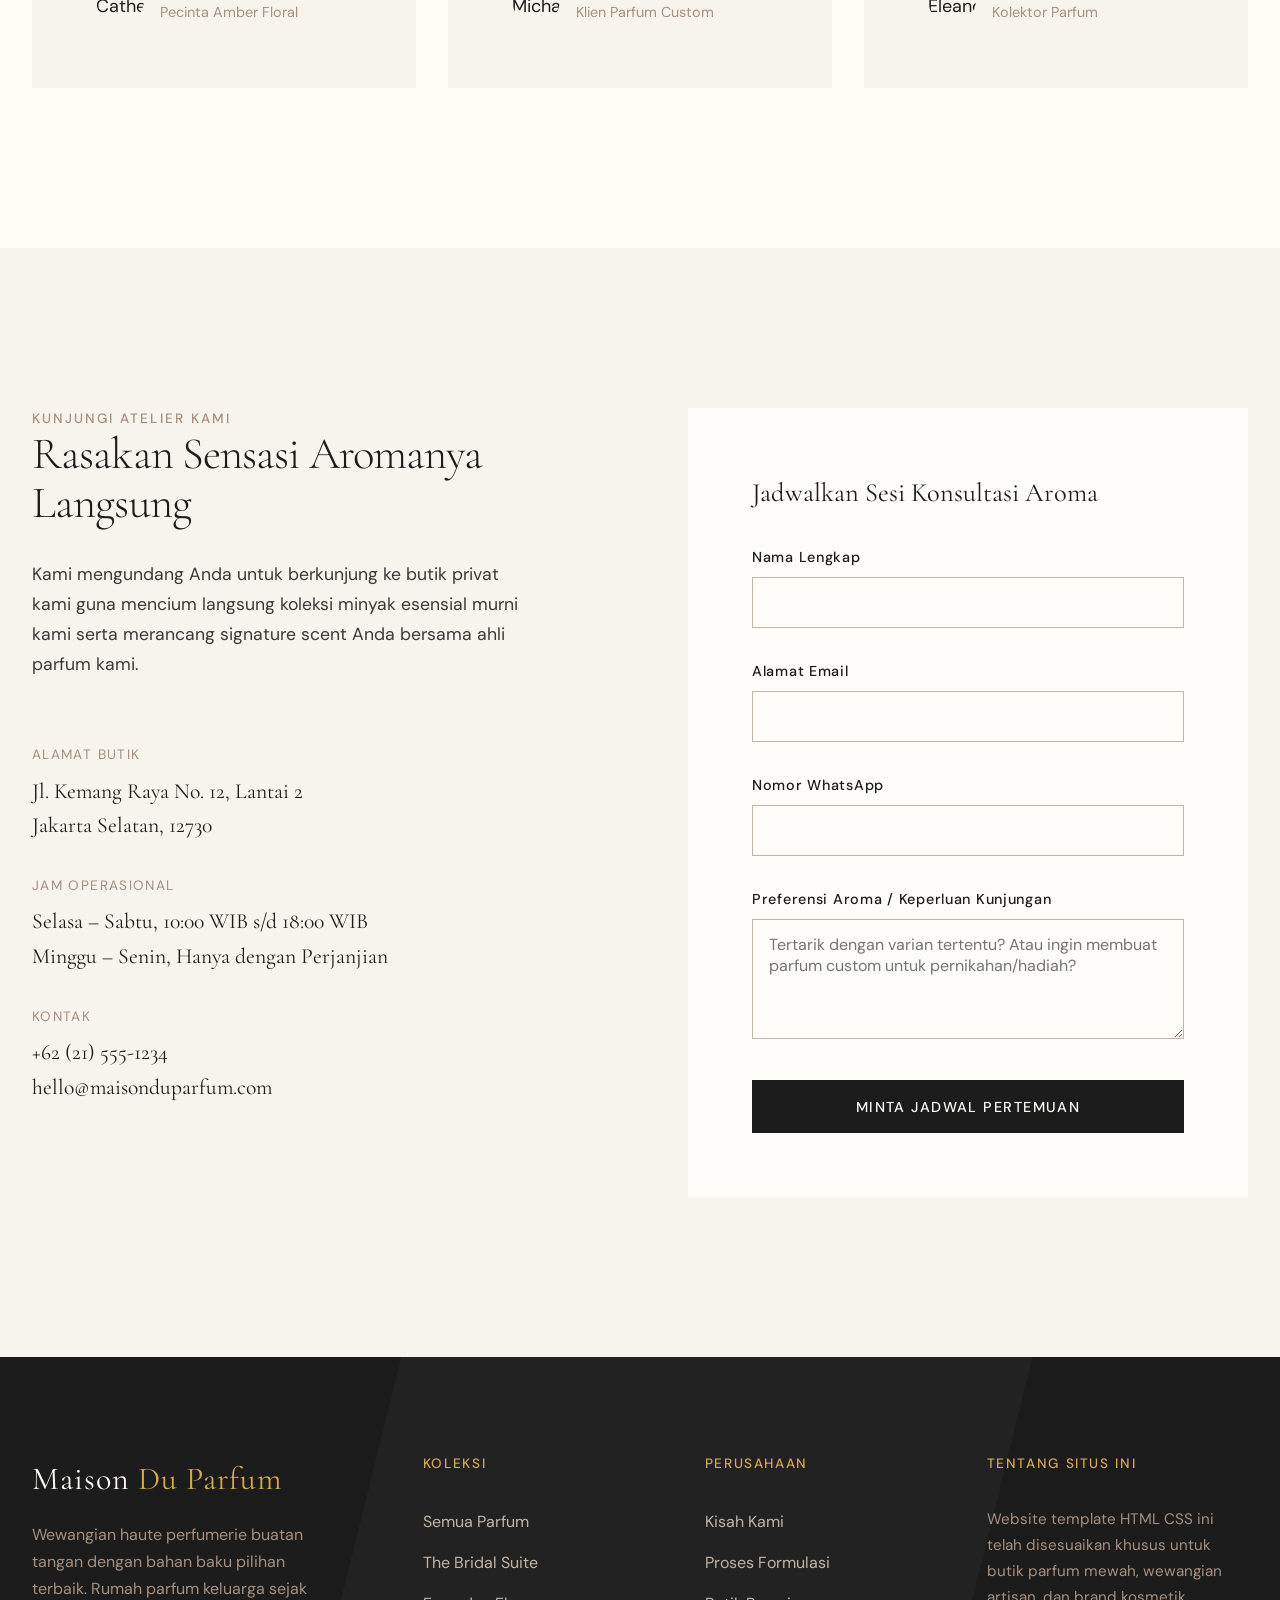
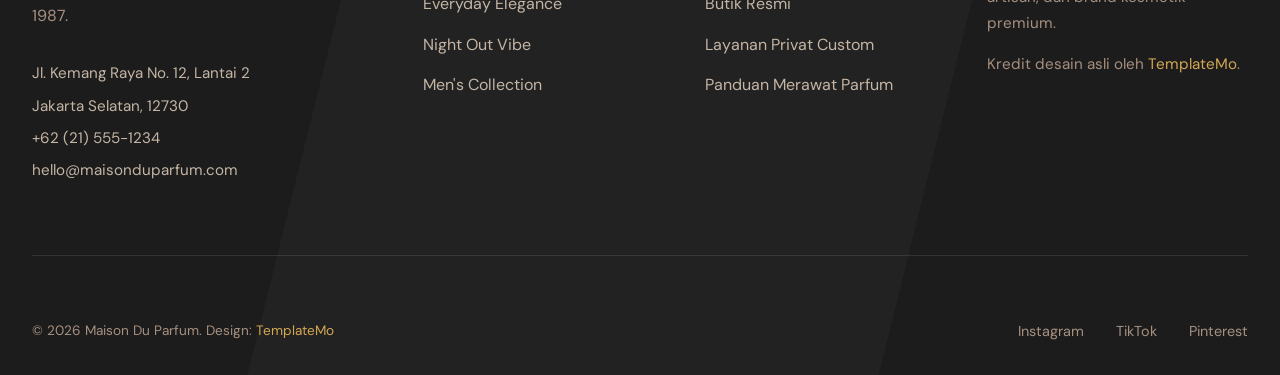
==== commit 9c90db35: "Update index.html" ====
--- a/index.html
+++ b/index.html
@@ -219,7 +219,7 @@
                         <img src="images/IMG_2929.jpeg" alt="Proses Ekstraksi Bahan Parfum">
                     </div>
                     <div class="story-image">
-                        <img src="images/perfume-craft-02.jpg" alt="Laboratorium Botol Parfum">
+                        <img src="images/IMG_2928.jpeg" alt="Laboratorium Botol Parfum">
                     </div>
                 </div>
             </div>
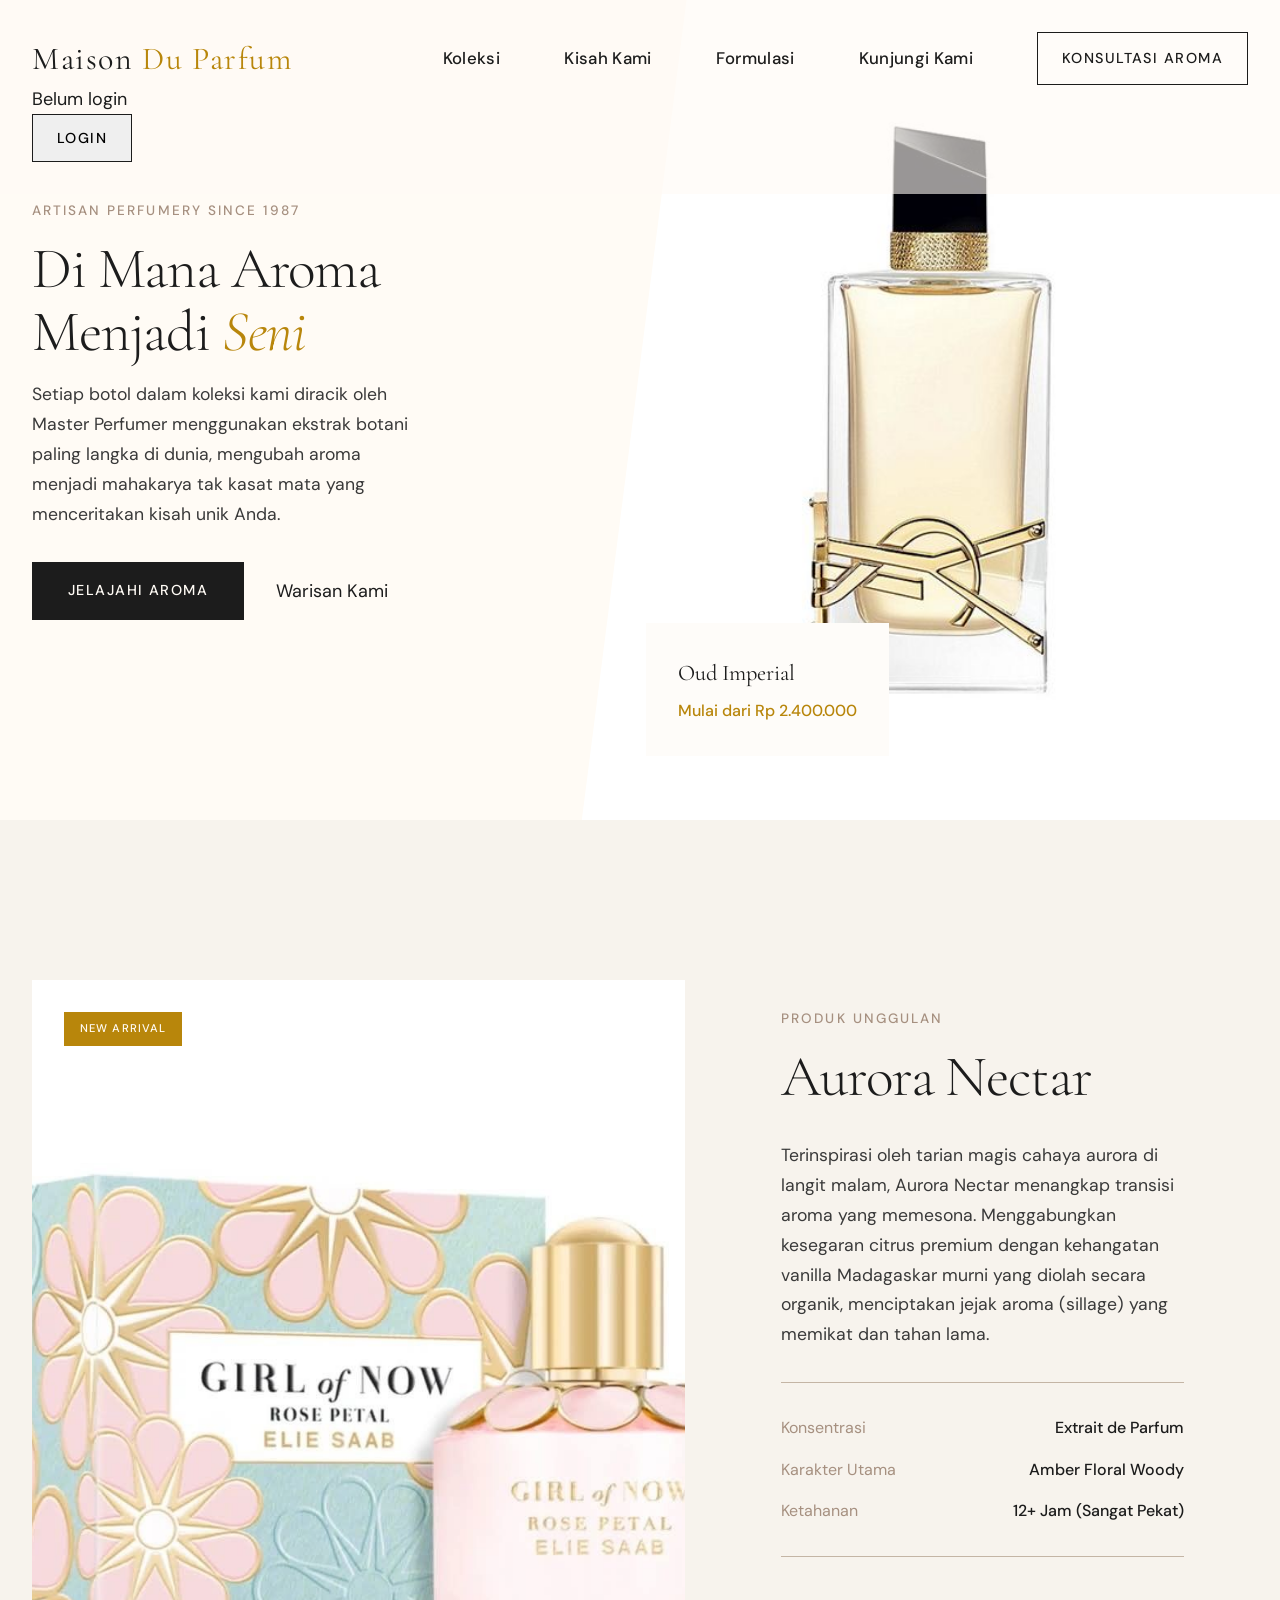
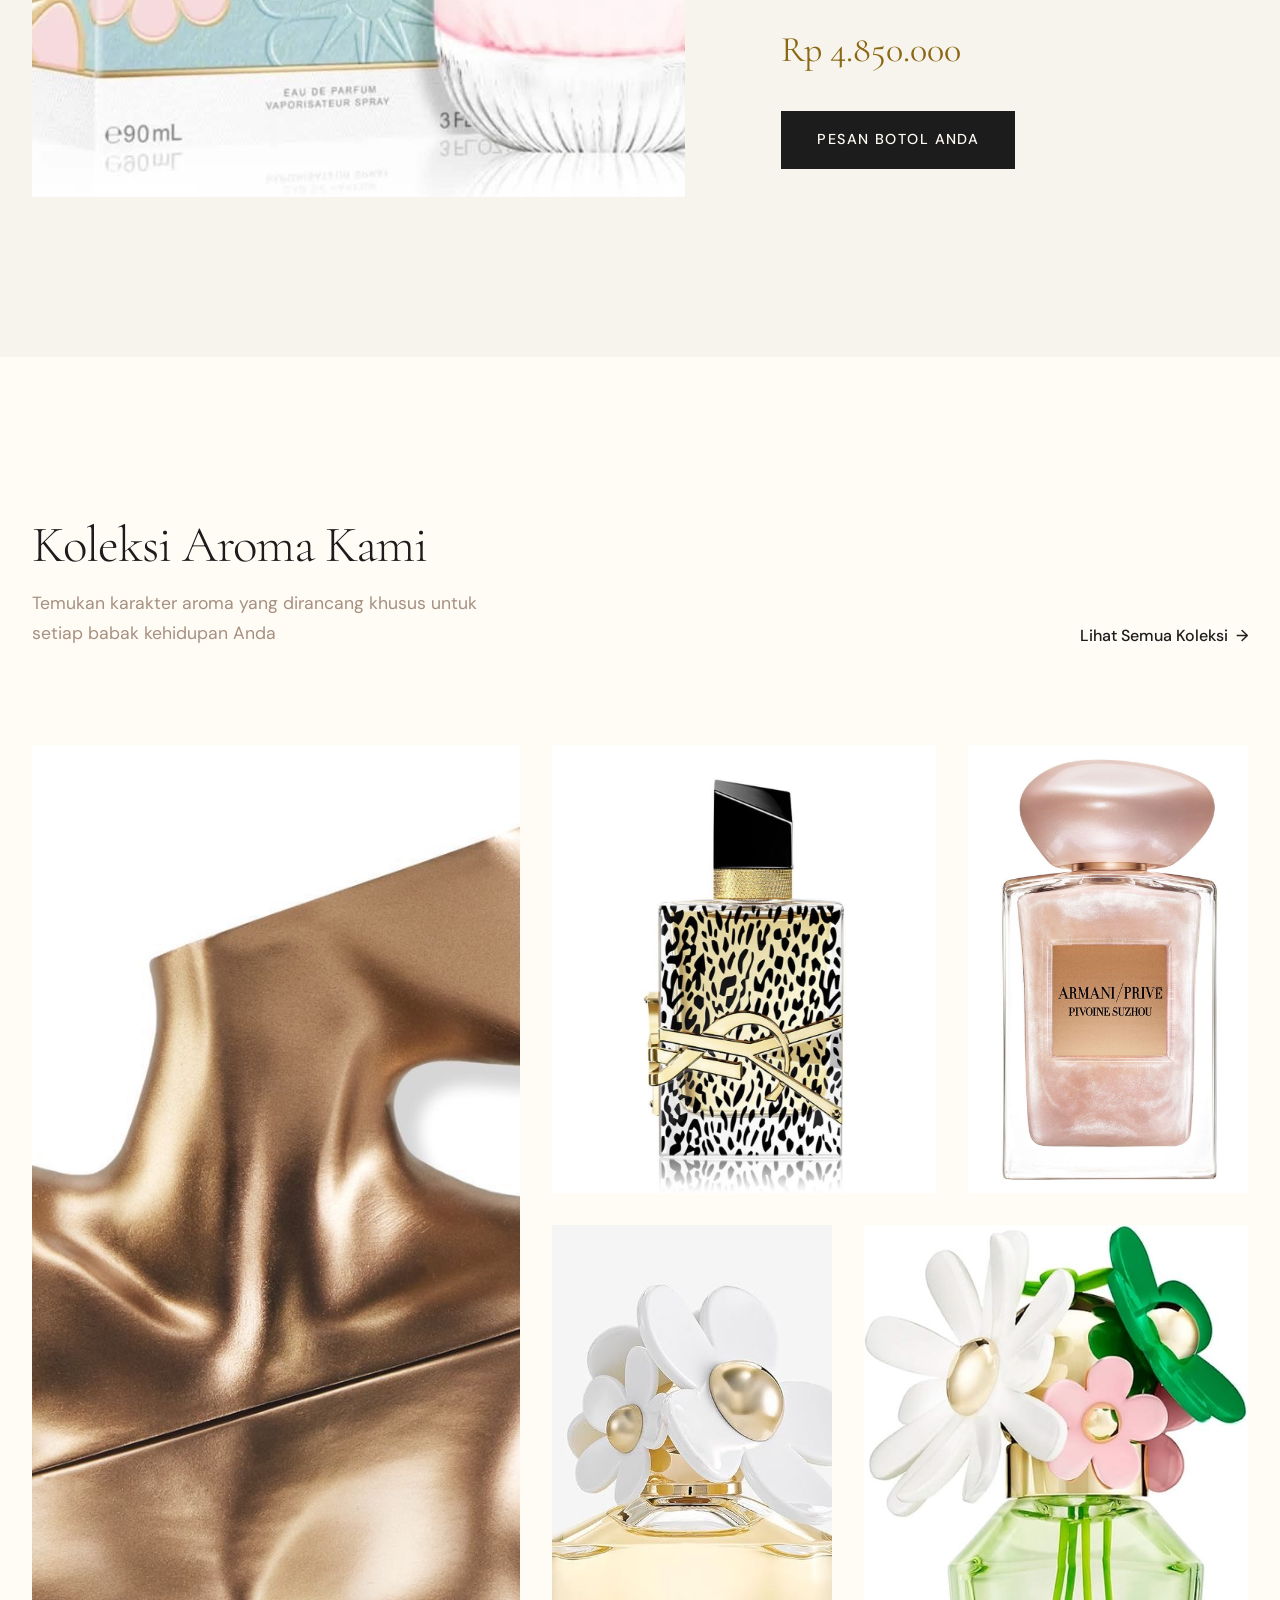
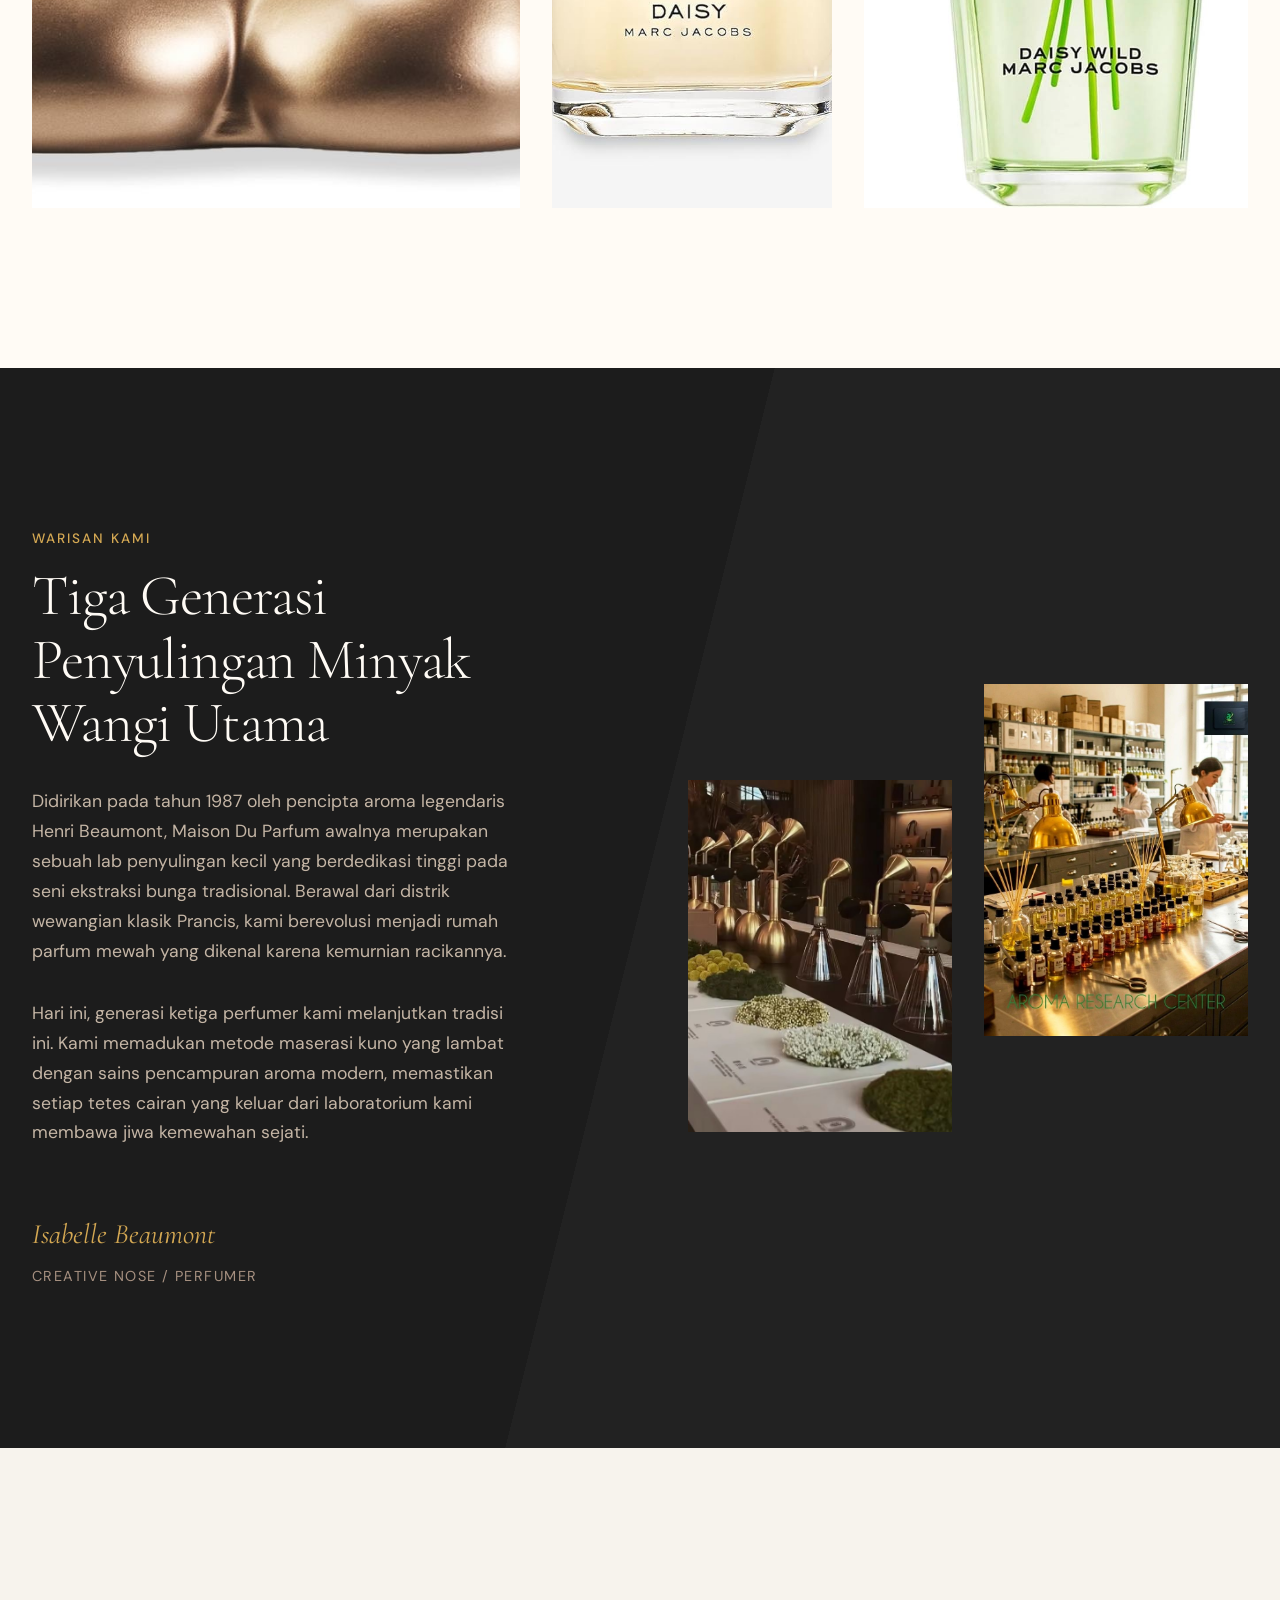
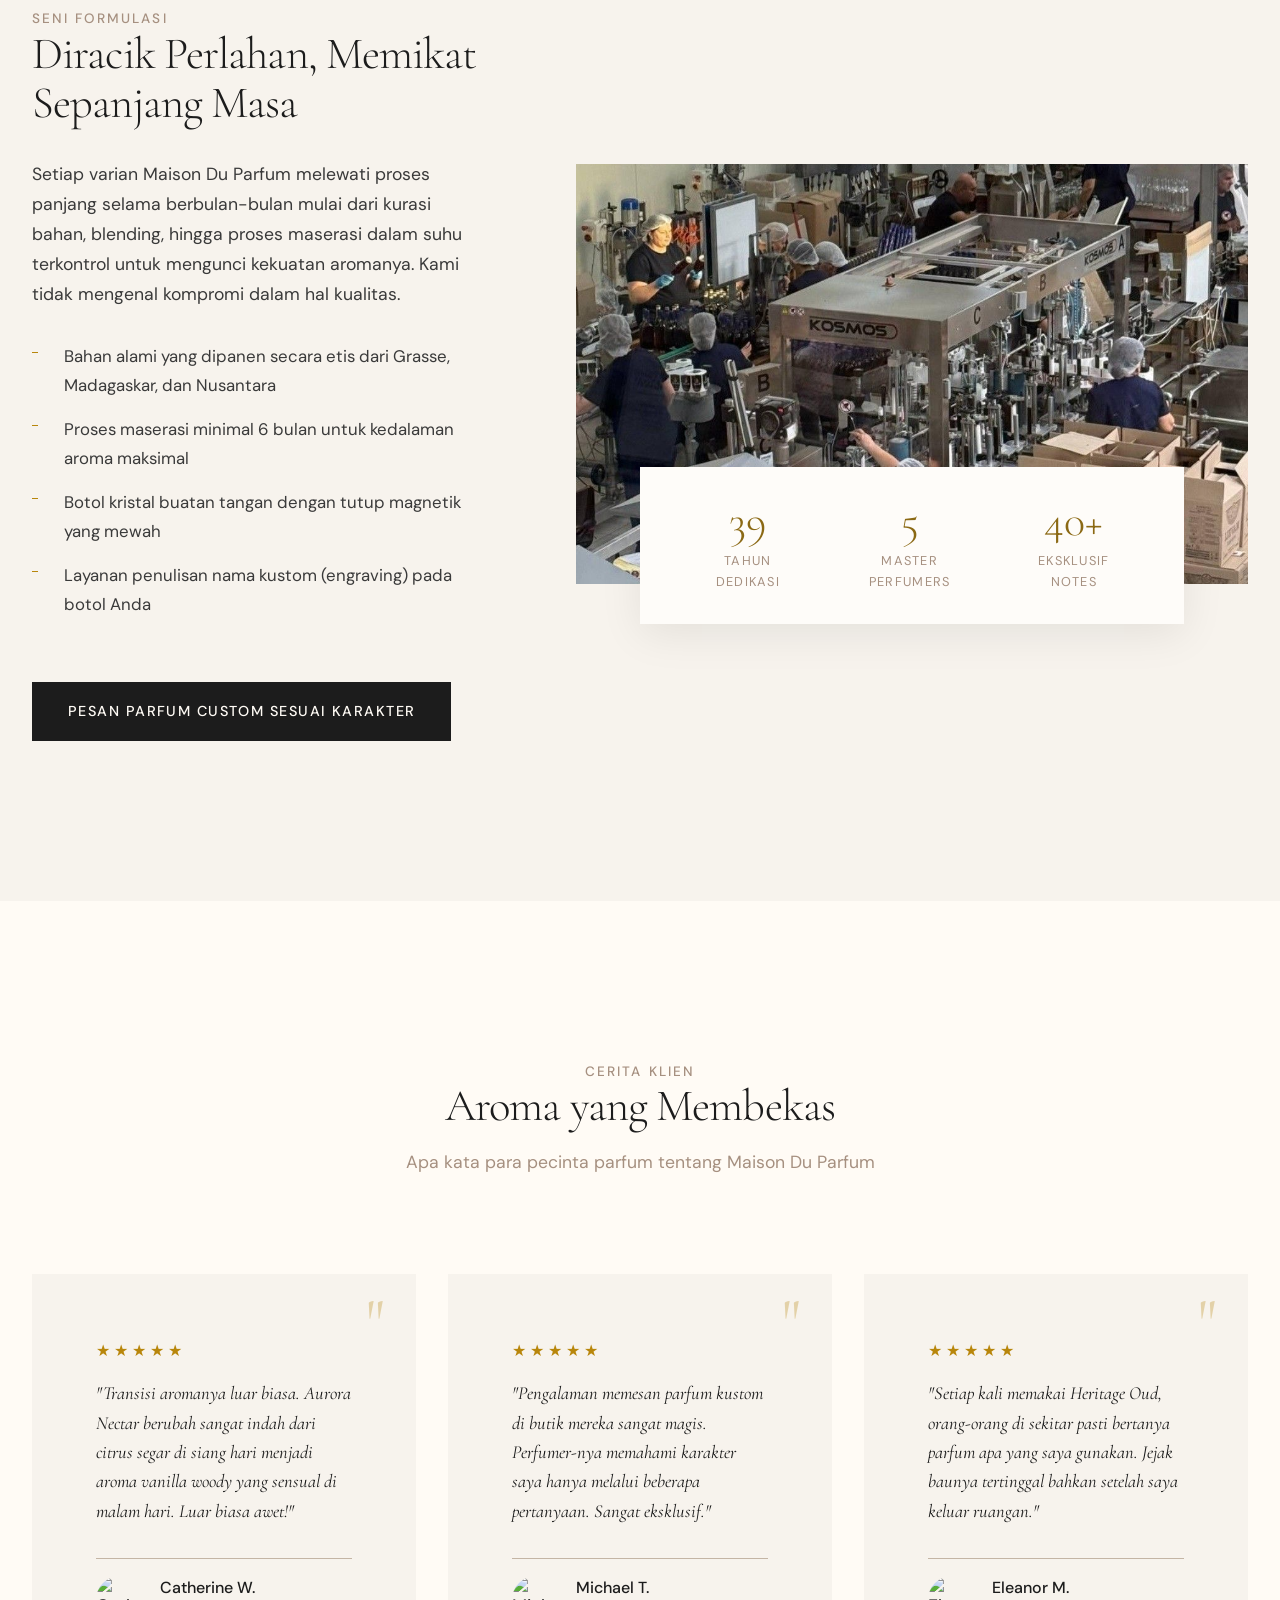
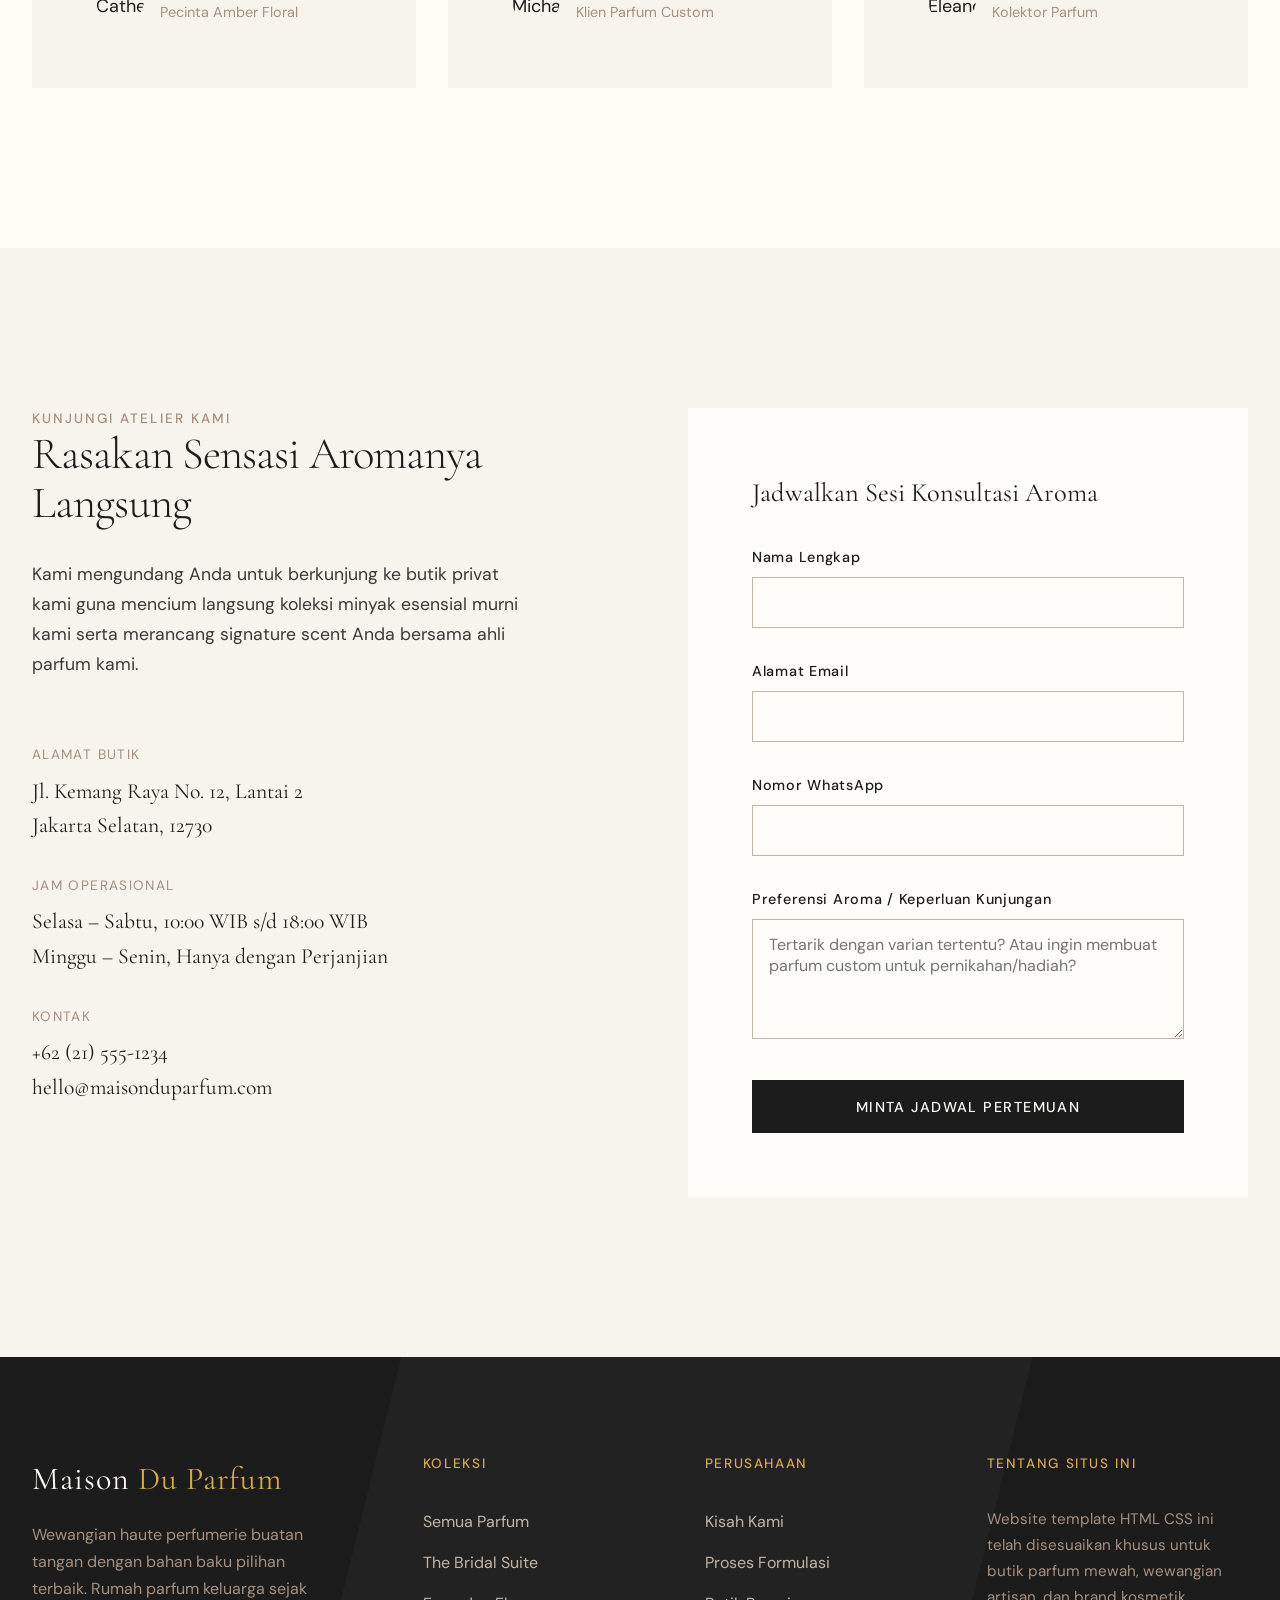
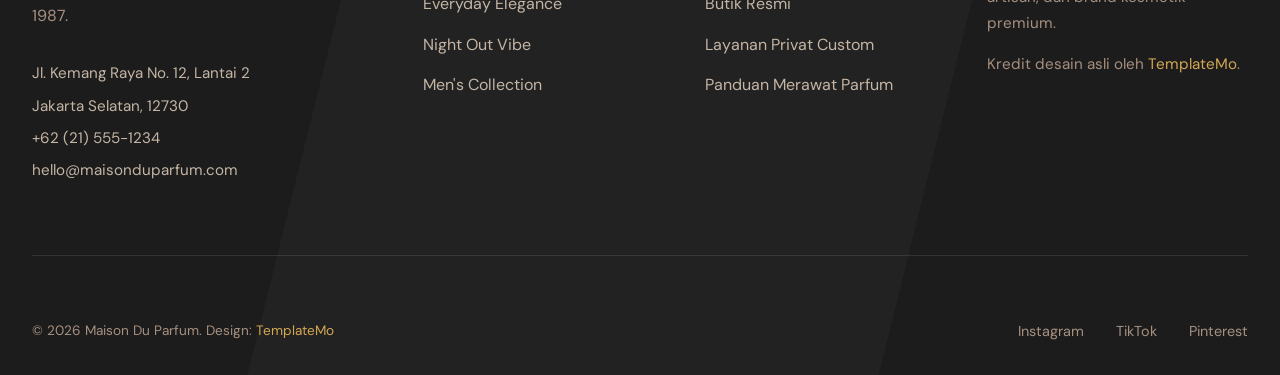
==== commit a37f9589: "Update index.html" ====
--- a/index.html
+++ b/index.html
@@ -248,7 +248,7 @@
                 </div>
                 <div class="craft-image-wrapper">
                     <div class="craft-image">
-                        <img src="images/perfume-craft-03.jpg" alt="Proses Pengisian Botol Parfum">
+                        <img src="images/IMG_2930.jpeg" alt="Proses Pengisian Botol Parfum">
                     </div>
                     <div class="craft-stats">
                         <div class="stat-item">
